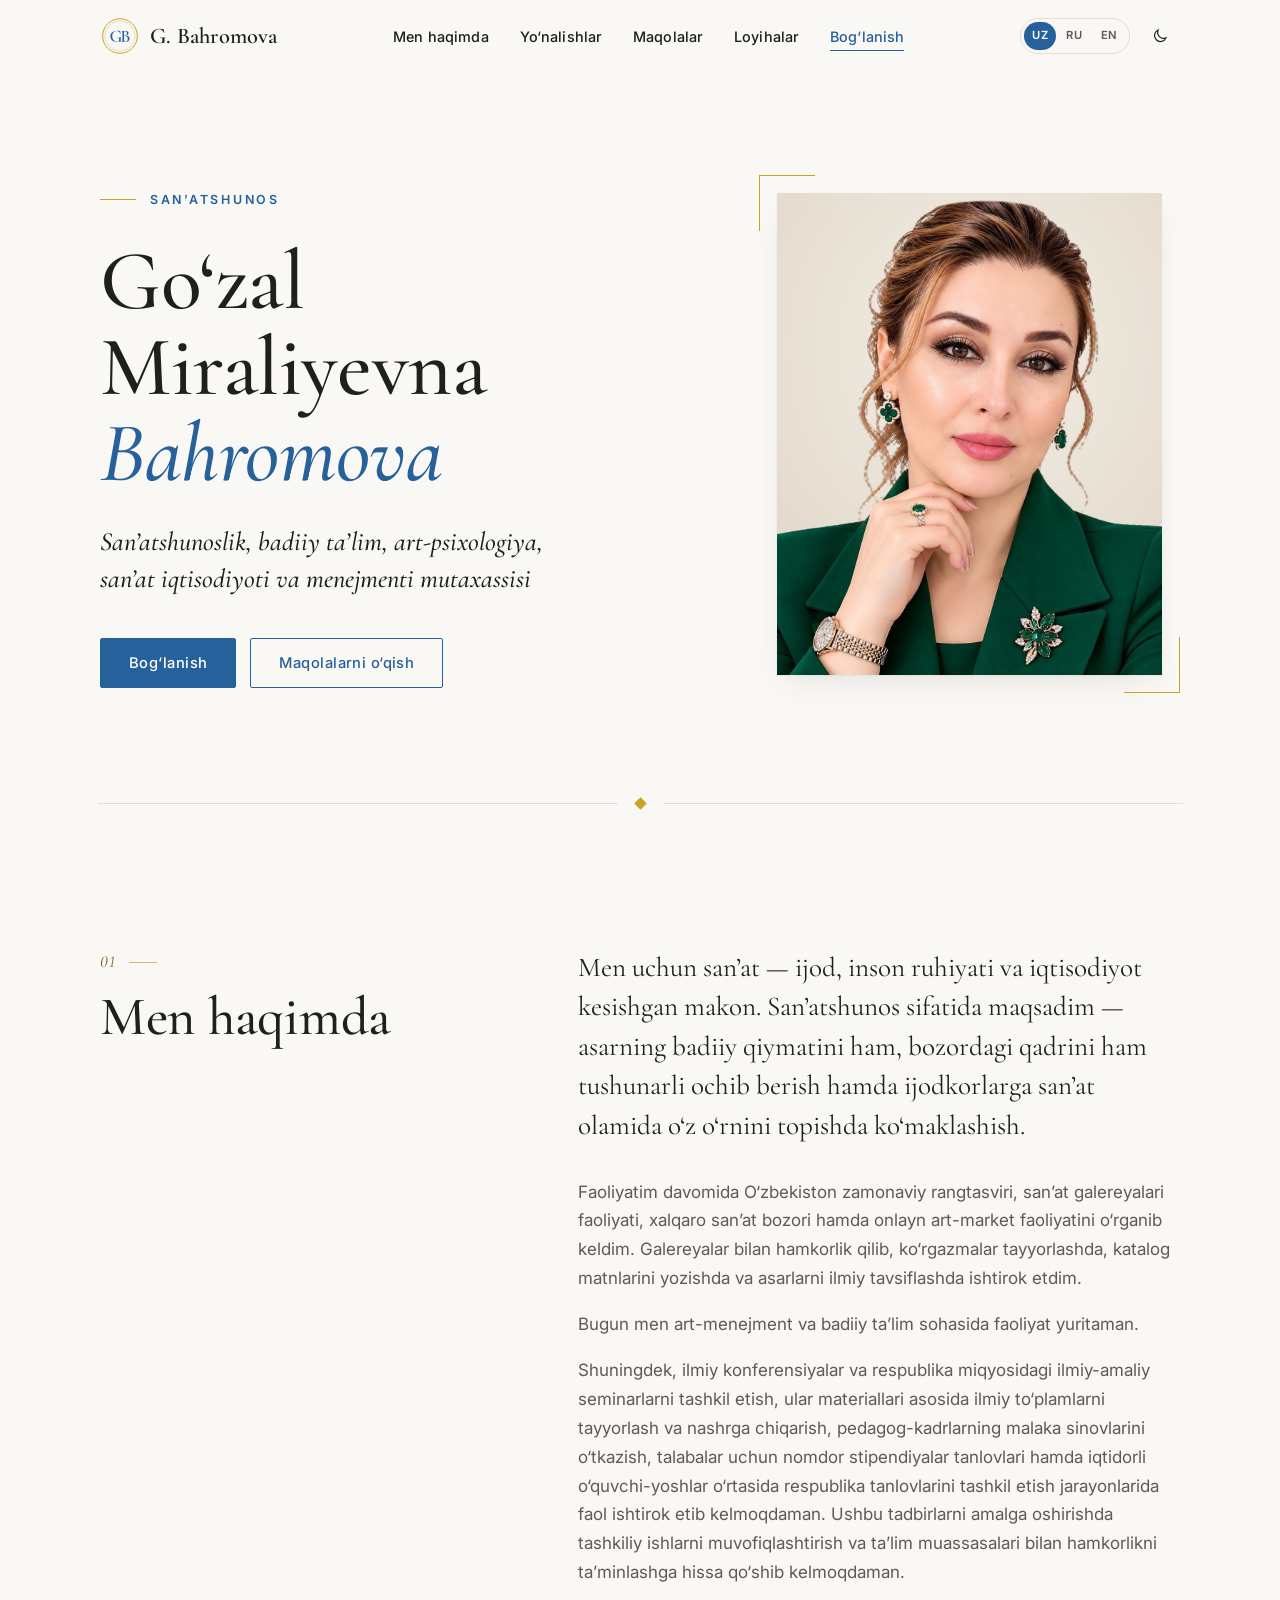
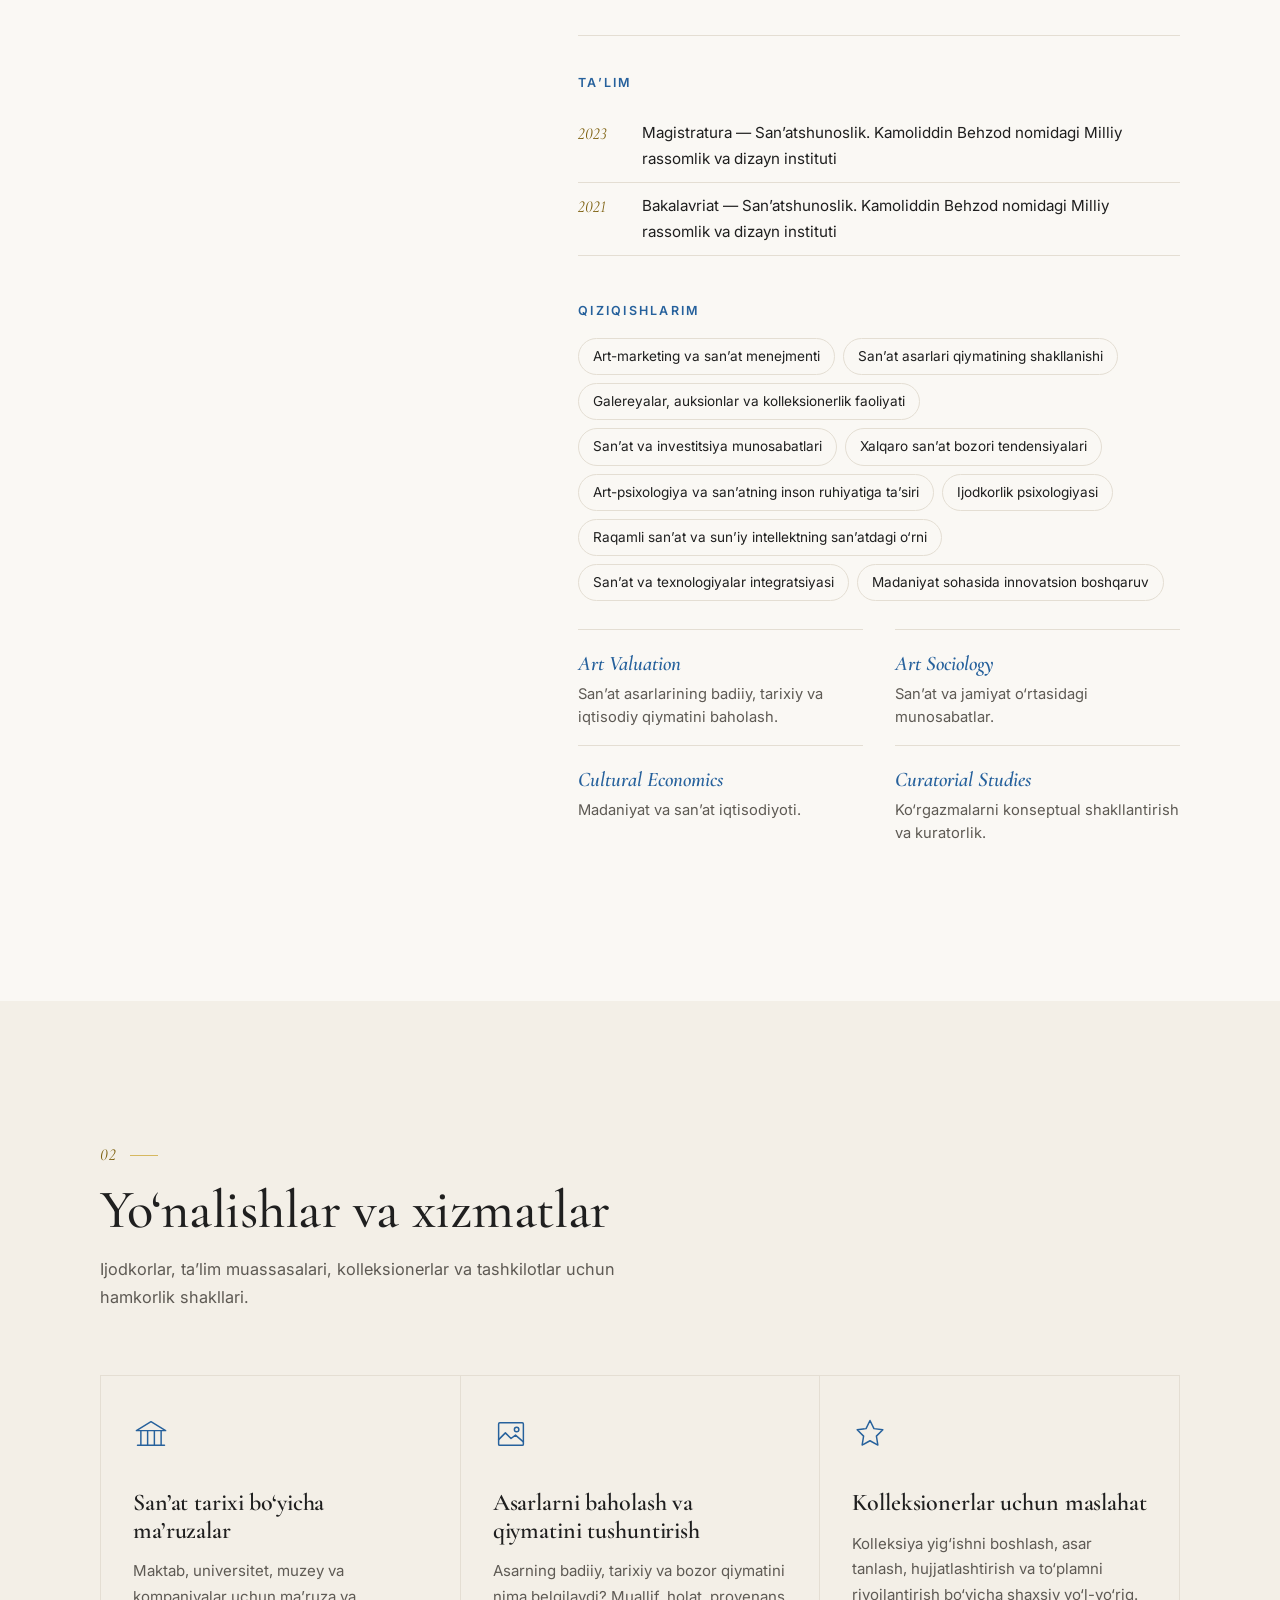
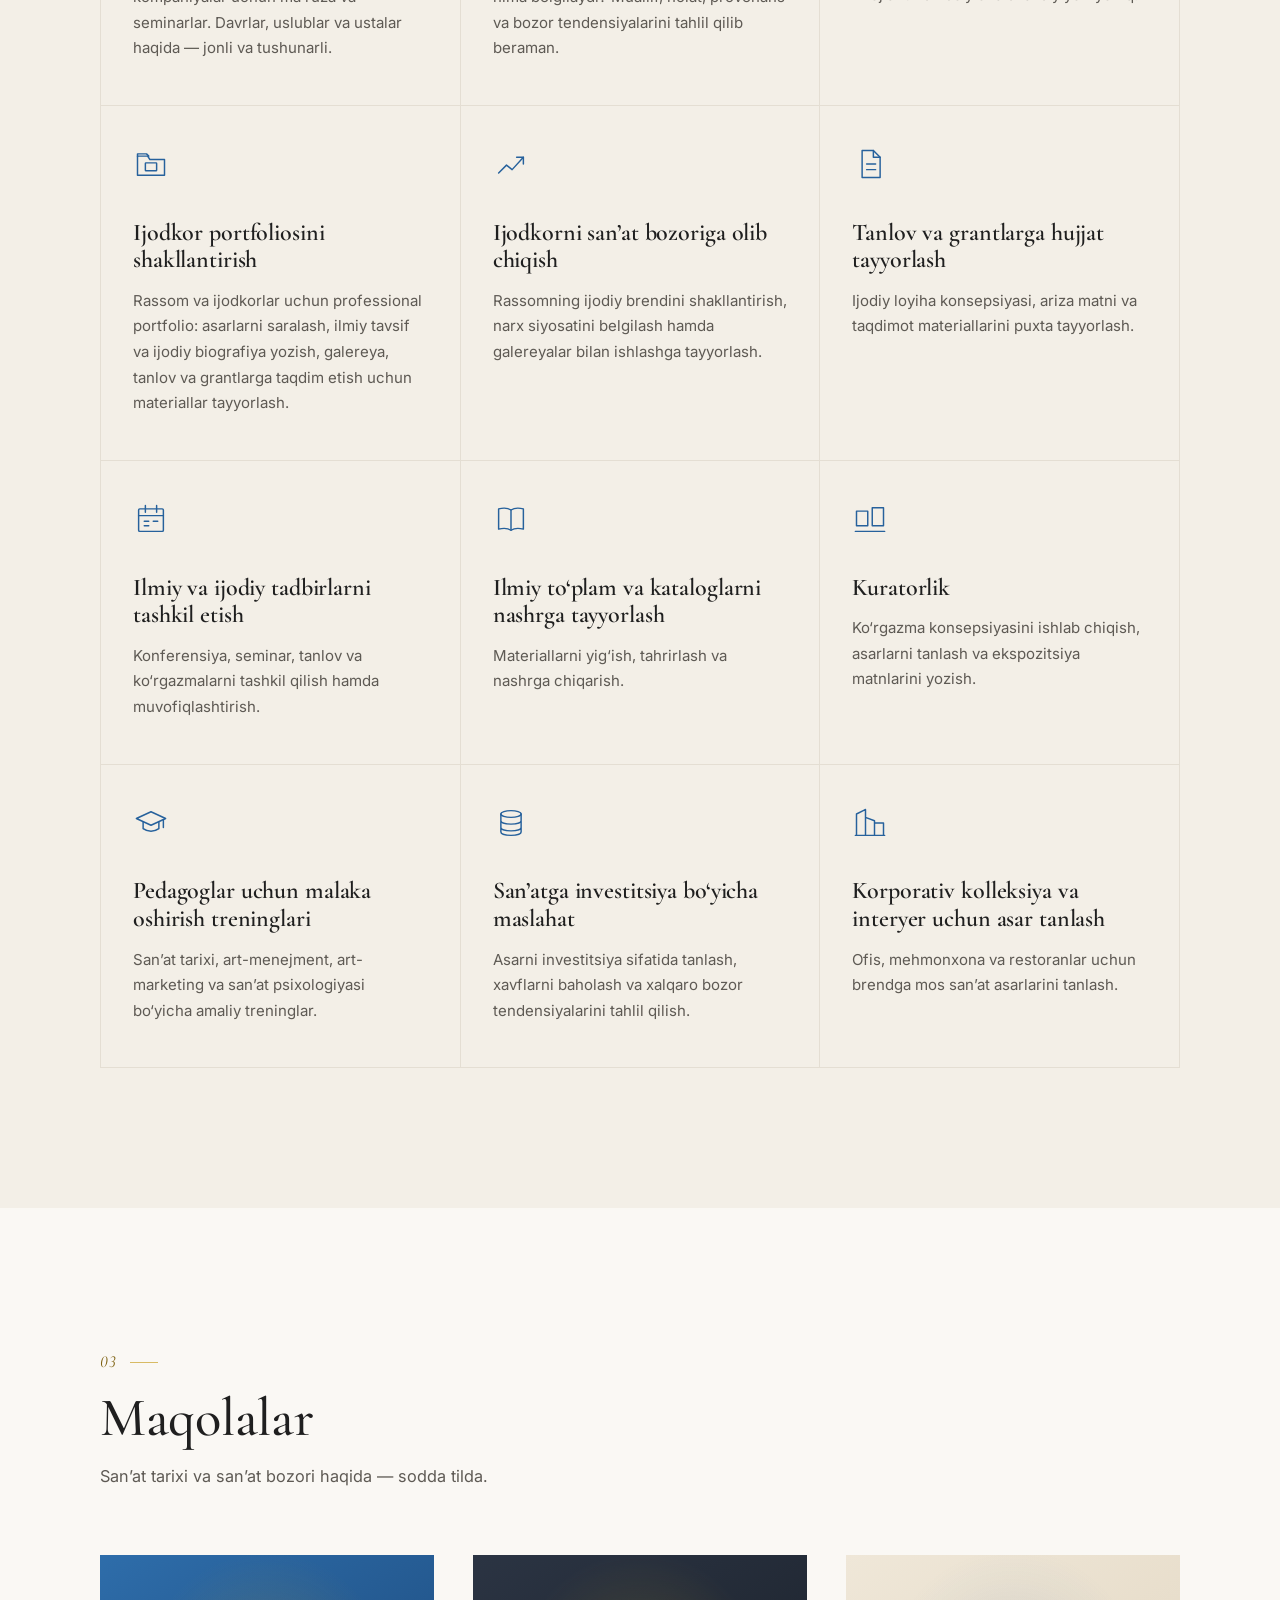
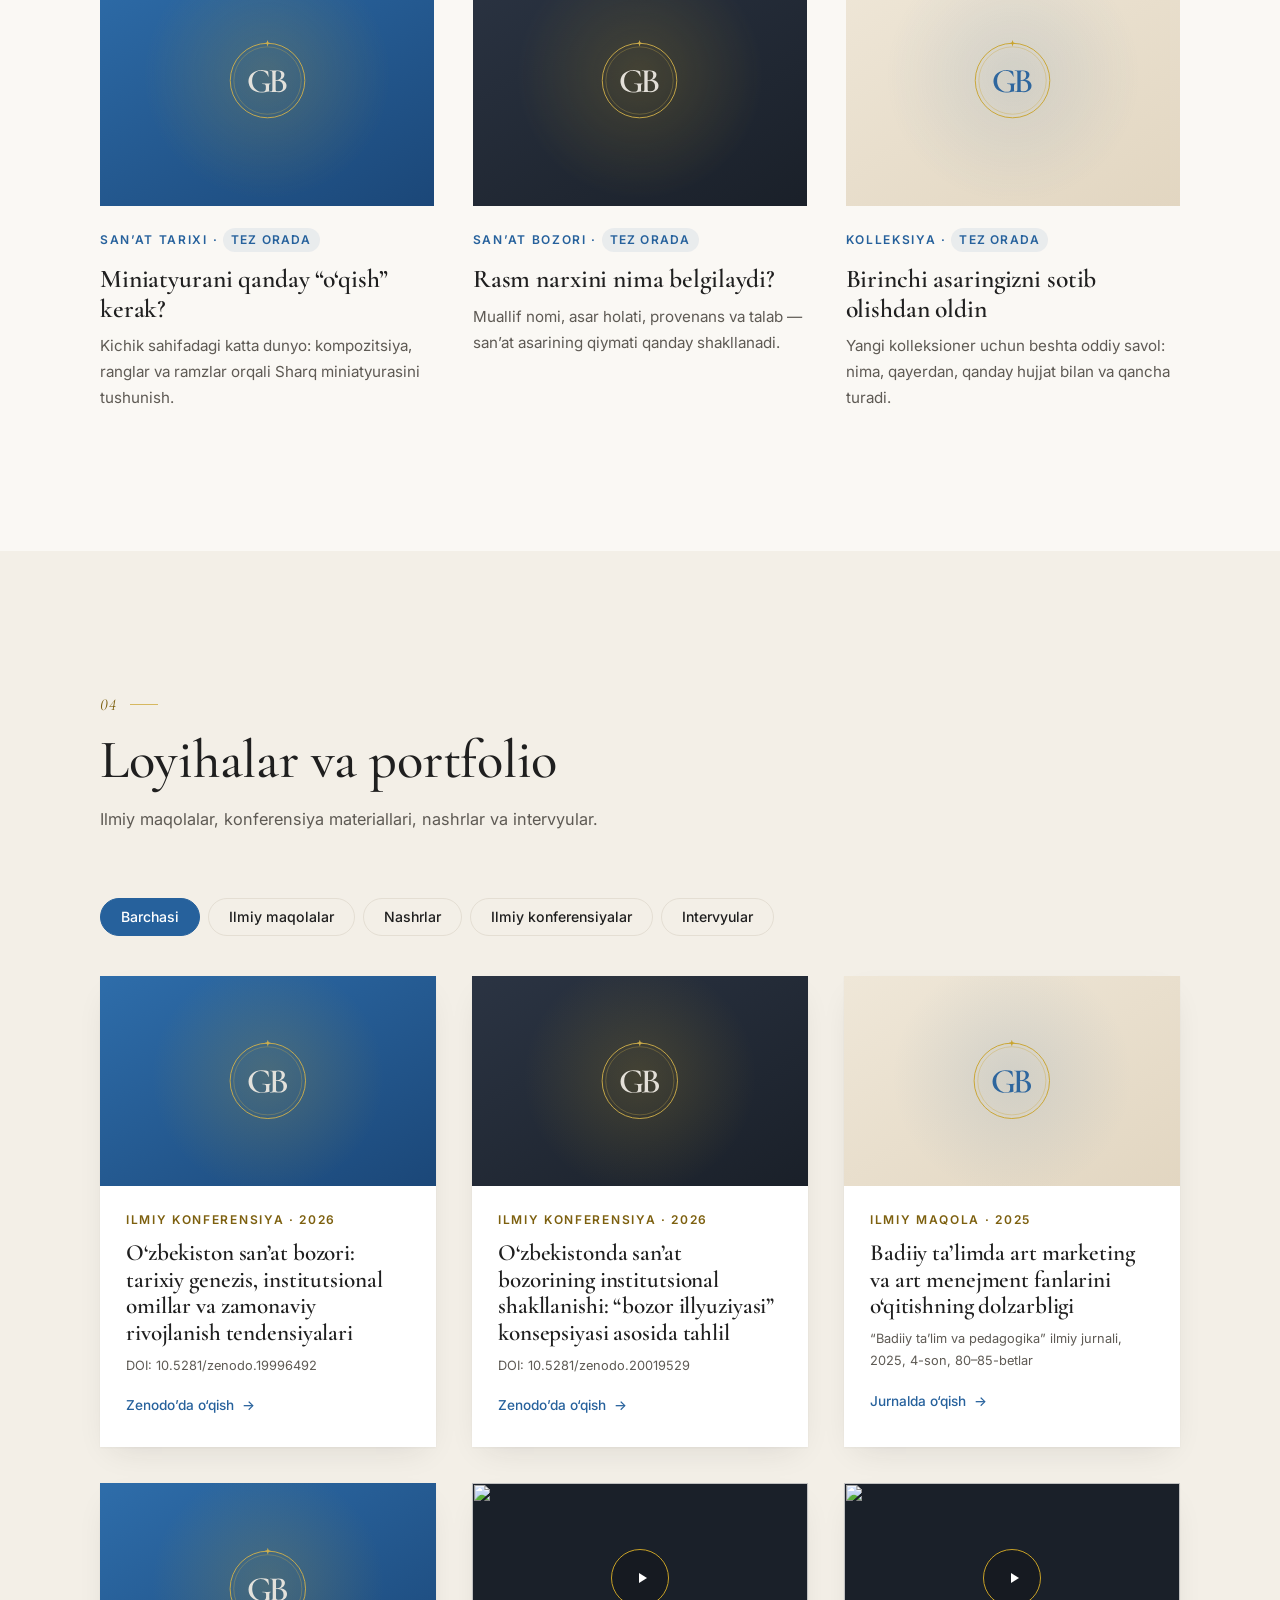
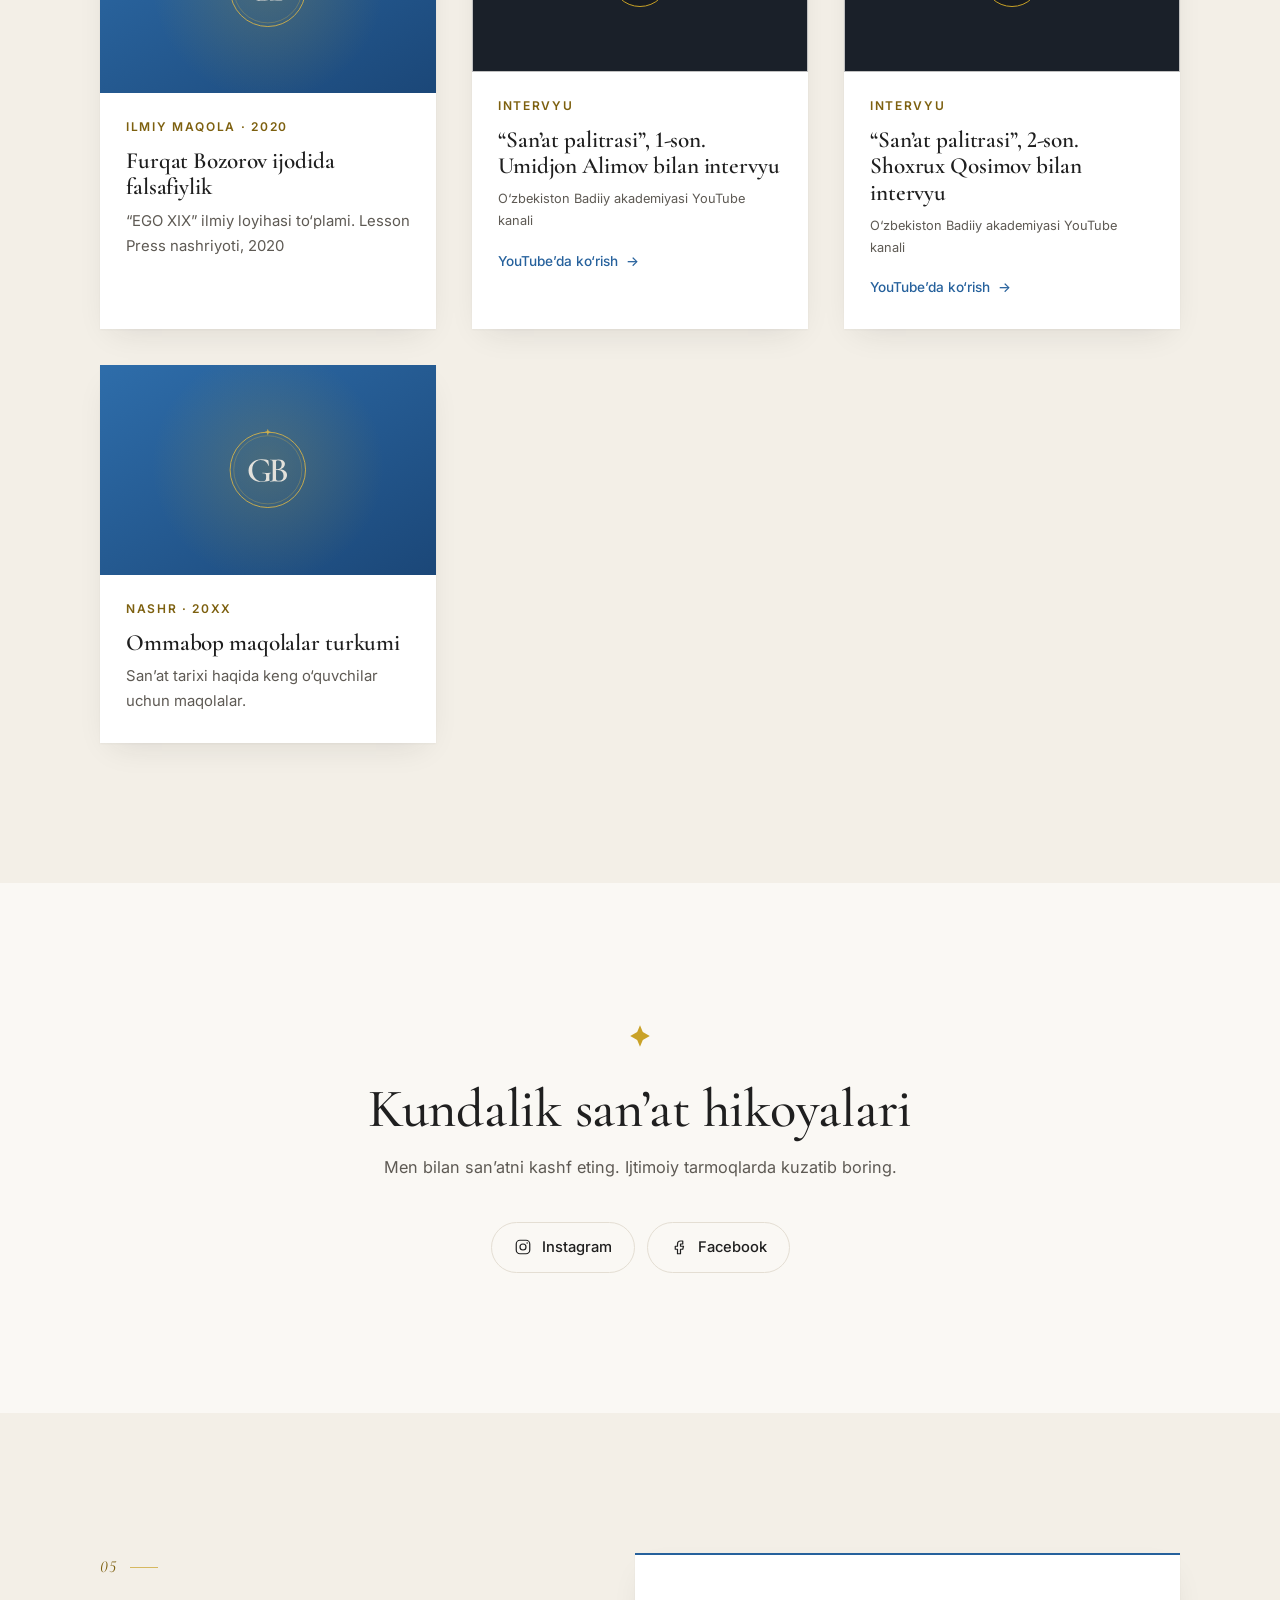
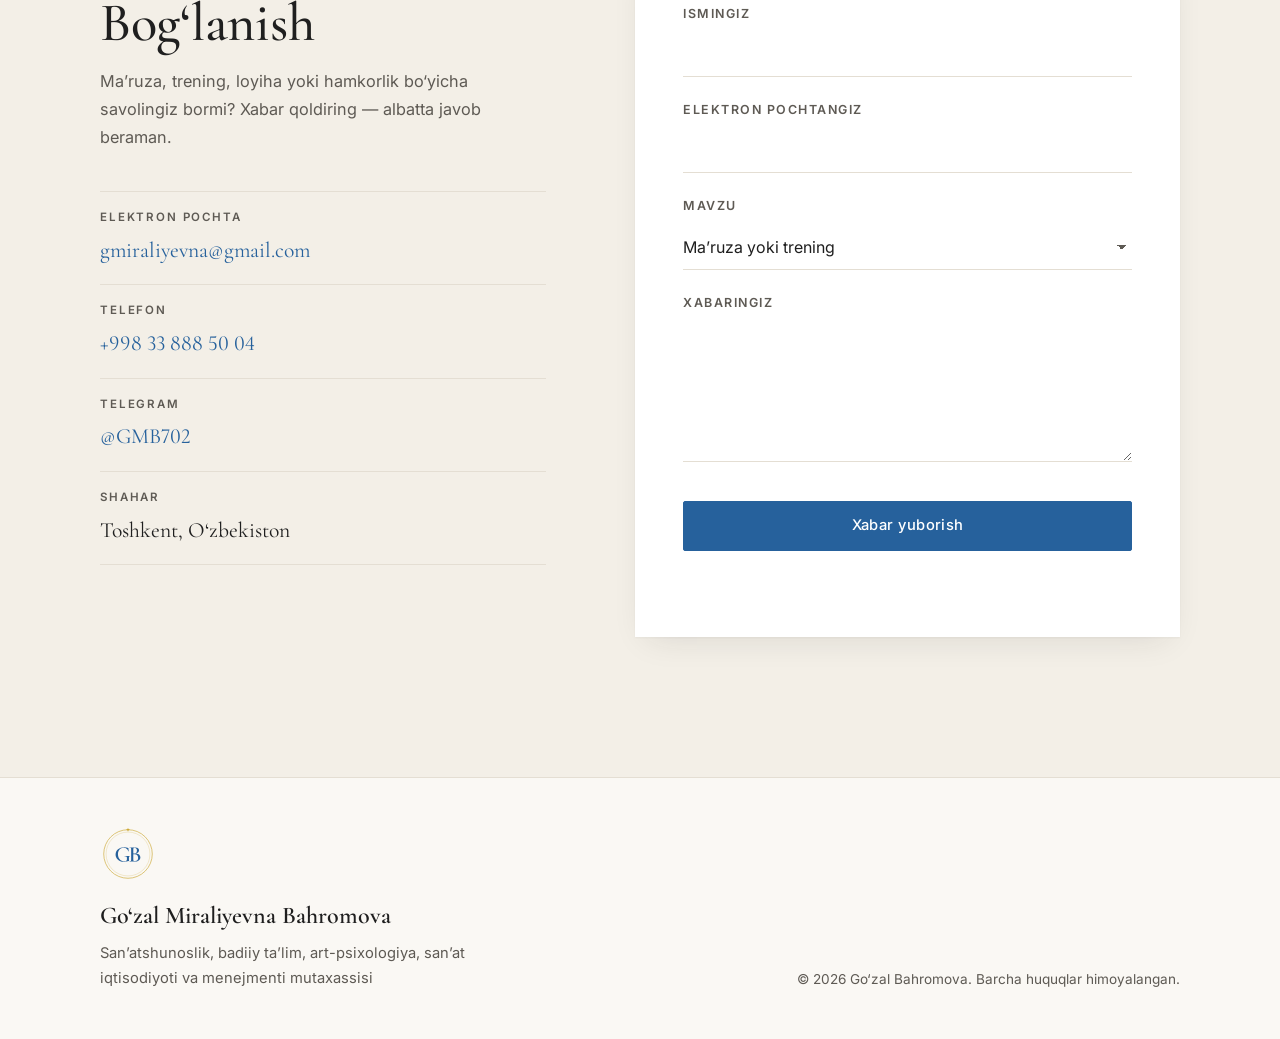
==== index.html @ 25e6b1c4 "Portret: soch tepasi tiklandi, yuqorida bo'sh joy qoldirildi Co-Authored-By: Claude Opus 5.5 <norepl" ====
<!doctype html>
<html lang="uz">
<head>
  <meta charset="utf-8">
  <meta name="viewport" content="width=device-width, initial-scale=1">
  <title>Go‘zal Bahromova — San’atshunos</title>
  <meta name="description" content="Go‘zal Miraliyevna Bahromova — san’atshunoslik, badiiy ta’lim, art-psixologiya, san’at iqtisodiyoti va menejmenti mutaxassisi. Ma’ruzalar, asarlarni baholash, art-menejment va portfolio xizmatlari.">
  <meta name="author" content="Go‘zal Miraliyevna Bahromova">
  <meta name="keywords" content="san’atshunos, san’at tarixi, san’at bozori, asarlarni baholash, kolleksioner, Sharq miniatyurasi, O‘zbekiston san’ati">
  <meta name="theme-color" content="#FAF8F4" media="(prefers-color-scheme: light)">
  <meta name="theme-color" content="#14171C" media="(prefers-color-scheme: dark)">
  <link rel="canonical" href="https://gmiraliyevna-oss.github.io/guzal-bahromova/">

  <!-- Open Graph / ijtimoiy tarmoqlarda ulashish -->
  <meta property="og:type" content="website">
  <meta property="og:title" content="Go‘zal Bahromova — San’atshunos">
  <meta property="og:description" content="San’atshunoslik, badiiy ta’lim, art-psixologiya, san’at iqtisodiyoti va menejmenti mutaxassisi.">
  <meta property="og:locale" content="uz_UZ">
  <meta property="og:locale:alternate" content="ru_RU">
  <meta property="og:locale:alternate" content="en_US">
  <meta property="og:image" content="https://gmiraliyevna-oss.github.io/guzal-bahromova/images/og-cover.jpg">
  <meta name="twitter:card" content="summary_large_image">

  <link rel="icon" href="logo/favicon.svg" type="image/svg+xml">
  <link rel="icon" href="logo/favicon-32.png" sizes="32x32" type="image/png">
  <link rel="apple-touch-icon" href="logo/apple-touch-icon.png">

  <link rel="preconnect" href="https://fonts.googleapis.com">
  <link rel="preconnect" href="https://fonts.gstatic.com" crossorigin>
  <link href="https://fonts.googleapis.com/css2?family=Cormorant+Garamond:ital,wght@0,500;0,600;0,700;1,500&family=Inter:wght@400;500;600&display=swap" rel="stylesheet">
  <link rel="stylesheet" href="styles.css?v=13">

  <!-- Avval saqlangan mavzuni darhol qo‘llash (miltillashning oldini oladi) -->
  <script>
    try { var t = localStorage.getItem('theme'); if (t) document.documentElement.dataset.theme = t; } catch (e) {}
  </script>

  <script type="application/ld+json">
  {
    "@context": "https://schema.org",
    "@type": "Person",
    "name": "Go‘zal Miraliyevna Bahromova",
    "jobTitle": "San’atshunos",
    "description": "San’atshunoslik, badiiy ta’lim, art-psixologiya, san’at iqtisodiyoti va menejmenti mutaxassisi",
    "url": "https://gmiraliyevna-oss.github.io/guzal-bahromova/",
    "knowsAbout": ["San’at tarixi", "San’at bozori", "Sharq miniatyurasi", "San’at asarlarini baholash"],
    "email": "mailto:gmiraliyevna@gmail.com",
    "sameAs": ["https://www.instagram.com/guzal_miraliyevna/", "https://t.me/GMB702", "https://www.facebook.com/share/14vd1mKhbEq/"]
  }
  </script>
</head>
<body>
  <a class="skip-link" href="#main" data-i18n="skip">Asosiy mazmunga o‘tish</a>

  <!-- ============ HEADER ============ -->
  <header class="site-header" id="top">
    <div class="container header-inner">
      <a href="#top" class="brand" aria-label="Bosh sahifa">
        <span class="brand-mark" aria-hidden="true">
          <svg class="logo-mark" viewBox="0 0 240 240" aria-hidden="true" focusable="false"><circle cx="120" cy="120" r="104" fill="none" class="lm-ring" stroke-width="6"/><circle cx="120" cy="120" r="91" fill="none" class="lm-ring" stroke-width="2"/><path d="M100.562359375 155.748Q91.52476953125 155.748 84.42027587890625 153.11939746093748Q77.3157822265625 150.490794921875 72.39528857421875 145.85758984375Q67.474794921875 141.224384765625 64.9033974609375 135.14948095703124Q62.33200000000001 129.0745771484375 62.33200000000001 122.181974609375Q62.33200000000001 114.53276953125001 65.33369873046875 108.33567333984377Q68.3353974609375 102.1385771484375 73.77589111328126 97.6717822265625Q79.21638476562501 93.2049873046875 86.50027587890625 90.78049365234375Q93.7841669921875 88.35600000000001 102.3485517578125 88.35600000000001Q107.493974609375 88.35600000000001 112.42876953125 89.19841015625Q117.36356445312501 90.0408203125 120.5121669921875 91.59303808593751Q121.5417568359375 92.0090380859375 121.68345556640625 92.28333935546875Q121.825154296875 92.557640625 121.929154296875 93.956435546875L123.2525517578125 107.6401669921875Q123.2525517578125 107.9521669921875 122.7325517578125 108.0561669921875Q122.2125517578125 108.1601669921875 122.00455175781251 107.77276953124999Q121.1621416015625 105.167513671875 119.37074414062499 102.14630859375Q117.5793466796875 99.125103515625 114.76745556640626 96.47962255859375Q111.95556445312499 93.8341416015625 108.0711796875 92.10126318359374Q104.186794921875 90.36838476562501 99.0830126953125 90.36838476562501Q91.91216699218751 90.36838476562501 86.06603271484376 93.97068603515626Q80.2198984375 97.5729873046875 76.78137939453126 104.25758984375Q73.3428603515625 110.9421923828125 73.3428603515625 120.22679492187501Q73.3428603515625 127.31435937500001 75.4176552734375 133.43605810546876Q77.4924501953125 139.5577568359375 81.421052734375 144.21046826171874Q85.3496552734375 148.8631796875 90.8356806640625 151.46449365234375Q96.3217060546875 154.0658076171875 103.219564453125 154.0658076171875Q107.514794921875 154.0658076171875 110.09271142578125 153.0153974609375Q112.6706279296875 151.9649873046875 113.83413427734375 149.232384765625Q114.997640625 146.4997822265625 114.997640625 141.4246025390625Q114.997640625 136.4326025390625 114.39703808593751 134.0926025390625Q113.796435546875 131.7526025390625 111.51232666015625 131.0246025390625Q109.2282177734375 130.2966025390625 104.1113974609375 130.2966025390625Q103.4873974609375 130.2966025390625 103.4873974609375 129.4646025390625Q103.4873974609375 128.6326025390625 104.00739746093751 128.6326025390625Q111.05857714843751 129.0486025390625 116.73956445312501 129.1006025390625Q122.4205517578125 129.1526025390625 128.6969365234375 128.8406025390625Q129.1415390625 128.8406025390625 129.17923779296873 129.5686025390625Q129.21693652343748 130.2966025390625 128.6969365234375 130.2966025390625Q126.7001162109375 130.1926025390625 125.76800732421876 130.9726025390625Q124.8358984375 131.7526025390625 124.5992958984375 134.3526025390625Q124.362693359375 136.9526025390625 124.362693359375 142.4646025390625Q124.362693359375 145.8966025390625 124.570693359375 147.5606025390625Q124.778693359375 149.2246025390625 124.93469335937499 150.0046025390625Q125.090693359375 150.7846025390625 125.090693359375 151.6166025390625Q125.090693359375 152.2406025390625 124.882693359375 152.4486025390625Q124.674693359375 152.6566025390625 123.946693359375 152.8646025390625Q118.3697060546875 154.084 112.2493212890625 154.916Q106.1289365234375 155.748 100.562359375 155.748ZM153.8311796875 119.4025771484375 154.97517968749997 117.78800000000001Q161.80794921875 117.78800000000001 166.84543017578125 120.07600000000001Q171.8829111328125 122.364 174.66619970703124 126.35369873046875Q177.44948828124998 130.3433974609375 177.44948828124998 135.56158984375Q177.44948828124998 141.026794921875 174.4725009765625 145.4233974609375Q171.495513671875 149.82 166.2929365234375 152.368Q161.090359375 154.916 154.56958984374998 154.916Q151.589974609375 154.916 147.31687841796872 154.60399999999998Q143.04378222656248 154.292 139.4791796875 154.292Q135.84958984374998 154.292 132.54109619140624 154.39600000000002Q129.2326025390625 154.5 126.58580761718748 154.5Q126.30241015624999 154.5 126.30241015624999 153.876Q126.30241015624999 153.252 126.58580761718748 153.252Q129.7838330078125 153.252 131.5102431640625 152.732Q133.23665332031248 152.212 133.92695458984372 150.652Q134.61725585937498 149.092 134.61725585937498 146.076V97.924Q134.61725585937498 94.908 133.97895458984374 93.4Q133.3406533203125 91.892 131.62854443359373 91.32Q129.916435546875 90.748 126.71841015624999 90.748Q126.48180761718748 90.748 126.48180761718748 90.124Q126.48180761718748 89.5 126.71841015624999 89.5Q129.33660253906248 89.5 132.59309619140623 89.656Q135.84958984374998 89.812 139.4791796875 89.812Q142.4093720703125 89.812 145.73348095703125 89.5Q149.05758984374998 89.188 152.099564453125 89.188Q158.3109619140625 89.188 162.530744140625 90.81041015625001Q166.7505263671875 92.43282031250001 168.94230859375 95.43972412109376Q171.13409082031248 98.44662792968751 171.13409082031248 102.71841015625Q171.13409082031248 108.49561523437501 166.65819970703123 113.04169873046875Q162.18230859374998 117.5877822265625 153.8311796875 119.4025771484375ZM150.310744140625 91.2185771484375Q148.19173144531248 91.2185771484375 146.89562255859374 91.77107080078125Q145.599513671875 92.323564453125 145.07430859375 93.77046826171875Q144.54910351562498 95.2173720703125 144.54910351562498 98.132V118.51599999999999L140.90132128906248 117.75939746093749Q144.30471874999998 117.892 146.48871874999998 117.944Q148.67271875 117.99600000000001 148.9093212890625 117.99600000000001Q155.354794921875 117.99600000000001 158.36301269531248 113.81260253906251Q161.37123046874999 109.62920507812501 161.37123046874999 103.597205078125Q161.37123046874999 99.759615234375 160.1466279296875 96.96980761718751Q158.92202539062498 94.18 156.4858076171875 92.69928857421876Q154.04958984375 91.2185771484375 150.310744140625 91.2185771484375ZM152.88739746093748 152.5734228515625Q160.26361523437498 152.5734228515625 163.61632666015623 148.7670126953125Q166.96903808593748 144.9606025390625 166.96903808593748 138.0861923828125Q166.96903808593748 130.36158984375 162.97671142578122 125.48268603515626Q158.98438476562498 120.6037822265625 150.81517968749998 120.5751796875Q149.260333984375 120.5465771484375 146.6785263671875 120.61287841796876Q144.09671874999998 120.67917968750001 141.28871875 121.1705771484375L144.54910351562498 119.9511796875V146.076Q144.54910351562498 148.2990126953125 145.11721240234374 149.7602177734375Q145.6853212890625 151.2214228515625 147.4741416015625 151.8974228515625Q149.2629619140625 152.5734228515625 152.88739746093748 152.5734228515625Z" class="lm-letters"/></svg>
        </span>
        <span class="brand-name">G. Bahromova</span>
      </a>

      <nav class="nav" id="nav" aria-label="Asosiy menyu">
        <ul>
          <li><a href="#about" data-i18n="nav.about">Men haqimda</a></li>
          <li><a href="#services" data-i18n="nav.services">Yo‘nalishlar</a></li>
          <li><a href="#articles" data-i18n="nav.articles">Maqolalar</a></li>
          <li><a href="#projects" data-i18n="nav.projects">Loyihalar</a></li>
          <li><a href="#contact" data-i18n="nav.contact">Bog‘lanish</a></li>
        </ul>
      </nav>

      <div class="header-tools">
        <div class="lang-switch" id="langSwitch" role="group" aria-label="Sayt tili">
          <button type="button" data-lang="uz" class="is-active" aria-pressed="true" lang="uz" title="O‘zbekcha">UZ</button>
          <button type="button" data-lang="ru" aria-pressed="false" lang="ru" title="Русский">RU</button>
          <button type="button" data-lang="en" aria-pressed="false" lang="en" title="English">EN</button>
        </div>
        <button class="tool-btn" id="themeToggle" type="button" aria-label="Qorong‘u rejim">
          <svg class="i-moon" viewBox="0 0 24 24" aria-hidden="true"><path d="M20 14.5A8 8 0 0 1 9.5 4a8 8 0 1 0 10.5 10.5z"/></svg>
          <svg class="i-sun" viewBox="0 0 24 24" aria-hidden="true"><circle cx="12" cy="12" r="4"/><path d="M12 2v2M12 20v2M4.9 4.9l1.4 1.4M17.7 17.7l1.4 1.4M2 12h2M20 12h2M4.9 19.1l1.4-1.4M17.7 6.3l1.4-1.4"/></svg>
        </button>
        <button class="tool-btn menu-btn" id="menuToggle" type="button" aria-label="Menyu" aria-expanded="false" aria-controls="nav">
          <span></span><span></span>
        </button>
      </div>
    </div>
  </header>

  <main id="main">

    <!-- ============ 1. HERO ============ -->
    <section class="hero">
      <div class="container hero-grid">
        <div class="hero-text reveal">
          <p class="eyebrow" data-i18n="hero.eyebrow">San’atshunos</p>
          <h1 class="hero-title">Go‘zal Miraliyevna<br><em>Bahromova</em></h1>
          <p class="hero-lead" data-i18n="hero.lead">San’atshunoslik, badiiy ta’lim, <span class="nowrap">art-psixologiya</span>, san’at iqtisodiyoti va menejmenti mutaxassisi</p>
          <div class="hero-actions">
            <a href="#contact" class="btn btn-primary" data-i18n="hero.cta1">Bog‘lanish</a>
            <a href="#articles" class="btn btn-ghost" data-i18n="hero.cta2">Maqolalarni o‘qish</a>
          </div>
        </div>

        <figure class="hero-figure reveal">
          <!-- Portretni almashtirish uchun images/portrait.jpg faylini yangisiga almashtiring (4:5 nisbat) -->
          <img src="images/portrait.jpg?v=5" alt="Go‘zal Miraliyevna Bahromova portreti" width="1078" height="1348" fetchpriority="high">
          <span class="frame-corner tl" aria-hidden="true"></span>
          <span class="frame-corner br" aria-hidden="true"></span>
        </figure>
      </div>
      <div class="ornament-line" aria-hidden="true"><span></span></div>
    </section>

    <!-- ============ 2. MEN HAQIMDA ============ -->
    <section class="section" id="about" aria-labelledby="about-title">
      <div class="container about-grid">
        <div class="section-head reveal">
          <p class="section-num">01</p>
          <h2 id="about-title" data-i18n="about.title">Men haqimda</h2>
        </div>

        <div class="about-body reveal">
          <p class="lead" data-i18n="about.p1">Men uchun san’at — ijod, inson ruhiyati va iqtisodiyot kesishgan makon. San’atshunos sifatida maqsadim — asarning badiiy qiymatini ham, bozordagi qadrini ham tushunarli ochib berish hamda ijodkorlarga san’at olamida o‘z o‘rnini topishda ko‘maklashish.</p>
          <p data-i18n="about.p2">Faoliyatim davomida O‘zbekiston zamonaviy rangtasviri, san’at galereyalari faoliyati, xalqaro san’at bozori hamda onlayn art-market faoliyatini o‘rganib keldim. Galereyalar bilan hamkorlik qilib, ko‘rgazmalar tayyorlashda, katalog matnlarini yozishda va asarlarni ilmiy tavsiflashda ishtirok etdim.</p>
          <p data-i18n="about.p3">Bugun men art-menejment va badiiy ta’lim sohasida faoliyat yuritaman.</p>
          <p data-i18n="about.p4">Shuningdek, ilmiy konferensiyalar va respublika miqyosidagi ilmiy-amaliy seminarlarni tashkil etish, ular materiallari asosida ilmiy to‘plamlarni tayyorlash va nashrga chiqarish, pedagog-kadrlarning malaka sinovlarini o‘tkazish, talabalar uchun nomdor stipendiyalar tanlovlari hamda iqtidorli o‘quvchi-yoshlar o‘rtasida respublika tanlovlarini tashkil etish jarayonlarida faol ishtirok etib kelmoqdaman. Ushbu tadbirlarni amalga oshirishda tashkiliy ishlarni muvofiqlashtirish va ta’lim muassasalari bilan hamkorlikni ta’minlashga hissa qo‘shib kelmoqdaman.</p>

          <div class="about-cols">
            <div>
              <h3 data-i18n="about.eduTitle">Ta’lim</h3>
              <ul class="plain-list">
                <li><span class="yr">2023</span> <span data-i18n="about.edu1">Magistratura — San’atshunoslik. Kamoliddin Behzod nomidagi Milliy rassomlik va dizayn instituti</span></li>
                <li><span class="yr">2021</span> <span data-i18n="about.edu2">Bakalavriat — San’atshunoslik. Kamoliddin Behzod nomidagi Milliy rassomlik va dizayn instituti</span></li>
              </ul>
            </div>
            <div>
              <h3 data-i18n="about.intTitle">Qiziqishlarim</h3>
              <ul class="tags">
                <li data-i18n="about.int1">Art-marketing va san’at menejmenti</li>
                <li data-i18n="about.int2">San’at asarlari qiymatining shakllanishi</li>
                <li data-i18n="about.int3">Galereyalar, auksionlar va kolleksionerlik faoliyati</li>
                <li data-i18n="about.int4">San’at va investitsiya munosabatlari</li>
                <li data-i18n="about.int5">Xalqaro san’at bozori tendensiyalari</li>
                <li data-i18n="about.int6">Art-psixologiya va san’atning inson ruhiyatiga ta’siri</li>
                <li data-i18n="about.int7">Ijodkorlik psixologiyasi</li>
                <li data-i18n="about.int8">Raqamli san’at va sun’iy intellektning san’atdagi o‘rni</li>
                <li data-i18n="about.int9">San’at va texnologiyalar integratsiyasi</li>
                <li data-i18n="about.int10">Madaniyat sohasida innovatsion boshqaruv</li>
              </ul>

              <dl class="fields">
                <div><dt>Art Valuation</dt><dd data-i18n="about.f1">San’at asarlarining badiiy, tarixiy va iqtisodiy qiymatini baholash.</dd></div>
                <div><dt>Art Sociology</dt><dd data-i18n="about.f2">San’at va jamiyat o‘rtasidagi munosabatlar.</dd></div>
                <div><dt>Cultural Economics</dt><dd data-i18n="about.f3">Madaniyat va san’at iqtisodiyoti.</dd></div>
                <div><dt>Curatorial Studies</dt><dd data-i18n="about.f4">Ko‘rgazmalarni konseptual shakllantirish va kuratorlik.</dd></div>
              </dl>
            </div>
          </div>
        </div>
      </div>
    </section>

    <!-- ============ 3. YO‘NALISHLAR ============ -->
    <section class="section section-tint" id="services" aria-labelledby="services-title">
      <div class="container">
        <div class="section-head reveal">
          <p class="section-num">02</p>
          <h2 id="services-title" data-i18n="services.title">Yo‘nalishlar va xizmatlar</h2>
          <p class="section-sub" data-i18n="services.sub">Ijodkorlar, ta’lim muassasalari, kolleksionerlar va tashkilotlar uchun hamkorlik shakllari.</p>
        </div>

        <div class="services-grid">
          <article class="service reveal">
            <span class="service-icon" aria-hidden="true">
              <svg viewBox="0 0 32 32"><path d="M4 26h24M7 26V13M13 26V13M19 26V13M25 26V13M3 13h26L16 5z"/></svg>
            </span>
            <h3 data-i18n="s1.title">San’at tarixi bo‘yicha ma’ruzalar</h3>
            <p data-i18n="s1.text">Maktab, universitet, muzey va kompaniyalar uchun ma’ruza va seminarlar. Davrlar, uslublar va ustalar haqida — jonli va tushunarli.</p>
          </article>

          <article class="service reveal">
            <span class="service-icon" aria-hidden="true">
              <svg viewBox="0 0 32 32"><rect x="5" y="6" width="22" height="20" rx="1"/><path d="M5 21l6-6 5 5 4-3 7 6"/><circle cx="21" cy="12" r="2"/></svg>
            </span>
            <h3 data-i18n="s2.title">Asarlarni baholash va qiymatini tushuntirish</h3>
            <p data-i18n="s2.text">Asarning badiiy, tarixiy va bozor qiymatini nima belgilaydi? Muallif, holat, provenans va bozor tendensiyalarini tahlil qilib beraman.</p>
          </article>

          <article class="service reveal">
            <span class="service-icon" aria-hidden="true">
              <svg viewBox="0 0 32 32"><path d="M16 4l3.5 7.2 7.9 1.1-5.7 5.6 1.3 7.9L16 22l-7 3.8 1.3-7.9-5.7-5.6 7.9-1.1z"/></svg>
            </span>
            <h3 data-i18n="s4.title">Kolleksionerlar uchun maslahat</h3>
            <p data-i18n="s4.text">Kolleksiya yig‘ishni boshlash, asar tanlash, hujjatlashtirish va to‘plamni rivojlantirish bo‘yicha shaxsiy yo‘l-yo‘riq.</p>
          </article>

          <article class="service reveal">
            <span class="service-icon" aria-hidden="true">
              <svg viewBox="0 0 32 32"><path d="M4 9h9l2 3h13v14H4z"/><path d="M4 9V7h8l2 2"/><rect x="11" y="15" width="10" height="7" rx=".5"/></svg>
            </span>
            <h3 data-i18n="s5.title">Ijodkor portfoliosini shakllantirish</h3>
            <p data-i18n="s5.text">Rassom va ijodkorlar uchun professional portfolio: asarlarni saralash, ilmiy tavsif va ijodiy biografiya yozish, galereya, tanlov va grantlarga taqdim etish uchun materiallar tayyorlash.</p>
          </article>

          <article class="service reveal">
            <span class="service-icon" aria-hidden="true">
              <svg viewBox="0 0 32 32"><path d="M5 24l7-7 5 4 10-11"/><path d="M21 10h6v6"/></svg>
            </span>
            <h3 data-i18n="s6.title">Ijodkorni san’at bozoriga olib chiqish</h3>
            <p data-i18n="s6.text">Rassomning ijodiy brendini shakllantirish, narx siyosatini belgilash hamda galereyalar bilan ishlashga tayyorlash.</p>
          </article>

          <article class="service reveal">
            <span class="service-icon" aria-hidden="true">
              <svg viewBox="0 0 32 32"><path d="M9 4h10l6 6v18H9z"/><path d="M19 4v6h6M13 16h8M13 21h8"/></svg>
            </span>
            <h3 data-i18n="s7.title">Tanlov va grantlarga hujjat tayyorlash</h3>
            <p data-i18n="s7.text">Ijodiy loyiha konsepsiyasi, ariza matni va taqdimot materiallarini puxta tayyorlash.</p>
          </article>

          <article class="service reveal">
            <span class="service-icon" aria-hidden="true">
              <svg viewBox="0 0 32 32"><rect x="5" y="7" width="22" height="20" rx="1"/><path d="M5 13h22M11 4v6M21 4v6M10 18h4M18 18h4M10 22h4"/></svg>
            </span>
            <h3 data-i18n="s8.title">Ilmiy va ijodiy tadbirlarni tashkil etish</h3>
            <p data-i18n="s8.text">Konferensiya, seminar, tanlov va ko‘rgazmalarni tashkil qilish hamda muvofiqlashtirish.</p>
          </article>

          <article class="service reveal">
            <span class="service-icon" aria-hidden="true">
              <svg viewBox="0 0 32 32"><path d="M16 8c-3-2-7-2-11-1v18c4-1 8-1 11 1 3-2 7-2 11-1V7c-4-1-8-1-11 1z"/><path d="M16 8v18"/></svg>
            </span>
            <h3 data-i18n="s9.title">Ilmiy to‘plam va kataloglarni nashrga tayyorlash</h3>
            <p data-i18n="s9.text">Materiallarni yig‘ish, tahrirlash va nashrga chiqarish.</p>
          </article>

          <article class="service reveal">
            <span class="service-icon" aria-hidden="true">
              <svg viewBox="0 0 32 32"><rect x="4" y="9" width="10" height="13"/><rect x="18" y="6" width="10" height="16"/><path d="M3 27h26"/></svg>
            </span>
            <h3 data-i18n="s10.title">Kuratorlik</h3>
            <p data-i18n="s10.text">Ko‘rgazma konsepsiyasini ishlab chiqish, asarlarni tanlash va ekspozitsiya matnlarini yozish.</p>
          </article>

          <article class="service reveal">
            <span class="service-icon" aria-hidden="true">
              <svg viewBox="0 0 32 32"><path d="M3 12l13-6 13 6-13 6z"/><path d="M9 15v6c4 3 10 3 14 0v-6M27 13v7"/></svg>
            </span>
            <h3 data-i18n="s11.title">Pedagoglar uchun malaka oshirish treninglari</h3>
            <p data-i18n="s11.text">San’at tarixi, art-menejment, art-marketing va san’at psixologiyasi bo‘yicha amaliy treninglar.</p>
          </article>

          <article class="service reveal">
            <span class="service-icon" aria-hidden="true">
              <svg viewBox="0 0 32 32"><ellipse cx="16" cy="8" rx="9" ry="3"/><path d="M7 8v6c0 1.7 4 3 9 3s9-1.3 9-3V8M7 14v6c0 1.7 4 3 9 3s9-1.3 9-3v-6M7 20v4c0 1.7 4 3 9 3s9-1.3 9-3v-4"/></svg>
            </span>
            <h3 data-i18n="s14.title">San’atga investitsiya bo‘yicha maslahat</h3>
            <p data-i18n="s14.text">Asarni investitsiya sifatida tanlash, xavflarni baholash va xalqaro bozor tendensiyalarini tahlil qilish.</p>
          </article>

          <article class="service reveal">
            <span class="service-icon" aria-hidden="true">
              <svg viewBox="0 0 32 32"><path d="M4 27V8l8-4v23M12 27V11l8 3v13M20 27V16h8v11M3 27h26"/></svg>
            </span>
            <h3 data-i18n="s15.title">Korporativ kolleksiya va interyer uchun asar tanlash</h3>
            <p data-i18n="s15.text">Ofis, mehmonxona va restoranlar uchun brendga mos san’at asarlarini tanlash.</p>
          </article>
        </div>
      </div>
    </section>

    <!-- ============ 4. MAQOLALAR ============ -->
    <section class="section" id="articles" aria-labelledby="articles-title">
      <div class="container">
        <div class="section-head section-head-row reveal">
          <div>
            <p class="section-num">03</p>
            <h2 id="articles-title" data-i18n="articles.title">Maqolalar</h2>
            <p class="section-sub" data-i18n="articles.sub">San’at tarixi va san’at bozori haqida — sodda tilda.</p>
          </div>
        </div>

        <div class="articles-grid">
          <article class="card reveal">
            <div class="card-link">
              <!-- Maqola tayyor bo‘lgach: div o‘rniga <a href="maqola-manzili" class="card-link"> va bezak o‘rniga <img src="images/article-1.jpg" alt="..." loading="lazy"> qo‘ying -->
              <div class="cover cover-card" aria-hidden="true"></div>
              <div class="card-body">
                <p class="card-meta"><span data-i18n="cat.history">San’at tarixi</span> · <span class="soon" data-i18n="soon">Tez orada</span></p>
                <h3 data-i18n="a1.title">Miniatyurani qanday “o‘qish” kerak?</h3>
                <p data-i18n="a1.text">Kichik sahifadagi katta dunyo: kompozitsiya, ranglar va ramzlar orqali Sharq miniatyurasini tushunish.</p>
              </div>
            </div>
          </article>

          <article class="card reveal">
            <div class="card-link">
              <div class="cover cover-card" aria-hidden="true"></div>
              <div class="card-body">
                <p class="card-meta"><span data-i18n="cat.market">San’at bozori</span> · <span class="soon" data-i18n="soon">Tez orada</span></p>
                <h3 data-i18n="a2.title">Rasm narxini nima belgilaydi?</h3>
                <p data-i18n="a2.text">Muallif nomi, asar holati, provenans va talab — san’at asarining qiymati qanday shakllanadi.</p>
              </div>
            </div>
          </article>

          <article class="card reveal">
            <div class="card-link">
              <div class="cover cover-card" aria-hidden="true"></div>
              <div class="card-body">
                <p class="card-meta"><span data-i18n="cat.collect">Kolleksiya</span> · <span class="soon" data-i18n="soon">Tez orada</span></p>
                <h3 data-i18n="a4.title">Birinchi asaringizni sotib olishdan oldin</h3>
                <p data-i18n="a4.text">Yangi kolleksioner uchun beshta oddiy savol: nima, qayerdan, qanday hujjat bilan va qancha turadi.</p>
              </div>
            </div>
          </article>
        </div>
      </div>
    </section>

    <!-- ============ 5. LOYIHALAR ============ -->
    <section class="section section-tint" id="projects" aria-labelledby="projects-title">
      <div class="container">
        <div class="section-head reveal">
          <p class="section-num">04</p>
          <h2 id="projects-title" data-i18n="projects.title">Loyihalar va portfolio</h2>
          <p class="section-sub" data-i18n="projects.sub">Ilmiy maqolalar, konferensiya materiallari, nashrlar va intervyular.</p>
        </div>

        <div class="tabs reveal" role="tablist" aria-label="Loyiha turlari">
          <button class="tab is-active" role="tab" aria-selected="true" data-filter="all" data-i18n="tab.all">Barchasi</button>
          <button class="tab" role="tab" aria-selected="false" data-filter="paper" data-i18n="tab.paper">Ilmiy maqolalar</button>
          <button class="tab" role="tab" aria-selected="false" data-filter="publication" data-i18n="tab.publication">Nashrlar</button>
          <button class="tab" role="tab" aria-selected="false" data-filter="conference" data-i18n="tab.conference">Ilmiy konferensiyalar</button>
          <button class="tab" role="tab" aria-selected="false" data-filter="interview" data-i18n="tab.interview">Intervyular</button>
        </div>

        <div class="projects-grid">
          <article class="project reveal" data-type="conference">
            <div class="cover cover-wide" aria-hidden="true"></div>
            <div class="project-body">
              <p class="project-meta"><span data-i18n="tab.conferenceOne">Ilmiy konferensiya</span> · 2026</p>
              <h3><a class="project-link" href="https://zenodo.org/records/19996492" target="_blank" rel="noopener">O‘zbekiston san’at bozori: tarixiy genezis, institutsional omillar va zamonaviy rivojlanish tendensiyalari</a></h3>
              <p class="project-doi">DOI: 10.5281/zenodo.19996492</p>
              <a class="link-arrow" href="https://zenodo.org/records/19996492" target="_blank" rel="noopener" data-i18n="read.zenodo">Zenodo’da o‘qish</a>
            </div>
          </article>

          <article class="project reveal" data-type="conference">
            <div class="cover cover-wide" aria-hidden="true"></div>
            <div class="project-body">
              <p class="project-meta"><span data-i18n="tab.conferenceOne">Ilmiy konferensiya</span> · 2026</p>
              <h3><a class="project-link" href="https://zenodo.org/records/20019529" target="_blank" rel="noopener">O‘zbekistonda san’at bozorining institutsional shakllanishi: “bozor illyuziyasi” konsepsiyasi asosida tahlil</a></h3>
              <p class="project-doi">DOI: 10.5281/zenodo.20019529</p>
              <a class="link-arrow" href="https://zenodo.org/records/20019529" target="_blank" rel="noopener" data-i18n="read.zenodo">Zenodo’da o‘qish</a>
            </div>
          </article>

          <!-- Har bir ilmiy maqola uchun shu blokni nusxalang: sarlavha, jurnal/to‘plam nomi va yilni yozing -->
          <article class="project reveal" data-type="paper">
            <div class="cover cover-wide" aria-hidden="true"></div>
            <div class="project-body">
              <p class="project-meta"><span data-i18n="tab.paperOne">Ilmiy maqola</span> · 2025</p>
              <h3><a class="project-link" href="https://uzbamalaka.uz/#/journal?id=9" target="_blank" rel="noopener">Badiiy ta’limda art marketing va art menejment fanlarini o‘qitishning dolzarbligi</a></h3>
              <p class="project-doi"><span data-i18n="j.bp">“Badiiy ta’lim va pedagogika” ilmiy jurnali, 2025, 4-son, 80–85-betlar</span></p>
              <a class="link-arrow" href="https://uzbamalaka.uz/#/journal?id=9" target="_blank" rel="noopener" data-i18n="read.journal">Jurnalda o‘qish</a>
            </div>
          </article>

          <article class="project reveal" data-type="paper">
            <div class="cover cover-wide" aria-hidden="true"></div>
            <div class="project-body">
              <p class="project-meta"><span data-i18n="tab.paperOne">Ilmiy maqola</span> · 2020</p>
              <h3>Furqat Bozorov ijodida falsafiylik</h3>
              <p class="project-doi"><span data-i18n="j.ego">“EGO XIX” ilmiy loyihasi to‘plami. Lesson Press nashriyoti, 2020</span></p>
            </div>
          </article>
          <article class="project reveal" data-type="interview">
            <a class="video-thumb" href="https://www.youtube.com/watch?v=yPK8RZ-f85k" target="_blank" rel="noopener" aria-label="YouTube">
              <img src="https://i.ytimg.com/vi/yPK8RZ-f85k/maxresdefault.jpg" alt="" loading="lazy" width="1280" height="720">
              <span class="play" aria-hidden="true"><svg viewBox="0 0 24 24"><path d="M9 7l8 5-8 5z"/></svg></span>
            </a>
            <div class="project-body">
              <p class="project-meta"><span data-i18n="tab.interviewOne">Intervyu</span></p>
              <h3><a class="project-link" href="https://www.youtube.com/watch?v=yPK8RZ-f85k" target="_blank" rel="noopener" data-i18n="iv1.title">“San’at palitrasi”, 1-son. Umidjon Alimov bilan intervyu</a></h3>
              <p class="project-doi"><span data-i18n="iv.channel">O‘zbekiston Badiiy akademiyasi YouTube kanali</span></p>
              <a class="link-arrow" href="https://www.youtube.com/watch?v=yPK8RZ-f85k" target="_blank" rel="noopener" data-i18n="watch.youtube">YouTube’da ko‘rish</a>
            </div>
          </article>

          <article class="project reveal" data-type="interview">
            <a class="video-thumb" href="https://www.youtube.com/watch?v=eO9YFixd2bo" target="_blank" rel="noopener" aria-label="YouTube">
              <img src="https://i.ytimg.com/vi/eO9YFixd2bo/maxresdefault.jpg" alt="" loading="lazy" width="1280" height="720">
              <span class="play" aria-hidden="true"><svg viewBox="0 0 24 24"><path d="M9 7l8 5-8 5z"/></svg></span>
            </a>
            <div class="project-body">
              <p class="project-meta"><span data-i18n="tab.interviewOne">Intervyu</span></p>
              <h3><a class="project-link" href="https://www.youtube.com/watch?v=eO9YFixd2bo" target="_blank" rel="noopener" data-i18n="iv2.title">“San’at palitrasi”, 2-son. Shoxrux Qosimov bilan intervyu</a></h3>
              <p class="project-doi"><span data-i18n="iv.channel">O‘zbekiston Badiiy akademiyasi YouTube kanali</span></p>
              <a class="link-arrow" href="https://www.youtube.com/watch?v=eO9YFixd2bo" target="_blank" rel="noopener" data-i18n="watch.youtube">YouTube’da ko‘rish</a>
            </div>
          </article>

          <article class="project reveal" data-type="publication">
            <div class="cover cover-wide" aria-hidden="true"></div>
            <div class="project-body">
              <p class="project-meta"><span data-i18n="tab.publicationOne">Nashr</span> · 20XX</p>
              <h3 data-i18n="p5.title">Ommabop maqolalar turkumi</h3>
              <p data-i18n="p5.text">San’at tarixi haqida keng o‘quvchilar uchun maqolalar.</p>
            </div>
          </article>
        </div>
      </div>
    </section>

    <!-- ============ 6. IJTIMOIY TARMOQLAR ============ -->
    <section class="section social-section" id="social" aria-labelledby="social-title">
      <div class="container social-inner reveal">
        <span class="star" aria-hidden="true">
          <svg viewBox="0 0 24 24"><path d="M12 2l2.6 6.4L21 12l-6.4 3.6L12 22l-2.6-6.4L3 12l6.4-3.6z"/></svg>
        </span>
        <h2 id="social-title" data-i18n="social.title">Kundalik san’at hikoyalari</h2>
        <p class="section-sub" data-i18n="social.sub">Men bilan san’atni kashf eting. Ijtimoiy tarmoqlarda kuzatib boring.</p>

        <!-- Havolalarni o‘z sahifalaringiz manzili bilan almashtiring -->
        <ul class="social-list">
          <li><a href="https://www.instagram.com/guzal_miraliyevna/" target="_blank" rel="noopener" aria-label="Instagram">
            <svg viewBox="0 0 24 24"><rect x="3" y="3" width="18" height="18" rx="5"/><circle cx="12" cy="12" r="4"/><circle cx="17.5" cy="6.5" r="1" class="fill"/></svg>
            <span>Instagram</span></a></li>
          <li><a href="https://www.facebook.com/share/14vd1mKhbEq/" target="_blank" rel="noopener" aria-label="Facebook">
            <svg viewBox="0 0 24 24"><path d="M14 8h3V4h-3a4 4 0 0 0-4 4v3H7v4h3v6h4v-6h3l1-4h-4V8z"/></svg>
            <span>Facebook</span></a></li>
          <!-- YouTube keyinroq qo‘shiladi: manzilni yozib, izoh belgilarini (<!-  - va -  ->) olib tashlang
          <li><a href="https://youtube.com/" target="_blank" rel="noopener" aria-label="YouTube">
            <svg viewBox="0 0 24 24"><rect x="2" y="5" width="20" height="14" rx="4"/><path d="M10 9l5 3-5 3z" class="fill"/></svg>
            <span>YouTube</span></a></li>
          -->
        </ul>
      </div>
    </section>

    <!-- ============ 7. BOG‘LANISH ============ -->
    <section class="section section-tint" id="contact" aria-labelledby="contact-title">
      <div class="container contact-grid">
        <div class="contact-info reveal">
          <p class="section-num">05</p>
          <h2 id="contact-title" data-i18n="contact.title">Bog‘lanish</h2>
          <p class="section-sub" data-i18n="contact.sub">Ma’ruza, trening, loyiha yoki hamkorlik bo‘yicha savolingiz bormi? Xabar qoldiring — albatta javob beraman.</p>

          <!-- Kontakt ma’lumotlarini o‘zingiznikiga almashtiring -->
          <dl class="contact-list">
            <div><dt data-i18n="contact.email">Elektron pochta</dt><dd><a href="mailto:gmiraliyevna@gmail.com">gmiraliyevna@gmail.com</a></dd></div>
            <div><dt data-i18n="contact.phone">Telefon</dt><dd><a href="tel:+998338885004">+998 33 888 50 04</a></dd></div>
            <div><dt>Telegram</dt><dd><a href="https://t.me/GMB702" target="_blank" rel="noopener">@GMB702</a></dd></div>
            <div><dt data-i18n="contact.city">Shahar</dt><dd data-i18n="contact.cityVal">Toshkent, O‘zbekiston</dd></div>
          </dl>
        </div>

        <form class="contact-form reveal" id="contactForm" novalidate>
          <div class="field">
            <label for="name" data-i18n="form.name">Ismingiz</label>
            <input id="name" name="name" type="text" autocomplete="name" required>
          </div>
          <div class="field">
            <label for="email" data-i18n="form.email">Elektron pochtangiz</label>
            <input id="email" name="email" type="email" autocomplete="email" required>
          </div>
          <div class="field">
            <label for="topic" data-i18n="form.topic">Mavzu</label>
            <select id="topic" name="topic">
              <option data-i18n="form.t1">Ma’ruza yoki trening</option>
              <option data-i18n="form.t2">Asarni baholash</option>
              <option data-i18n="form.t3">Kolleksiya va investitsiya bo‘yicha maslahat</option>
              <option data-i18n="form.t4">Portfolio va san’at bozoriga chiqish</option>
              <option data-i18n="form.t6">Tadbir yoki nashr loyihasi</option>
              <option data-i18n="form.t5">Boshqa</option>
            </select>
          </div>
          <div class="field">
            <label for="message" data-i18n="form.message">Xabaringiz</label>
            <textarea id="message" name="message" rows="5" required></textarea>
          </div>
          <button type="submit" class="btn btn-primary" data-i18n="form.send">Xabar yuborish</button>
          <p class="form-status" id="formStatus" role="status" aria-live="polite"></p>
        </form>
      </div>
    </section>
  </main>

  <!-- ============ 8. FOOTER ============ -->
  <footer class="site-footer">
    <div class="container footer-inner">
      <div>
        <img class="footer-logo" src="logo/A-monogram.svg" alt="" width="56" height="56" loading="lazy">
        <p class="footer-name">Go‘zal Miraliyevna Bahromova</p>
        <p class="footer-tag" data-i18n="hero.lead">San’atshunoslik, badiiy ta’lim, <span class="nowrap">art-psixologiya</span>, san’at iqtisodiyoti va menejmenti mutaxassisi</p>
      </div>
      <p class="footer-copy">© <span id="year">2026</span> Go‘zal Bahromova. <span data-i18n="footer.rights">Barcha huquqlar himoyalangan.</span></p>
    </div>
  </footer>

  <script src="script.js?v=18" defer></script>
</body>
</html>
---- styles.css ----
/* ==========================================================
   Go‘zal Bahromova — shaxsiy sayt
   Ranglar: lojuvard #26619C · qog‘oz #FAF8F4 · ko‘mir #1F1F1F · oltin #C9A227
   ========================================================== */

:root {
  --bg: #FAF8F4;
  --bg-tint: #F3EFE7;
  --surface: #FFFFFF;
  --text: #1F1F1F;
  --muted: #5E5A54;
  --line: #E4DED3;
  --accent: #26619C;          /* lojuvard */
  --accent-hover: #1C4C7C;
  --accent-text: #26619C;     /* matndagi havolalar uchun */
  --accent-soft: rgba(38, 97, 156, .08);
  --on-accent: #FFFFFF;
  --gold: #C9A227;
  --gold-text: #7D600F;
  --ph-a: #ECE6DA;
  --ph-b: #E3DCCD;
  --shadow: 0 1px 2px rgba(31,31,31,.04), 0 12px 32px -12px rgba(31,31,31,.12);

  --serif: "Cormorant Garamond", "Playfair Display", Georgia, "Times New Roman", serif;
  --sans: "Inter", system-ui, -apple-system, "Segoe UI", Roboto, Arial, sans-serif;

  --container: 1160px;
  --gutter: clamp(16px, 4vw, 40px);
  --section-y: clamp(72px, 11vw, 140px);
  --radius: 2px;
  --ease: cubic-bezier(.2, .7, .2, 1);

  color-scheme: light;
}

/* Qorong‘u rejim: tizim sozlamasi bo‘yicha (agar foydalanuvchi yorug‘ni tanlamagan bo‘lsa) */
@media (prefers-color-scheme: dark) {
  :root:not([data-theme="light"]) {
    --bg: #14171C;
    --bg-tint: #1A1E25;
    --surface: #1E232B;
    --text: #ECE8E1;
    --muted: #A7A29A;
    --line: #2C323C;
    --accent: #3C7DC0;
    --accent-hover: #4D8CCC;
    --accent-text: #7FAEE0;   /* qorong‘u fonda o‘qilishi uchun yorqinroq lojuvard */
    --accent-soft: rgba(127, 174, 224, .10);
    --gold: #D4B24A;
    --gold-text: #D4B24A;
    --ph-a: #222831;
    --ph-b: #1B2028;
    --shadow: 0 1px 2px rgba(0,0,0,.3), 0 16px 40px -16px rgba(0,0,0,.6);
    color-scheme: dark;
  }
}
:root[data-theme="dark"] {
  --bg: #14171C;
  --bg-tint: #1A1E25;
  --surface: #1E232B;
  --text: #ECE8E1;
  --muted: #A7A29A;
  --line: #2C323C;
  --accent: #3C7DC0;
  --accent-hover: #4D8CCC;
  --accent-text: #7FAEE0;
  --accent-soft: rgba(127, 174, 224, .10);
  --gold: #D4B24A;
  --gold-text: #D4B24A;
  --ph-a: #222831;
  --ph-b: #1B2028;
  --shadow: 0 1px 2px rgba(0,0,0,.3), 0 16px 40px -16px rgba(0,0,0,.6);
  color-scheme: dark;
}

/* ---------- Asos ---------- */
*, *::before, *::after { box-sizing: border-box; }
html { scroll-behavior: smooth; scroll-padding-top: 84px; -webkit-text-size-adjust: 100%; }
body {
  margin: 0;
  background: var(--bg);
  color: var(--text);
  font-family: var(--sans);
  font-size: 17px;
  line-height: 1.7;
  -webkit-font-smoothing: antialiased;
  text-rendering: optimizeLegibility;
  transition: background-color .3s ease, color .3s ease;
}
img { max-width: 100%; height: auto; display: block; }
a { color: var(--accent-text); text-decoration: none; transition: color .2s ease; }
a:hover { color: var(--accent-hover); }
h1, h2, h3 { font-family: var(--serif); font-weight: 600; line-height: 1.15; margin: 0; letter-spacing: -.005em; }
p { margin: 0 0 1em; }
ul { margin: 0; padding: 0; list-style: none; }
::selection { background: var(--accent); color: var(--on-accent); }
:focus-visible { outline: 2px solid var(--accent-text); outline-offset: 3px; }

.container { width: 100%; max-width: var(--container); margin: 0 auto; padding: 0 var(--gutter); }

.skip-link {
  position: absolute; left: 16px; top: -60px; z-index: 100;
  background: var(--accent); color: var(--on-accent); padding: 10px 16px;
}
.skip-link:focus { top: 12px; color: var(--on-accent); }

/* ---------- Header ---------- */
.site-header {
  position: sticky; top: 0; z-index: 50;
  background: color-mix(in srgb, var(--bg) 88%, transparent);
  backdrop-filter: saturate(1.4) blur(10px);
  -webkit-backdrop-filter: saturate(1.4) blur(10px);
  border-bottom: 1px solid transparent;
  transition: border-color .3s ease, background-color .3s ease;
}
.site-header.is-scrolled { border-bottom-color: var(--line); }
.header-inner { display: flex; align-items: center; justify-content: space-between; height: 72px; gap: 24px; }

.brand { display: inline-flex; align-items: center; gap: 10px; color: var(--text); }
.brand:hover { color: var(--text); }
.brand-mark .logo-mark { width: 40px; height: 40px; display: block; transition: transform .6s var(--ease); }
.logo-mark .lm-ring { stroke: var(--gold); }
.logo-mark .lm-letters { fill: var(--accent-text); }
.brand:hover .brand-mark .logo-mark { transform: rotate(-8deg); }
.brand-name { font-family: var(--serif); font-size: 1.4rem; font-weight: 600; letter-spacing: .01em; }

.nav ul { display: flex; gap: clamp(18px, 2.4vw, 36px); }
.nav a {
  position: relative; color: var(--text); font-size: .9rem; font-weight: 500; letter-spacing: .01em; padding: 6px 0;
}
.nav a::after {
  content: ""; position: absolute; left: 0; right: 0; bottom: 0; height: 1px;
  background: var(--accent-text); transform: scaleX(0); transform-origin: left; transition: transform .35s var(--ease);
}
.nav a:hover, .nav a.is-active { color: var(--accent-text); }
.nav a:hover::after, .nav a.is-active::after { transform: scaleX(1); }

.header-tools { display: flex; align-items: center; gap: 6px; }
.tool-btn {
  display: inline-grid; place-items: center; width: 40px; height: 40px; padding: 0;
  border: 1px solid transparent; border-radius: 50%; background: transparent; color: var(--text);
  cursor: pointer; font: 600 .75rem/1 var(--sans); letter-spacing: .06em;
  transition: border-color .2s ease, color .2s ease, background-color .2s ease;
}
.tool-btn:hover { border-color: var(--line); color: var(--accent-text); }
.tool-btn svg { width: 18px; height: 18px; fill: none; stroke: currentColor; stroke-width: 1.6; stroke-linecap: round; }
.i-sun { display: none; }
:root[data-theme="dark"] .i-sun { display: block; }
:root[data-theme="dark"] .i-moon { display: none; }
@media (prefers-color-scheme: dark) {
  :root:not([data-theme="light"]) .i-sun { display: block; }
  :root:not([data-theme="light"]) .i-moon { display: none; }
}

.menu-btn { display: none; position: relative; }
.menu-btn span {
  position: absolute; left: 11px; right: 11px; height: 1.5px; background: currentColor;
  transition: transform .3s var(--ease), top .3s var(--ease);
}
.menu-btn span:first-child { top: 16px; }
.menu-btn span:last-child { top: 23px; }
.menu-btn[aria-expanded="true"] span:first-child { top: 19.5px; transform: rotate(45deg); }
.menu-btn[aria-expanded="true"] span:last-child { top: 19.5px; transform: rotate(-45deg); }

/* ---------- Tugmalar ---------- */
.btn {
  display: inline-flex; align-items: center; justify-content: center; gap: 10px;
  min-height: 50px; padding: 0 28px; border-radius: var(--radius);
  font: 500 .92rem/1 var(--sans); letter-spacing: .03em; cursor: pointer;
  border: 1px solid var(--accent); transition: all .25s var(--ease);
}
.btn-primary { background: var(--accent); color: var(--on-accent); }
.btn-primary:hover { background: var(--accent-hover); border-color: var(--accent-hover); color: var(--on-accent); transform: translateY(-1px); }
.btn-ghost { background: transparent; color: var(--accent-text); border-color: var(--accent-text); }
.btn-ghost:hover { background: var(--accent-soft); color: var(--accent-text); }

.link-arrow { display: inline-flex; align-items: center; gap: 8px; font-weight: 500; font-size: .92rem; white-space: nowrap; }
.link-arrow::after { content: "→"; transition: transform .25s var(--ease); }
.link-arrow:hover::after { transform: translateX(4px); }

/* ---------- Rasm o‘rinlari (placeholder) ---------- */
.ph {
  position: relative; display: grid; place-items: center; width: 100%; overflow: hidden;
  background:
    repeating-linear-gradient(135deg, transparent 0 14px, color-mix(in srgb, var(--ph-b) 60%, transparent) 14px 15px),
    linear-gradient(160deg, var(--ph-a), var(--ph-b));
  color: var(--muted);
}
.ph span {
  font-size: .72rem; letter-spacing: .14em; text-transform: uppercase; font-weight: 500;
  padding: 6px 12px; background: color-mix(in srgb, var(--bg) 80%, transparent); border-radius: 20px;
}
.ph-portrait { aspect-ratio: 4 / 5; }
.ph-card { aspect-ratio: 4 / 3; }
.ph-wide { aspect-ratio: 16 / 10; }
/* Haqiqiy rasm qo‘yilganda ham shu nisbatlar saqlanadi */
.hero-figure img, .hero-figure video {
  display: block; aspect-ratio: 4 / 5; object-fit: cover; object-position: 50% 22%;
  width: 100%; height: auto; background: var(--ph-a);
}
.card img { aspect-ratio: 4 / 3; object-fit: cover; width: 100%; }
.project img { aspect-ratio: 16 / 10; object-fit: cover; width: 100%; }

/* ---------- Hero ---------- */
.hero { position: relative; padding: clamp(48px, 8vw, 110px) 0 clamp(64px, 9vw, 120px); }
.hero-grid { display: grid; grid-template-columns: 1.15fr .85fr; gap: clamp(40px, 7vw, 100px); align-items: center; }
.eyebrow {
  display: inline-flex; align-items: center; gap: 14px; margin-bottom: 28px;
  font-size: .78rem; font-weight: 600; letter-spacing: .22em; text-transform: uppercase; color: var(--accent-text);
}
.eyebrow::before { content: ""; width: 36px; height: 1px; background: var(--gold); }
.hero-title { font-size: clamp(2.8rem, 6.6vw, 5.4rem); font-weight: 500; line-height: 1.02; margin-bottom: 28px; }
.hero-title em { font-style: italic; color: var(--accent-text); }
.hero-lead { font-family: var(--serif); font-weight: 500; font-size: clamp(1.35rem, 2.2vw, 1.65rem); line-height: 1.4; font-style: italic; max-width: 38ch; margin-bottom: 40px; }
.hero-intro { color: var(--muted); max-width: 52ch; margin-bottom: 40px; }
.hero-actions { display: flex; flex-wrap: wrap; gap: 14px; }

.hero-figure { position: relative; margin: 0; padding: 18px; }
.hero-figure .ph, .hero-figure img, .hero-figure video { box-shadow: var(--shadow); }
.frame-corner { position: absolute; width: 56px; height: 56px; border: 1px solid var(--gold); pointer-events: none; }
.frame-corner.tl { top: 0; left: 0; border-right: 0; border-bottom: 0; }
.frame-corner.br { bottom: 0; right: 0; border-left: 0; border-top: 0; }

.ornament-line {
  position: absolute; left: 0; right: 0; bottom: 0; display: flex; align-items: center; justify-content: center;
}
.ornament-line::before, .ornament-line::after { content: ""; height: 1px; flex: 1; max-width: 520px; background: var(--line); }
.ornament-line span {
  width: 9px; height: 9px; margin: 0 18px; background: var(--gold); transform: rotate(45deg);
}

/* ---------- Bo‘limlar ---------- */
.section { padding: var(--section-y) 0; }
.section-tint { background: var(--bg-tint); }
.section-head { margin-bottom: clamp(40px, 6vw, 64px); max-width: 640px; }
.section-head-row { display: flex; justify-content: space-between; align-items: flex-end; gap: 24px; max-width: none; }
.section-num {
  font-family: var(--serif); font-style: italic; font-size: 1.05rem; color: var(--gold-text);
  margin-bottom: 10px; display: flex; align-items: center; gap: 12px;
  font-variant-numeric: lining-nums; letter-spacing: .08em;
}
.plain-list .yr, .project-meta, .footer-copy { font-variant-numeric: lining-nums; }
.section-num::after { content: ""; width: 28px; height: 1px; background: var(--gold); opacity: .7; }
.section h2 { font-size: clamp(2.2rem, 4.4vw, 3.4rem); font-weight: 500; margin-bottom: 14px; }
.section-sub { color: var(--muted); font-size: 1.02rem; max-width: 56ch; margin: 0; }

/* ---------- Men haqimda ---------- */
.about-grid { display: grid; grid-template-columns: .8fr 1.2fr; gap: clamp(32px, 6vw, 96px); align-items: start; }
.about-grid .section-head { position: sticky; top: 110px; }
.about-body .lead { font-family: var(--serif); font-size: clamp(1.35rem, 2.3vw, 1.7rem); line-height: 1.45; color: var(--text); margin-bottom: 1.2em; }
.about-body > p { color: var(--muted); }
.about-cols { display: grid; grid-template-columns: 1fr; gap: 48px; margin-top: 48px; padding-top: 40px; border-top: 1px solid var(--line); }
.about-cols h3 { font-family: var(--sans); font-size: .78rem; font-weight: 600; letter-spacing: .18em; text-transform: uppercase; color: var(--accent-text); margin-bottom: 20px; }
.plain-list li { display: grid; grid-template-columns: 52px 1fr; gap: 12px; padding: 10px 0; border-bottom: 1px solid var(--line); font-size: .95rem; }
.plain-list .yr { font-family: var(--serif); font-style: italic; color: var(--gold-text); font-size: 1.05rem; }
.tags { display: flex; flex-wrap: wrap; gap: 8px; }
.tags li {
  font-size: .85rem; padding: 6px 14px; border: 1px solid var(--line); border-radius: 30px; color: var(--text);
  transition: border-color .2s ease, color .2s ease;
}
.tags li:hover { border-color: var(--accent-text); color: var(--accent-text); }

/* ---------- Xizmatlar ---------- */
.services-grid { display: grid; grid-template-columns: repeat(3, 1fr); border-top: 1px solid var(--line); border-left: 1px solid var(--line); }
.service {
  position: relative; padding: 40px 32px 44px; border-right: 1px solid var(--line); border-bottom: 1px solid var(--line);
  background: transparent; transition: background-color .35s var(--ease);
}
.service::before {
  content: ""; position: absolute; left: -1px; top: -1px; width: calc(100% + 2px); height: 2px;
  background: var(--accent); transform: scaleX(0); transform-origin: left; transition: transform .45s var(--ease);
}
.service:hover { background: var(--surface); }
.service:hover::before { transform: scaleX(1); }
.service-icon { display: block; margin-bottom: 28px; }
.service-icon svg { width: 36px; height: 36px; fill: none; stroke: var(--accent-text); stroke-width: 1.3; stroke-linejoin: round; stroke-linecap: round; }
.service h3 { font-size: 1.5rem; margin-bottom: 14px; }
.service p { color: var(--muted); font-size: .94rem; margin: 0; }

/* ---------- Maqolalar ---------- */
.articles-grid { display: grid; grid-template-columns: repeat(3, 1fr); gap: clamp(24px, 3vw, 40px); }
.card-link { display: block; color: inherit; height: 100%; }
.card-link:hover { color: inherit; }
.card .ph, .card .cover, .card img { transition: transform .7s var(--ease); }
.card-link > :first-child { overflow: hidden; }
.card-link:hover .ph, .card-link:hover .cover, .card-link:hover img { transform: scale(1.03); }
.card-body { padding: 22px 0 0; }
.card-meta { font-size: .75rem; font-weight: 600; letter-spacing: .14em; text-transform: uppercase; color: var(--accent-text); margin-bottom: 12px; }
.card h3 { font-size: 1.6rem; margin-bottom: 10px; transition: color .25s ease; }
.card-link:hover h3 { color: var(--accent-text); }
.card p:last-child { color: var(--muted); font-size: .95rem; margin: 0; }

/* ---------- Loyihalar ---------- */
.tabs { display: flex; flex-wrap: wrap; gap: 8px; margin-bottom: 40px; }
.tab {
  font: 500 .88rem/1 var(--sans); padding: 11px 20px; border-radius: 30px; cursor: pointer;
  background: transparent; color: var(--text); border: 1px solid var(--line); transition: all .25s ease;
}
.tab:hover { border-color: var(--accent-text); color: var(--accent-text); }
.tab.is-active { background: var(--accent); border-color: var(--accent); color: var(--on-accent); }
.projects-grid { display: grid; grid-template-columns: repeat(3, 1fr); gap: clamp(24px, 3vw, 36px); }
.project { background: var(--surface); box-shadow: var(--shadow); transition: transform .4s var(--ease), opacity .4s ease; }
.project:hover { transform: translateY(-4px); }
.project.is-hidden { display: none; }
.project-body { padding: 24px 26px 28px; }
.project-meta { font-size: .75rem; font-weight: 600; letter-spacing: .14em; text-transform: uppercase; color: var(--gold-text); margin-bottom: 10px; }
.project h3 { font-size: 1.45rem; margin-bottom: 8px; }
.project p:last-child { color: var(--muted); font-size: .93rem; margin: 0; }

/* ---------- Ijtimoiy tarmoqlar ---------- */
.social-inner { text-align: center; display: flex; flex-direction: column; align-items: center; }
.social-inner .section-sub { margin: 0 auto 40px; }
.star svg { width: 26px; height: 26px; fill: var(--gold); margin-bottom: 20px; }
.social-list { display: flex; flex-wrap: wrap; justify-content: center; gap: 12px; }
.social-list a {
  display: inline-flex; align-items: center; gap: 10px; padding: 12px 22px; border: 1px solid var(--line);
  border-radius: 40px; color: var(--text); font-size: .92rem; font-weight: 500; transition: all .25s var(--ease);
}
.social-list a:hover { border-color: var(--accent); background: var(--accent); color: var(--on-accent); transform: translateY(-2px); }
.social-list svg { width: 18px; height: 18px; fill: none; stroke: currentColor; stroke-width: 1.6; stroke-linecap: round; stroke-linejoin: round; }
.social-list svg .fill { fill: currentColor; stroke: none; }

/* ---------- Bog‘lanish ---------- */
.contact-grid { display: grid; grid-template-columns: .9fr 1.1fr; gap: clamp(40px, 7vw, 100px); align-items: start; }
.contact-info .section-sub { margin-bottom: 40px; }
.contact-list { margin: 0; }
.contact-list > div { padding: 16px 0; border-top: 1px solid var(--line); }
.contact-list > div:last-child { border-bottom: 1px solid var(--line); }
.contact-list dt { font-size: .72rem; font-weight: 600; letter-spacing: .16em; text-transform: uppercase; color: var(--muted); margin-bottom: 4px; }
.contact-list dd { margin: 0; font-family: var(--serif); font-size: 1.35rem; }

.contact-form { background: var(--surface); padding: clamp(28px, 4vw, 48px); box-shadow: var(--shadow); border-top: 2px solid var(--accent); }
.field { margin-bottom: 22px; }
.field label { display: block; font-size: .78rem; font-weight: 600; letter-spacing: .12em; text-transform: uppercase; color: var(--muted); margin-bottom: 8px; }
.field input, .field textarea, .field select {
  width: 100%; font: 400 1rem/1.5 var(--sans); color: var(--text);
  background: transparent; border: 0; border-bottom: 1px solid var(--line); border-radius: 0;
  padding: 10px 0; transition: border-color .25s ease;
  -webkit-appearance: none; appearance: none;
}
.field select {
  background-image: linear-gradient(45deg, transparent 50%, var(--muted) 50%), linear-gradient(135deg, var(--muted) 50%, transparent 50%);
  background-position: calc(100% - 10px) 52%, calc(100% - 5px) 52%; background-size: 5px 5px; background-repeat: no-repeat;
  cursor: pointer;
}
.field select option { background: var(--surface); color: var(--text); }
.field textarea { resize: vertical; min-height: 120px; }
.field input:focus, .field textarea:focus, .field select:focus { outline: none; border-bottom-color: var(--accent-text); }
.field.has-error input, .field.has-error textarea { border-bottom-color: #B3412F; }
.contact-form .btn { width: 100%; margin-top: 8px; }
.form-status { margin: 16px 0 0; font-size: .92rem; min-height: 1.5em; color: var(--accent-text); }
.form-status.is-error { color: #B3412F; }

/* ---------- Footer ---------- */
.site-footer { border-top: 1px solid var(--line); padding: 48px 0; }
.footer-inner { display: flex; justify-content: space-between; align-items: flex-end; gap: 24px; flex-wrap: wrap; }
.footer-name { font-family: var(--serif); font-size: 1.5rem; font-weight: 600; margin-bottom: 4px; }
.footer-tag { color: var(--muted); font-size: .92rem; margin: 0; max-width: 46ch; }
.footer-copy { color: var(--muted); font-size: .85rem; margin: 0; }

/* ---------- Paydo bo‘lish animatsiyasi ---------- */
.js .reveal { opacity: 0; transform: translateY(18px); transition: opacity .9s var(--ease), transform .9s var(--ease); }
.js .reveal.is-visible { opacity: 1; transform: none; }
@media (prefers-reduced-motion: reduce) {
  html { scroll-behavior: auto; }
  .js .reveal { opacity: 1; transform: none; transition: none; }
  * { transition-duration: .01ms !important; }
}

/* ==========================================================
   Moslashuvchanlik (planshet va telefon)
   ========================================================== */
@media (max-width: 1024px) {
  .services-grid { grid-template-columns: repeat(2, 1fr); }
  .articles-grid, .projects-grid { grid-template-columns: repeat(2, 1fr); }
}

@media (max-width: 860px) {
  .menu-btn { display: inline-grid; }
  .nav {
    position: fixed; inset: 72px 0 auto 0; background: var(--bg); border-bottom: 1px solid var(--line);
    max-height: 0; overflow: hidden; transition: max-height .4s var(--ease);
  }
  .nav.is-open { max-height: 420px; }
  .nav ul { flex-direction: column; gap: 0; padding: 8px var(--gutter) 20px; }
  .nav li { border-bottom: 1px solid var(--line); }
  .nav li:last-child { border-bottom: 0; }
  .nav a { display: block; padding: 16px 0; font-family: var(--serif); font-size: 1.4rem; font-weight: 500; }
  .nav a::after { display: none; }

  .hero-grid { grid-template-columns: 1fr; }
  .hero-figure { max-width: 340px; width: 100%; }
  .about-grid, .contact-grid { grid-template-columns: 1fr; }
  .about-grid .section-head { position: static; margin-bottom: 8px; }
}

@media (max-width: 600px) {
  body { font-size: 16px; }
  .services-grid, .articles-grid, .projects-grid, .about-cols { grid-template-columns: 1fr; }
  .about-cols { gap: 32px; }
  .section-head-row { flex-direction: column; align-items: flex-start; }
  .hero-actions .btn { flex: 1 1 100%; }
  .service { padding: 32px 24px 36px; }
  .brand-name { font-size: 1.25rem; }
  .footer-inner { flex-direction: column; align-items: flex-start; }
}

.nowrap { white-space: nowrap; }

/* Qiziqishlar: asosiy ilmiy yo‘nalishlar */
.fields { display: grid; grid-template-columns: repeat(2, 1fr); gap: 0 32px; margin: 28px 0 0; }
.fields > div { padding: 16px 0; border-top: 1px solid var(--line); }
.fields dt { font-family: var(--serif); font-size: 1.3rem; font-weight: 600; font-style: italic; color: var(--accent-text); margin-bottom: 2px; }
.fields dd { margin: 0; color: var(--muted); font-size: .92rem; line-height: 1.55; }
@media (max-width: 600px) { .fields { grid-template-columns: 1fr; } }

/* ---------- Tipografika: serif shriftda raqamlar bir tekis turishi uchun ---------- */
h1, h2, h3, .contact-list dd, .footer-name, .fields dt, .section-num, .plain-list .yr { font-variant-numeric: lining-nums; }

/* ---------- Bezakli muqovalar (rasm qo‘yilguncha) ----------
   Lojuvard fonda oltin sakkiz qirrali yulduzlar — Sharq naqshiga ishora */
.cover {
  position: relative; width: 100%; overflow: hidden;
  background:
    radial-gradient(circle at 50% 48%, rgba(201,162,39,.22), transparent 58%),
    linear-gradient(150deg, #2E6DAA 0%, #1B4778 100%);
}
.cover::before {
  content: ""; position: absolute; inset: 0; opacity: .16;
  background-image: url("data:image/svg+xml,%3Csvg xmlns='http://www.w3.org/2000/svg' width='64' height='64' viewBox='0 0 64 64'%3E%3Cg fill='none' stroke='%23E2C766' stroke-width='1'%3E%3Crect x='22' y='22' width='20' height='20'/%3E%3Crect x='22' y='22' width='20' height='20' transform='rotate(45 32 32)'/%3E%3C/g%3E%3C/svg%3E");
}
.cover::after {
  content: ""; position: absolute; left: 50%; top: 50%; width: 46px; height: 46px; transform: translate(-50%, -50%);
  background: url("data:image/svg+xml,%3Csvg xmlns='http://www.w3.org/2000/svg' viewBox='0 0 24 24'%3E%3Cpath d='M12 2l2.6 6.4L21 12l-6.4 3.6L12 22l-2.6-6.4L3 12l6.4-3.6z' fill='%23D9B940'/%3E%3C/svg%3E") center / contain no-repeat;
}
.cover-card { aspect-ratio: 4 / 3; }
.cover-wide { aspect-ratio: 16 / 10; }
/* Ranglarni almashtirib, bir xillikdan qochamiz: lojuvard, siyoh, qog‘oz */
.articles-grid .card:nth-child(3n+2) .cover, .projects-grid .project:nth-child(3n+2) .cover {
  background: radial-gradient(circle at 50% 48%, rgba(201,162,39,.2), transparent 58%), linear-gradient(150deg, #2B3443 0%, #1A2029 100%);
}
.articles-grid .card:nth-child(3n+3) .cover, .projects-grid .project:nth-child(3n+3) .cover {
  background: radial-gradient(circle at 50% 48%, rgba(38,97,156,.12), transparent 60%), linear-gradient(150deg, #EFE7D8 0%, #E2D6C1 100%);
}
.articles-grid .card:nth-child(3n+3) .cover::before, .projects-grid .project:nth-child(3n+3) .cover::before {
  opacity: .22;
  background-image: url("data:image/svg+xml,%3Csvg xmlns='http://www.w3.org/2000/svg' width='64' height='64' viewBox='0 0 64 64'%3E%3Cg fill='none' stroke='%2326619C' stroke-width='1'%3E%3Crect x='22' y='22' width='20' height='20'/%3E%3Crect x='22' y='22' width='20' height='20' transform='rotate(45 32 32)'/%3E%3C/g%3E%3C/svg%3E");
}
.card-meta .soon {
  display: inline-block; padding: 2px 8px; border-radius: 20px; letter-spacing: .1em;
  background: var(--accent-soft); color: var(--accent-text);
}

/* Haqiqiy nashrlar: sarlavha havola, DOI va "o‘qish" havolasi */
.project-link { color: inherit; }
.project-link:hover { color: var(--accent-text); }
.project-doi { font-size: .8rem; color: var(--muted); margin: 0 0 14px !important; font-variant-numeric: lining-nums; overflow-wrap: anywhere; }
.project-body .link-arrow { font-size: .85rem; }

/* Footer logotipi (qorong‘u rejimda och variant) */
.footer-logo { display: block; width: 56px; height: 56px; margin-bottom: 14px; }
:root[data-theme="dark"] .footer-logo { content: url("logo/A-monogram-dark.svg"); }
@media (prefers-color-scheme: dark) { :root:not([data-theme="light"]) .footer-logo { content: url("logo/A-monogram-dark.svg"); } }

/* Muqovalarda logotip: girih naqshi o‘rniga markazda GB monogrammasi */
.cover::before { display: none; }
.cover::after {
  width: clamp(72px, 26%, 104px); height: auto; aspect-ratio: 1;
  background: url("logo/A-monogram-dark.svg") center / contain no-repeat;
  opacity: .95; transition: transform .7s var(--ease);
}
.articles-grid .card:nth-child(3n+3) .cover::after,
.projects-grid .project:nth-child(3n+3) .cover::after { background-image: url("logo/A-monogram.svg"); }
.project:hover .cover::after { transform: translate(-50%, -50%) scale(1.04); }

/* Til tanlash: UZ / RU / EN */
.lang-switch { display: inline-flex; align-items: center; gap: 2px; padding: 3px; border: 1px solid var(--line); border-radius: 40px; margin-right: 4px; }
.lang-switch button {
  min-width: 32px; height: 28px; padding: 0 8px; border: 0; border-radius: 30px; cursor: pointer;
  background: transparent; color: var(--muted); font: 600 .7rem/1 var(--sans); letter-spacing: .06em;
  transition: background-color .2s ease, color .2s ease;
}
.lang-switch button:hover { color: var(--accent-text); }
.lang-switch button.is-active { background: var(--accent); color: var(--on-accent); }
@media (max-width: 400px) {
  .brand-name { display: none; }
  .lang-switch button { min-width: 28px; padding: 0 6px; }
}

/* Intervyu kartochkalari: YouTube muqovasi va "play" belgisi */
.video-thumb { position: relative; display: block; aspect-ratio: 16 / 9; overflow: hidden; background: #1A2029; }
.video-thumb img { width: 100%; height: 100%; object-fit: cover; transition: transform .7s var(--ease); }
.video-thumb .play {
  position: absolute; left: 50%; top: 50%; width: 58px; height: 58px; transform: translate(-50%, -50%);
  display: grid; place-items: center; border-radius: 50%;
  background: rgba(20, 23, 28, .55); border: 1.5px solid var(--gold);
  backdrop-filter: blur(4px); -webkit-backdrop-filter: blur(4px);
  transition: background-color .25s ease, transform .25s var(--ease);
}
.video-thumb .play svg { width: 24px; height: 24px; fill: #fff; margin-left: 3px; }
.video-thumb:hover img { transform: scale(1.04); }
.video-thumb:hover .play { background: var(--accent); transform: translate(-50%, -50%) scale(1.06); }
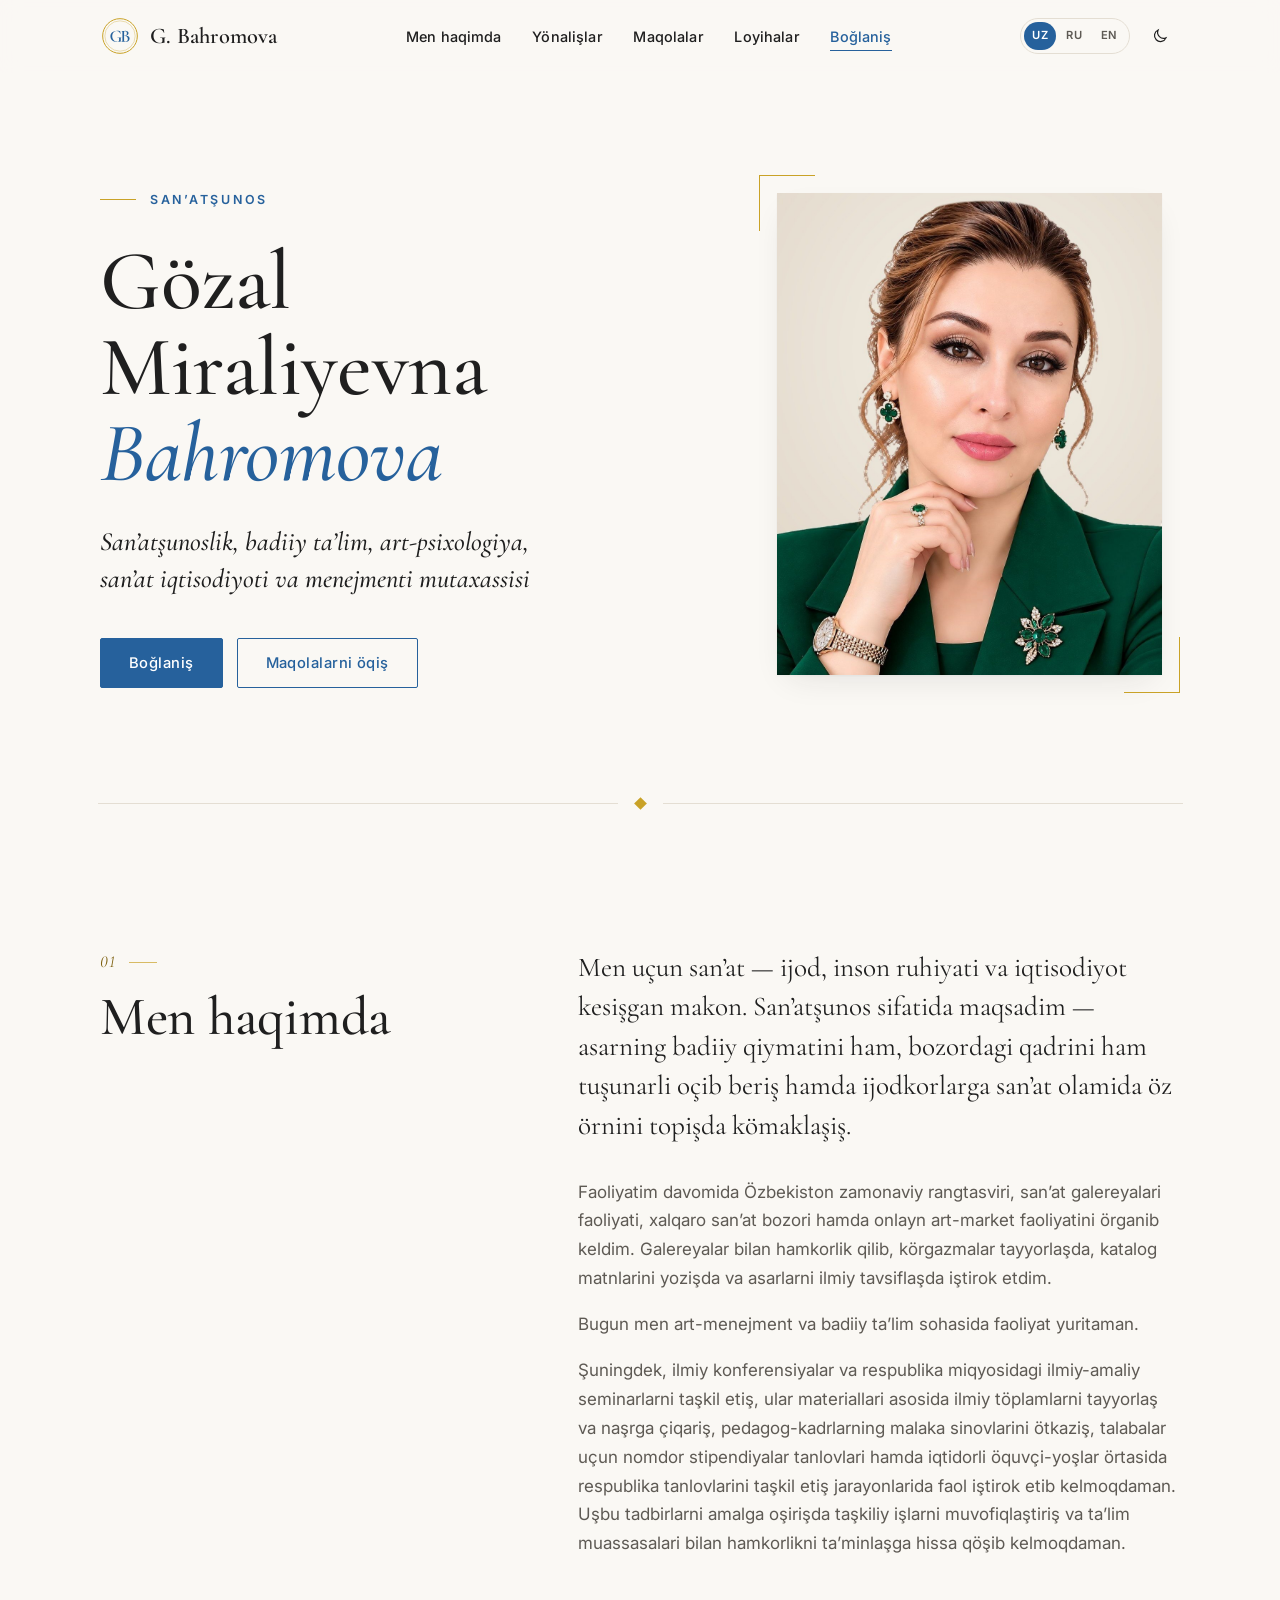
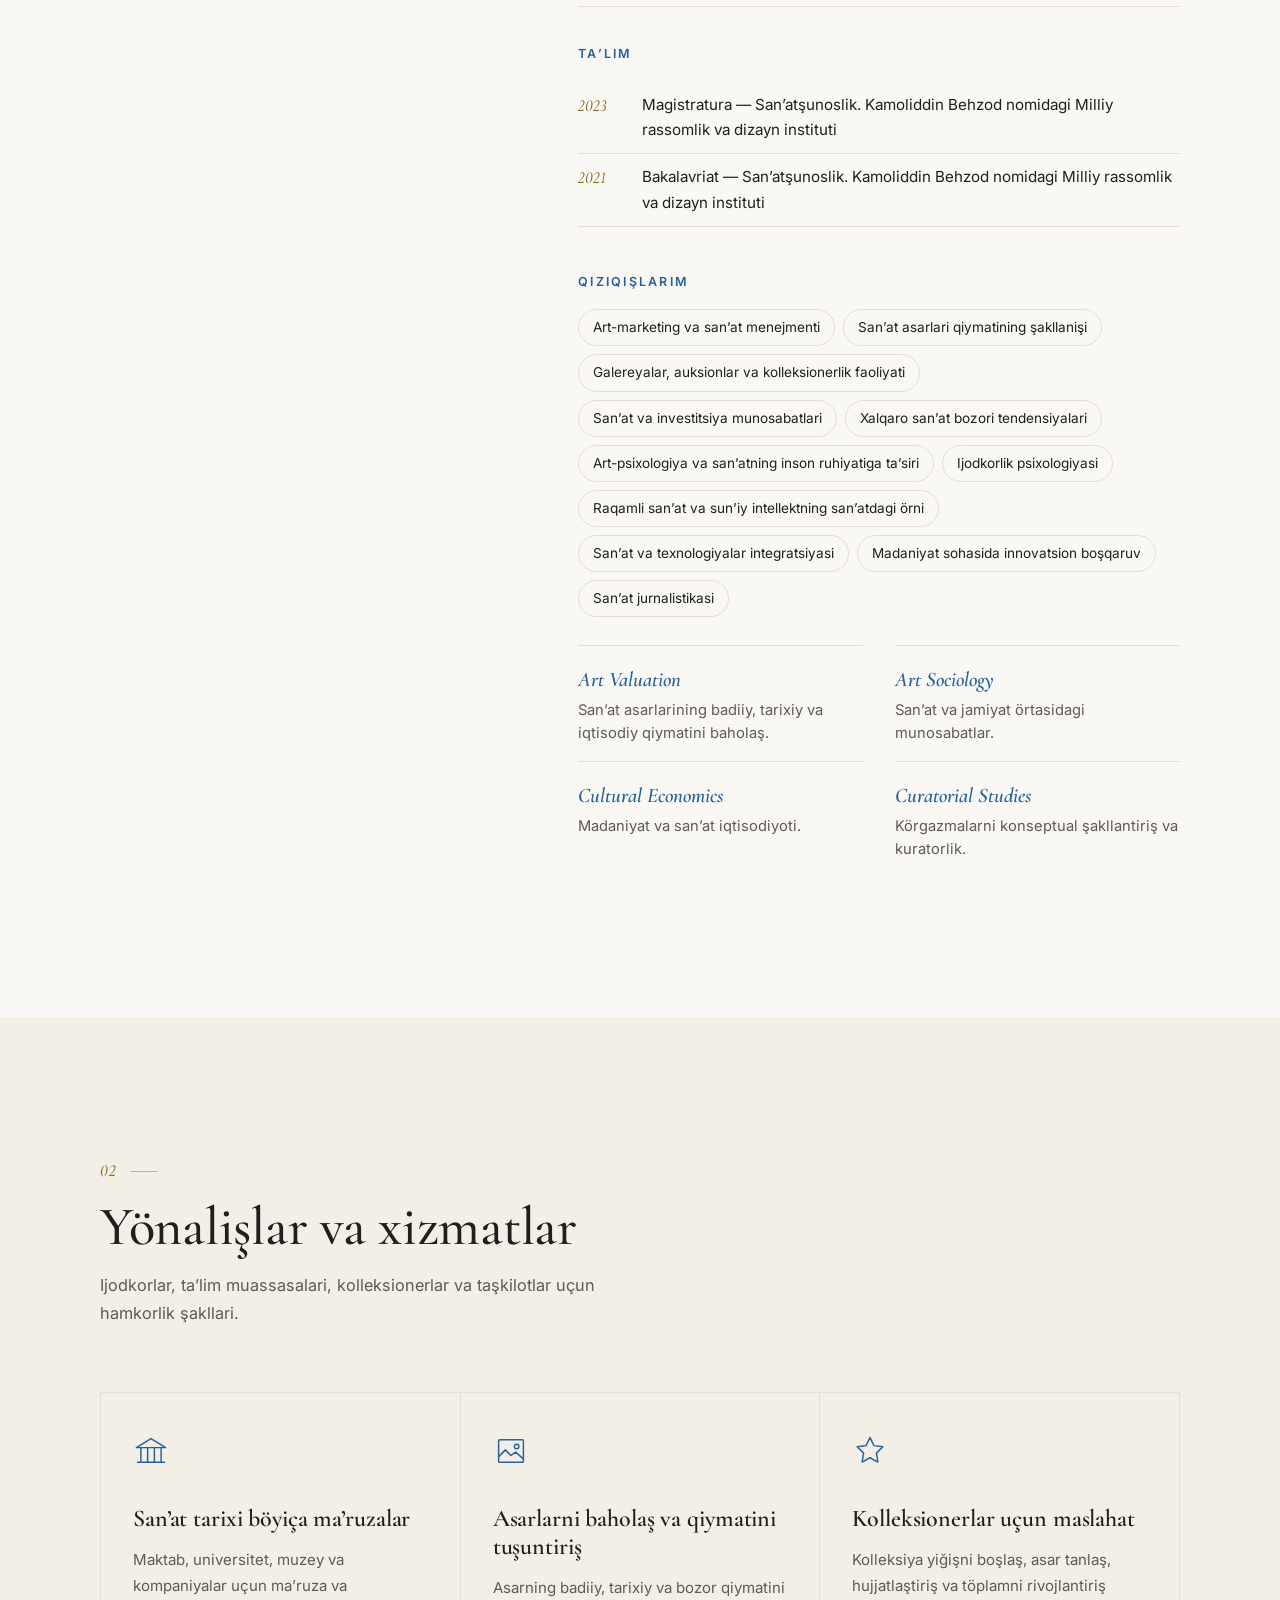
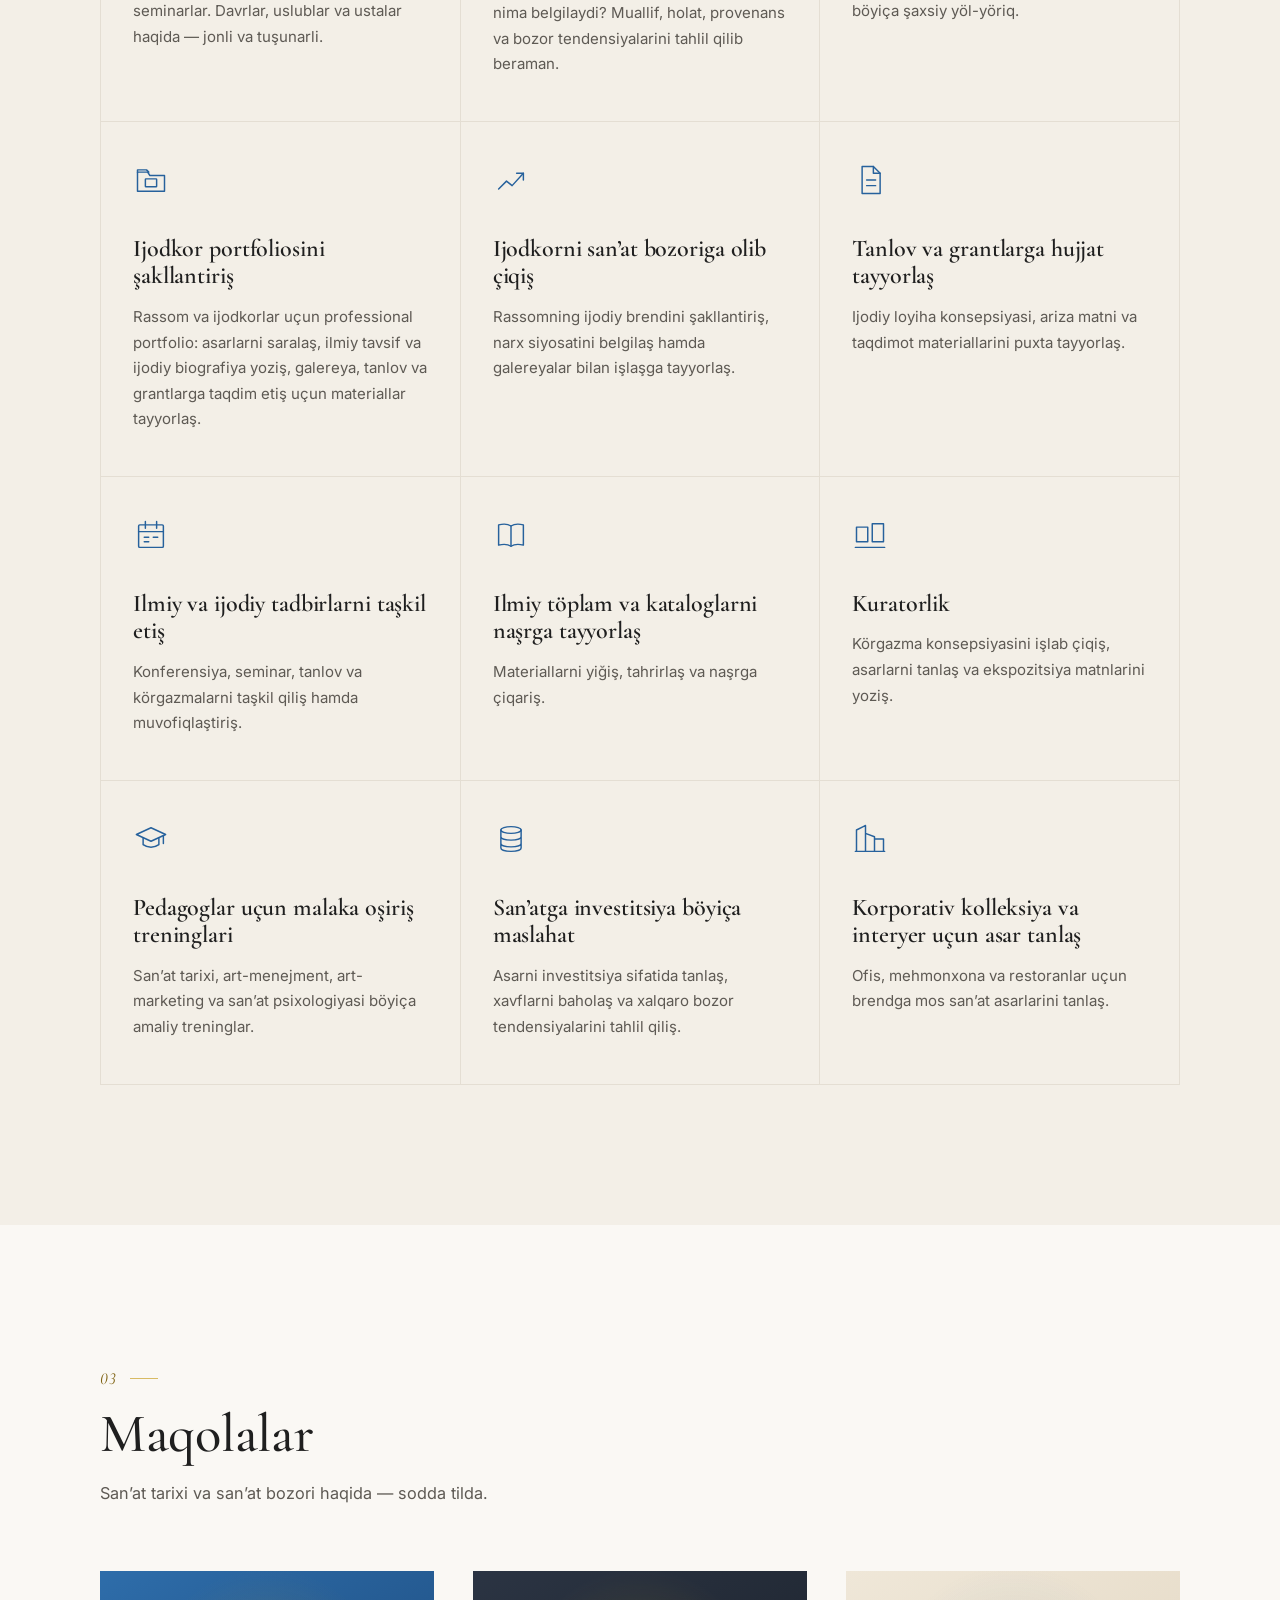
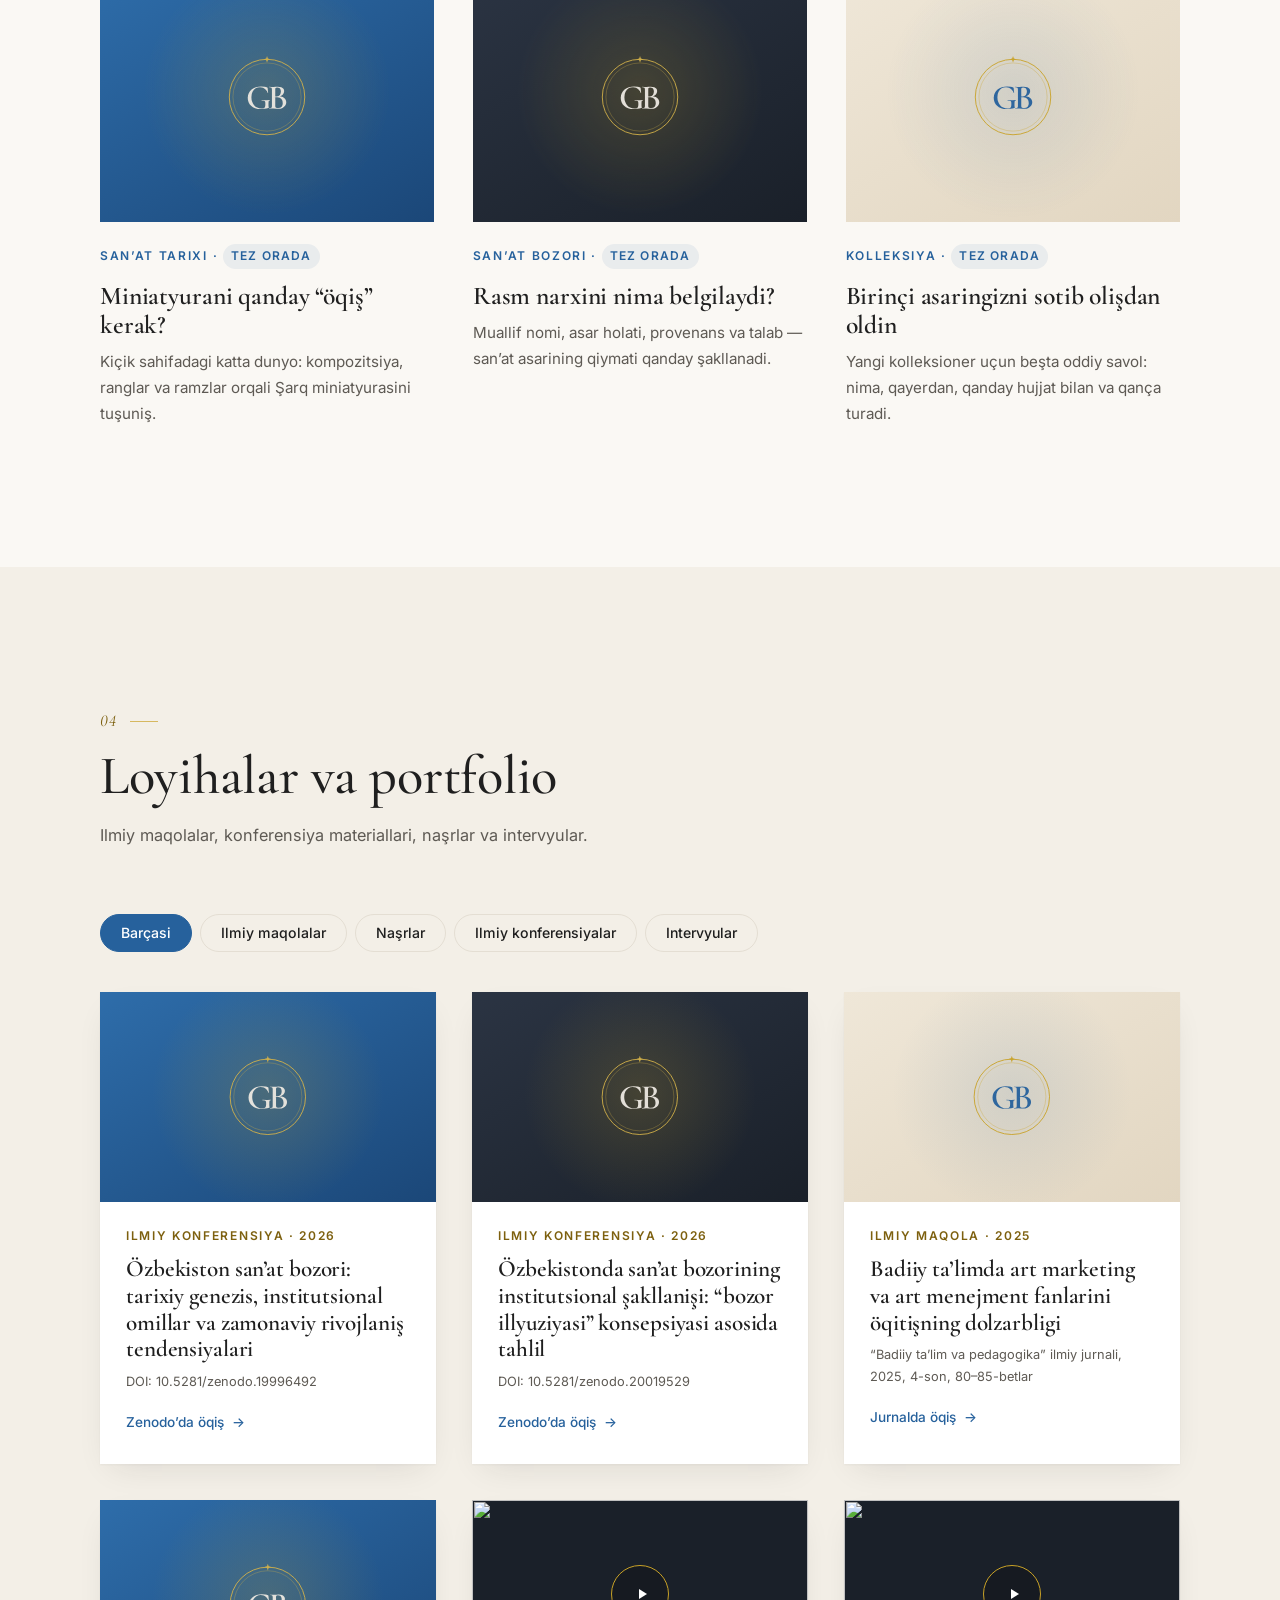
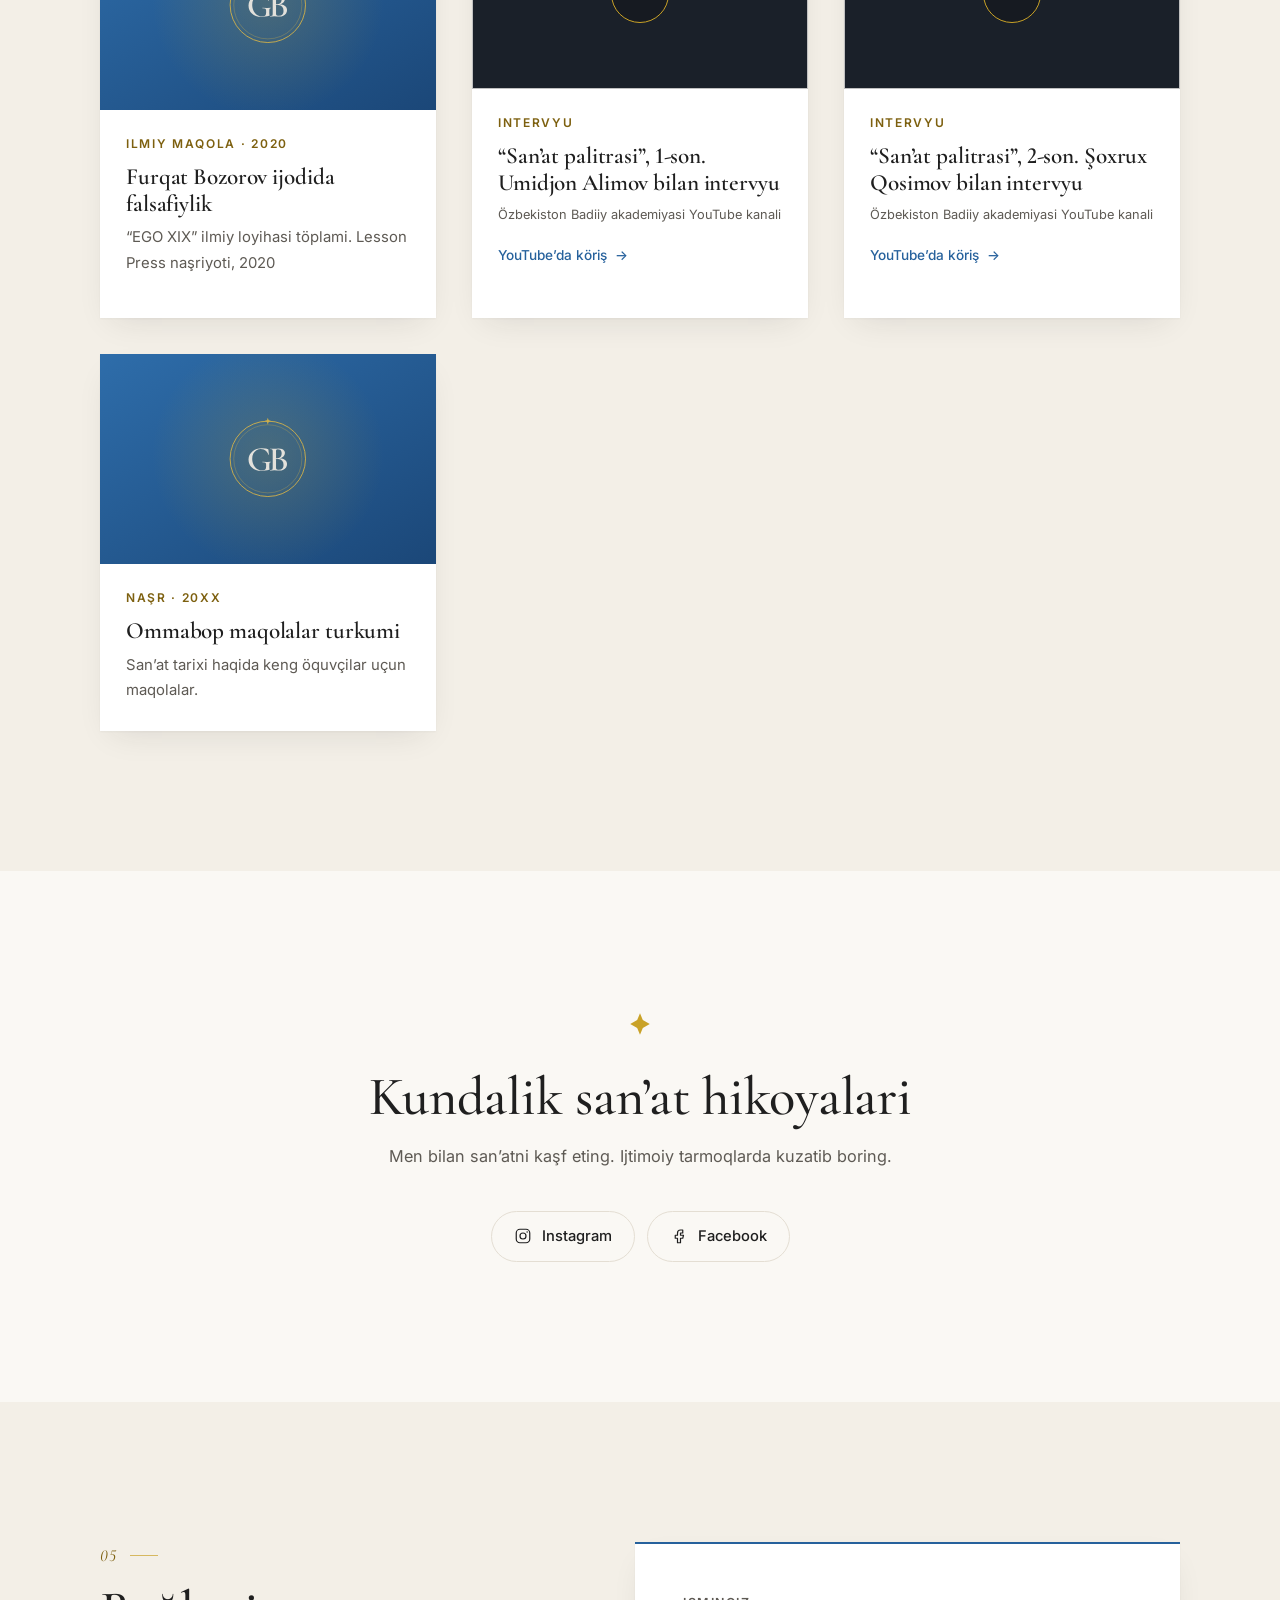
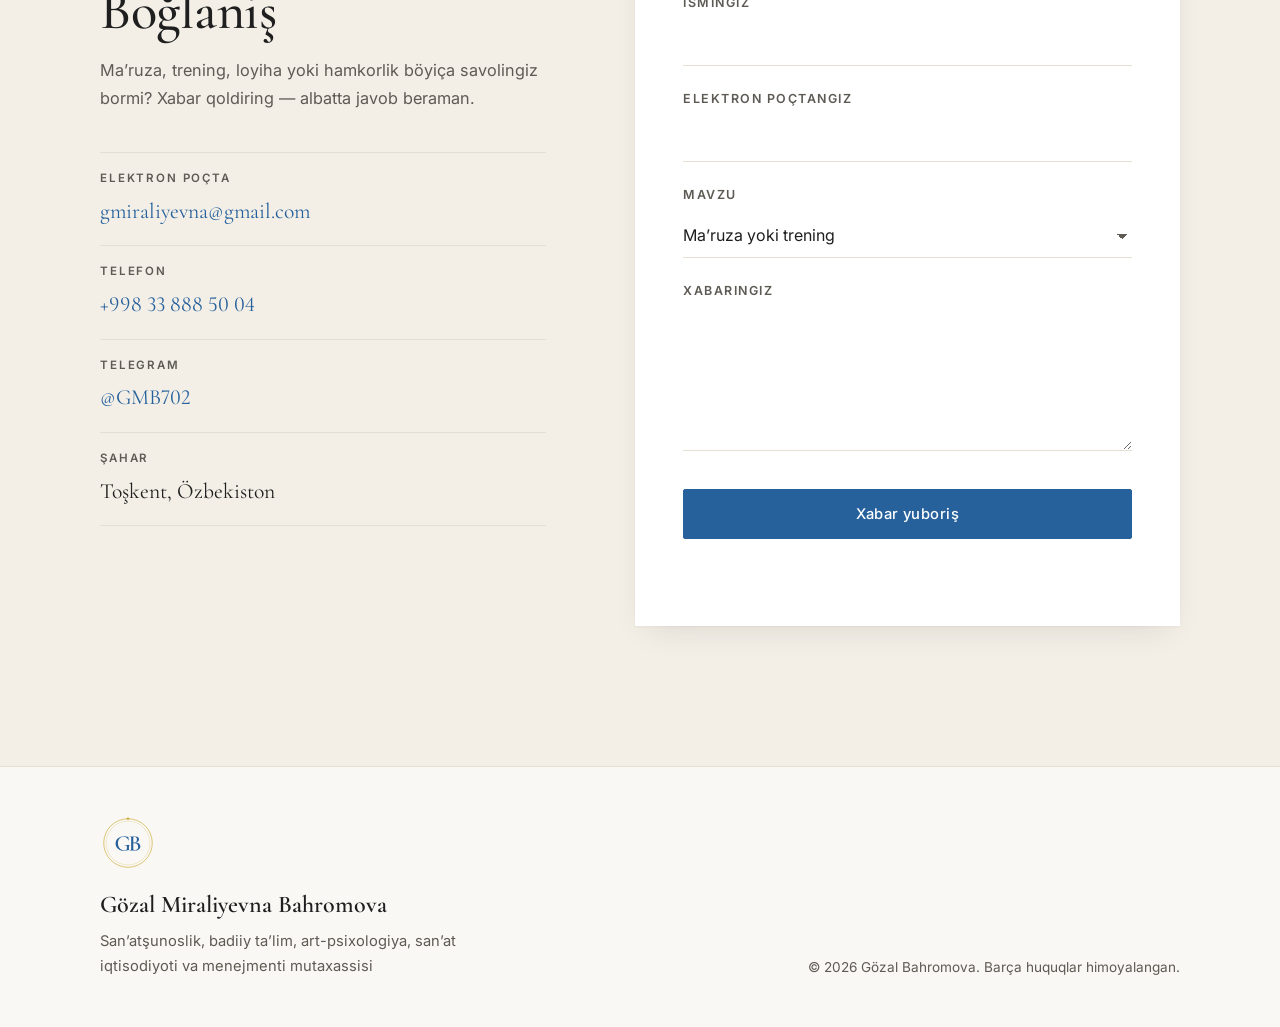
==== commit 5f3e92c5: "Yangi o'zbek alifbosiga o'tish va "San'at jurnalistikasi" qiziqishi - O'zbekcha matnlar yangi lotin " ====
--- a/index.html
+++ b/index.html
@@ -3,18 +3,18 @@
 <head>
   <meta charset="utf-8">
   <meta name="viewport" content="width=device-width, initial-scale=1">
-  <title>Go‘zal Bahromova — San’atshunos</title>
-  <meta name="description" content="Go‘zal Miraliyevna Bahromova — san’atshunoslik, badiiy ta’lim, art-psixologiya, san’at iqtisodiyoti va menejmenti mutaxassisi. Ma’ruzalar, asarlarni baholash, art-menejment va portfolio xizmatlari.">
-  <meta name="author" content="Go‘zal Miraliyevna Bahromova">
-  <meta name="keywords" content="san’atshunos, san’at tarixi, san’at bozori, asarlarni baholash, kolleksioner, Sharq miniatyurasi, O‘zbekiston san’ati">
+  <title>Gözal Bahromova — Sanʼatşunos</title>
+  <meta name="description" content="Gözal Miraliyevna Bahromova — sanʼatşunoslik, badiiy taʼlim, art-psixologiya, sanʼat iqtisodiyoti va menejmenti mutaxassisi. Maʼruzalar, asarlarni baholaş, art-menejment va portfolio xizmatlari.">
+  <meta name="author" content="Gözal Miraliyevna Bahromova">
+  <meta name="keywords" content="sanʼatşunos, sanʼat tarixi, sanʼat bozori, asarlarni baholaş, kolleksioner, Şarq miniatyurasi, Özbekiston sanʼati">
   <meta name="theme-color" content="#FAF8F4" media="(prefers-color-scheme: light)">
   <meta name="theme-color" content="#14171C" media="(prefers-color-scheme: dark)">
   <link rel="canonical" href="https://gmiraliyevna-oss.github.io/guzal-bahromova/">
 
   <!-- Open Graph / ijtimoiy tarmoqlarda ulashish -->
   <meta property="og:type" content="website">
-  <meta property="og:title" content="Go‘zal Bahromova — San’atshunos">
-  <meta property="og:description" content="San’atshunoslik, badiiy ta’lim, art-psixologiya, san’at iqtisodiyoti va menejmenti mutaxassisi.">
+  <meta property="og:title" content="Gözal Bahromova — Sanʼatşunos">
+  <meta property="og:description" content="Sanʼatşunoslik, badiiy taʼlim, art-psixologiya, sanʼat iqtisodiyoti va menejmenti mutaxassisi.">
   <meta property="og:locale" content="uz_UZ">
   <meta property="og:locale:alternate" content="ru_RU">
   <meta property="og:locale:alternate" content="en_US">
@@ -39,23 +39,23 @@
   {
     "@context": "https://schema.org",
     "@type": "Person",
-    "name": "Go‘zal Miraliyevna Bahromova",
-    "jobTitle": "San’atshunos",
-    "description": "San’atshunoslik, badiiy ta’lim, art-psixologiya, san’at iqtisodiyoti va menejmenti mutaxassisi",
+    "name": "Gözal Miraliyevna Bahromova",
+    "jobTitle": "Sanʼatşunos",
+    "description": "Sanʼatşunoslik, badiiy taʼlim, art-psixologiya, sanʼat iqtisodiyoti va menejmenti mutaxassisi",
     "url": "https://gmiraliyevna-oss.github.io/guzal-bahromova/",
-    "knowsAbout": ["San’at tarixi", "San’at bozori", "Sharq miniatyurasi", "San’at asarlarini baholash"],
+    "knowsAbout": ["Sanʼat tarixi", "Sanʼat bozori", "Şarq miniatyurasi", "Sanʼat asarlarini baholaş"],
     "email": "mailto:gmiraliyevna@gmail.com",
     "sameAs": ["https://www.instagram.com/guzal_miraliyevna/", "https://t.me/GMB702", "https://www.facebook.com/share/14vd1mKhbEq/"]
   }
   </script>
 </head>
 <body>
-  <a class="skip-link" href="#main" data-i18n="skip">Asosiy mazmunga o‘tish</a>
+  <a class="skip-link" href="#main" data-i18n="skip">Asosiy mazmunga ötiş</a>
 
   <!-- ============ HEADER ============ -->
   <header class="site-header" id="top">
     <div class="container header-inner">
-      <a href="#top" class="brand" aria-label="Bosh sahifa">
+      <a href="#top" class="brand" aria-label="Boş sahifa">
         <span class="brand-mark" aria-hidden="true">
           <svg class="logo-mark" viewBox="0 0 240 240" aria-hidden="true" focusable="false"><circle cx="120" cy="120" r="104" fill="none" class="lm-ring" stroke-width="6"/><circle cx="120" cy="120" r="91" fill="none" class="lm-ring" stroke-width="2"/><path d="M100.562359375 155.748Q91.52476953125 155.748 84.42027587890625 153.11939746093748Q77.3157822265625 150.490794921875 72.39528857421875 145.85758984375Q67.474794921875 141.224384765625 64.9033974609375 135.14948095703124Q62.33200000000001 129.0745771484375 62.33200000000001 122.181974609375Q62.33200000000001 114.53276953125001 65.33369873046875 108.33567333984377Q68.3353974609375 102.1385771484375 73.77589111328126 97.6717822265625Q79.21638476562501 93.2049873046875 86.50027587890625 90.78049365234375Q93.7841669921875 88.35600000000001 102.3485517578125 88.35600000000001Q107.493974609375 88.35600000000001 112.42876953125 89.19841015625Q117.36356445312501 90.0408203125 120.5121669921875 91.59303808593751Q121.5417568359375 92.0090380859375 121.68345556640625 92.28333935546875Q121.825154296875 92.557640625 121.929154296875 93.956435546875L123.2525517578125 107.6401669921875Q123.2525517578125 107.9521669921875 122.7325517578125 108.0561669921875Q122.2125517578125 108.1601669921875 122.00455175781251 107.77276953124999Q121.1621416015625 105.167513671875 119.37074414062499 102.14630859375Q117.5793466796875 99.125103515625 114.76745556640626 96.47962255859375Q111.95556445312499 93.8341416015625 108.0711796875 92.10126318359374Q104.186794921875 90.36838476562501 99.0830126953125 90.36838476562501Q91.91216699218751 90.36838476562501 86.06603271484376 93.97068603515626Q80.2198984375 97.5729873046875 76.78137939453126 104.25758984375Q73.3428603515625 110.9421923828125 73.3428603515625 120.22679492187501Q73.3428603515625 127.31435937500001 75.4176552734375 133.43605810546876Q77.4924501953125 139.5577568359375 81.421052734375 144.21046826171874Q85.3496552734375 148.8631796875 90.8356806640625 151.46449365234375Q96.3217060546875 154.0658076171875 103.219564453125 154.0658076171875Q107.514794921875 154.0658076171875 110.09271142578125 153.0153974609375Q112.6706279296875 151.9649873046875 113.83413427734375 149.232384765625Q114.997640625 146.4997822265625 114.997640625 141.4246025390625Q114.997640625 136.4326025390625 114.39703808593751 134.0926025390625Q113.796435546875 131.7526025390625 111.51232666015625 131.0246025390625Q109.2282177734375 130.2966025390625 104.1113974609375 130.2966025390625Q103.4873974609375 130.2966025390625 103.4873974609375 129.4646025390625Q103.4873974609375 128.6326025390625 104.00739746093751 128.6326025390625Q111.05857714843751 129.0486025390625 116.73956445312501 129.1006025390625Q122.4205517578125 129.1526025390625 128.6969365234375 128.8406025390625Q129.1415390625 128.8406025390625 129.17923779296873 129.5686025390625Q129.21693652343748 130.2966025390625 128.6969365234375 130.2966025390625Q126.7001162109375 130.1926025390625 125.76800732421876 130.9726025390625Q124.8358984375 131.7526025390625 124.5992958984375 134.3526025390625Q124.362693359375 136.9526025390625 124.362693359375 142.4646025390625Q124.362693359375 145.8966025390625 124.570693359375 147.5606025390625Q124.778693359375 149.2246025390625 124.93469335937499 150.0046025390625Q125.090693359375 150.7846025390625 125.090693359375 151.6166025390625Q125.090693359375 152.2406025390625 124.882693359375 152.4486025390625Q124.674693359375 152.6566025390625 123.946693359375 152.8646025390625Q118.3697060546875 154.084 112.2493212890625 154.916Q106.1289365234375 155.748 100.562359375 155.748ZM153.8311796875 119.4025771484375 154.97517968749997 117.78800000000001Q161.80794921875 117.78800000000001 166.84543017578125 120.07600000000001Q171.8829111328125 122.364 174.66619970703124 126.35369873046875Q177.44948828124998 130.3433974609375 177.44948828124998 135.56158984375Q177.44948828124998 141.026794921875 174.4725009765625 145.4233974609375Q171.495513671875 149.82 166.2929365234375 152.368Q161.090359375 154.916 154.56958984374998 154.916Q151.589974609375 154.916 147.31687841796872 154.60399999999998Q143.04378222656248 154.292 139.4791796875 154.292Q135.84958984374998 154.292 132.54109619140624 154.39600000000002Q129.2326025390625 154.5 126.58580761718748 154.5Q126.30241015624999 154.5 126.30241015624999 153.876Q126.30241015624999 153.252 126.58580761718748 153.252Q129.7838330078125 153.252 131.5102431640625 152.732Q133.23665332031248 152.212 133.92695458984372 150.652Q134.61725585937498 149.092 134.61725585937498 146.076V97.924Q134.61725585937498 94.908 133.97895458984374 93.4Q133.3406533203125 91.892 131.62854443359373 91.32Q129.916435546875 90.748 126.71841015624999 90.748Q126.48180761718748 90.748 126.48180761718748 90.124Q126.48180761718748 89.5 126.71841015624999 89.5Q129.33660253906248 89.5 132.59309619140623 89.656Q135.84958984374998 89.812 139.4791796875 89.812Q142.4093720703125 89.812 145.73348095703125 89.5Q149.05758984374998 89.188 152.099564453125 89.188Q158.3109619140625 89.188 162.530744140625 90.81041015625001Q166.7505263671875 92.43282031250001 168.94230859375 95.43972412109376Q171.13409082031248 98.44662792968751 171.13409082031248 102.71841015625Q171.13409082031248 108.49561523437501 166.65819970703123 113.04169873046875Q162.18230859374998 117.5877822265625 153.8311796875 119.4025771484375ZM150.310744140625 91.2185771484375Q148.19173144531248 91.2185771484375 146.89562255859374 91.77107080078125Q145.599513671875 92.323564453125 145.07430859375 93.77046826171875Q144.54910351562498 95.2173720703125 144.54910351562498 98.132V118.51599999999999L140.90132128906248 117.75939746093749Q144.30471874999998 117.892 146.48871874999998 117.944Q148.67271875 117.99600000000001 148.9093212890625 117.99600000000001Q155.354794921875 117.99600000000001 158.36301269531248 113.81260253906251Q161.37123046874999 109.62920507812501 161.37123046874999 103.597205078125Q161.37123046874999 99.759615234375 160.1466279296875 96.96980761718751Q158.92202539062498 94.18 156.4858076171875 92.69928857421876Q154.04958984375 91.2185771484375 150.310744140625 91.2185771484375ZM152.88739746093748 152.5734228515625Q160.26361523437498 152.5734228515625 163.61632666015623 148.7670126953125Q166.96903808593748 144.9606025390625 166.96903808593748 138.0861923828125Q166.96903808593748 130.36158984375 162.97671142578122 125.48268603515626Q158.98438476562498 120.6037822265625 150.81517968749998 120.5751796875Q149.260333984375 120.5465771484375 146.6785263671875 120.61287841796876Q144.09671874999998 120.67917968750001 141.28871875 121.1705771484375L144.54910351562498 119.9511796875V146.076Q144.54910351562498 148.2990126953125 145.11721240234374 149.7602177734375Q145.6853212890625 151.2214228515625 147.4741416015625 151.8974228515625Q149.2629619140625 152.5734228515625 152.88739746093748 152.5734228515625Z" class="lm-letters"/></svg>
         </span>
@@ -65,20 +65,20 @@
       <nav class="nav" id="nav" aria-label="Asosiy menyu">
         <ul>
           <li><a href="#about" data-i18n="nav.about">Men haqimda</a></li>
-          <li><a href="#services" data-i18n="nav.services">Yo‘nalishlar</a></li>
+          <li><a href="#services" data-i18n="nav.services">Yönalişlar</a></li>
           <li><a href="#articles" data-i18n="nav.articles">Maqolalar</a></li>
           <li><a href="#projects" data-i18n="nav.projects">Loyihalar</a></li>
-          <li><a href="#contact" data-i18n="nav.contact">Bog‘lanish</a></li>
+          <li><a href="#contact" data-i18n="nav.contact">Boğlaniş</a></li>
         </ul>
       </nav>
 
       <div class="header-tools">
         <div class="lang-switch" id="langSwitch" role="group" aria-label="Sayt tili">
-          <button type="button" data-lang="uz" class="is-active" aria-pressed="true" lang="uz" title="O‘zbekcha">UZ</button>
+          <button type="button" data-lang="uz" class="is-active" aria-pressed="true" lang="uz" title="Özbekça">UZ</button>
           <button type="button" data-lang="ru" aria-pressed="false" lang="ru" title="Русский">RU</button>
           <button type="button" data-lang="en" aria-pressed="false" lang="en" title="English">EN</button>
         </div>
-        <button class="tool-btn" id="themeToggle" type="button" aria-label="Qorong‘u rejim">
+        <button class="tool-btn" id="themeToggle" type="button" aria-label="Qoronğu rejim">
           <svg class="i-moon" viewBox="0 0 24 24" aria-hidden="true"><path d="M20 14.5A8 8 0 0 1 9.5 4a8 8 0 1 0 10.5 10.5z"/></svg>
           <svg class="i-sun" viewBox="0 0 24 24" aria-hidden="true"><circle cx="12" cy="12" r="4"/><path d="M12 2v2M12 20v2M4.9 4.9l1.4 1.4M17.7 17.7l1.4 1.4M2 12h2M20 12h2M4.9 19.1l1.4-1.4M17.7 6.3l1.4-1.4"/></svg>
         </button>
@@ -95,18 +95,18 @@
     <section class="hero">
       <div class="container hero-grid">
         <div class="hero-text reveal">
-          <p class="eyebrow" data-i18n="hero.eyebrow">San’atshunos</p>
-          <h1 class="hero-title">Go‘zal Miraliyevna<br><em>Bahromova</em></h1>
-          <p class="hero-lead" data-i18n="hero.lead">San’atshunoslik, badiiy ta’lim, <span class="nowrap">art-psixologiya</span>, san’at iqtisodiyoti va menejmenti mutaxassisi</p>
+          <p class="eyebrow" data-i18n="hero.eyebrow">Sanʼatşunos</p>
+          <h1 class="hero-title">Gözal Miraliyevna<br><em>Bahromova</em></h1>
+          <p class="hero-lead" data-i18n="hero.lead">Sanʼatşunoslik, badiiy taʼlim, <span class="nowrap">art-psixologiya</span>, sanʼat iqtisodiyoti va menejmenti mutaxassisi</p>
           <div class="hero-actions">
-            <a href="#contact" class="btn btn-primary" data-i18n="hero.cta1">Bog‘lanish</a>
-            <a href="#articles" class="btn btn-ghost" data-i18n="hero.cta2">Maqolalarni o‘qish</a>
+            <a href="#contact" class="btn btn-primary" data-i18n="hero.cta1">Boğlaniş</a>
+            <a href="#articles" class="btn btn-ghost" data-i18n="hero.cta2">Maqolalarni öqiş</a>
           </div>
         </div>
 
         <figure class="hero-figure reveal">
           <!-- Portretni almashtirish uchun images/portrait.jpg faylini yangisiga almashtiring (4:5 nisbat) -->
-          <img src="images/portrait.jpg?v=5" alt="Go‘zal Miraliyevna Bahromova portreti" width="1078" height="1348" fetchpriority="high">
+          <img src="images/portrait.jpg?v=5" alt="Gözal Miraliyevna Bahromova portreti" width="1078" height="1348" fetchpriority="high">
           <span class="frame-corner tl" aria-hidden="true"></span>
           <span class="frame-corner br" aria-hidden="true"></span>
         </figure>
@@ -123,39 +123,40 @@
         </div>
 
         <div class="about-body reveal">
-          <p class="lead" data-i18n="about.p1">Men uchun san’at — ijod, inson ruhiyati va iqtisodiyot kesishgan makon. San’atshunos sifatida maqsadim — asarning badiiy qiymatini ham, bozordagi qadrini ham tushunarli ochib berish hamda ijodkorlarga san’at olamida o‘z o‘rnini topishda ko‘maklashish.</p>
-          <p data-i18n="about.p2">Faoliyatim davomida O‘zbekiston zamonaviy rangtasviri, san’at galereyalari faoliyati, xalqaro san’at bozori hamda onlayn art-market faoliyatini o‘rganib keldim. Galereyalar bilan hamkorlik qilib, ko‘rgazmalar tayyorlashda, katalog matnlarini yozishda va asarlarni ilmiy tavsiflashda ishtirok etdim.</p>
-          <p data-i18n="about.p3">Bugun men art-menejment va badiiy ta’lim sohasida faoliyat yuritaman.</p>
-          <p data-i18n="about.p4">Shuningdek, ilmiy konferensiyalar va respublika miqyosidagi ilmiy-amaliy seminarlarni tashkil etish, ular materiallari asosida ilmiy to‘plamlarni tayyorlash va nashrga chiqarish, pedagog-kadrlarning malaka sinovlarini o‘tkazish, talabalar uchun nomdor stipendiyalar tanlovlari hamda iqtidorli o‘quvchi-yoshlar o‘rtasida respublika tanlovlarini tashkil etish jarayonlarida faol ishtirok etib kelmoqdaman. Ushbu tadbirlarni amalga oshirishda tashkiliy ishlarni muvofiqlashtirish va ta’lim muassasalari bilan hamkorlikni ta’minlashga hissa qo‘shib kelmoqdaman.</p>
+          <p class="lead" data-i18n="about.p1">Men uçun sanʼat — ijod, inson ruhiyati va iqtisodiyot kesişgan makon. Sanʼatşunos sifatida maqsadim — asarning badiiy qiymatini ham, bozordagi qadrini ham tuşunarli oçib beriş hamda ijodkorlarga sanʼat olamida öz örnini topişda kömaklaşiş.</p>
+          <p data-i18n="about.p2">Faoliyatim davomida Özbekiston zamonaviy rangtasviri, sanʼat galereyalari faoliyati, xalqaro sanʼat bozori hamda onlayn art-market faoliyatini örganib keldim. Galereyalar bilan hamkorlik qilib, körgazmalar tayyorlaşda, katalog matnlarini yozişda va asarlarni ilmiy tavsiflaşda iştirok etdim.</p>
+          <p data-i18n="about.p3">Bugun men art-menejment va badiiy taʼlim sohasida faoliyat yuritaman.</p>
+          <p data-i18n="about.p4">Şuningdek, ilmiy konferensiyalar va respublika miqyosidagi ilmiy-amaliy seminarlarni taşkil etiş, ular materiallari asosida ilmiy töplamlarni tayyorlaş va naşrga çiqariş, pedagog-kadrlarning malaka sinovlarini ötkaziş, talabalar uçun nomdor stipendiyalar tanlovlari hamda iqtidorli öquvçi-yoşlar örtasida respublika tanlovlarini taşkil etiş jarayonlarida faol iştirok etib kelmoqdaman. Uşbu tadbirlarni amalga oşirişda taşkiliy işlarni muvofiqlaştiriş va taʼlim muassasalari bilan hamkorlikni taʼminlaşga hissa qöşib kelmoqdaman.</p>
 
           <div class="about-cols">
             <div>
-              <h3 data-i18n="about.eduTitle">Ta’lim</h3>
+              <h3 data-i18n="about.eduTitle">Taʼlim</h3>
               <ul class="plain-list">
-                <li><span class="yr">2023</span> <span data-i18n="about.edu1">Magistratura — San’atshunoslik. Kamoliddin Behzod nomidagi Milliy rassomlik va dizayn instituti</span></li>
-                <li><span class="yr">2021</span> <span data-i18n="about.edu2">Bakalavriat — San’atshunoslik. Kamoliddin Behzod nomidagi Milliy rassomlik va dizayn instituti</span></li>
+                <li><span class="yr">2023</span> <span data-i18n="about.edu1">Magistratura — Sanʼatşunoslik. Kamoliddin Behzod nomidagi Milliy rassomlik va dizayn instituti</span></li>
+                <li><span class="yr">2021</span> <span data-i18n="about.edu2">Bakalavriat — Sanʼatşunoslik. Kamoliddin Behzod nomidagi Milliy rassomlik va dizayn instituti</span></li>
               </ul>
             </div>
             <div>
-              <h3 data-i18n="about.intTitle">Qiziqishlarim</h3>
+              <h3 data-i18n="about.intTitle">Qiziqişlarim</h3>
               <ul class="tags">
-                <li data-i18n="about.int1">Art-marketing va san’at menejmenti</li>
-                <li data-i18n="about.int2">San’at asarlari qiymatining shakllanishi</li>
+                <li data-i18n="about.int1">Art-marketing va sanʼat menejmenti</li>
+                <li data-i18n="about.int2">Sanʼat asarlari qiymatining şakllanişi</li>
                 <li data-i18n="about.int3">Galereyalar, auksionlar va kolleksionerlik faoliyati</li>
-                <li data-i18n="about.int4">San’at va investitsiya munosabatlari</li>
-                <li data-i18n="about.int5">Xalqaro san’at bozori tendensiyalari</li>
-                <li data-i18n="about.int6">Art-psixologiya va san’atning inson ruhiyatiga ta’siri</li>
+                <li data-i18n="about.int4">Sanʼat va investitsiya munosabatlari</li>
+                <li data-i18n="about.int5">Xalqaro sanʼat bozori tendensiyalari</li>
+                <li data-i18n="about.int6">Art-psixologiya va sanʼatning inson ruhiyatiga taʼsiri</li>
                 <li data-i18n="about.int7">Ijodkorlik psixologiyasi</li>
-                <li data-i18n="about.int8">Raqamli san’at va sun’iy intellektning san’atdagi o‘rni</li>
-                <li data-i18n="about.int9">San’at va texnologiyalar integratsiyasi</li>
-                <li data-i18n="about.int10">Madaniyat sohasida innovatsion boshqaruv</li>
+                <li data-i18n="about.int8">Raqamli sanʼat va sunʼiy intellektning sanʼatdagi örni</li>
+                <li data-i18n="about.int9">Sanʼat va texnologiyalar integratsiyasi</li>
+                <li data-i18n="about.int10">Madaniyat sohasida innovatsion boşqaruv</li>
+                <li data-i18n="about.int11">Sanʼat jurnalistikasi</li>
               </ul>
 
               <dl class="fields">
-                <div><dt>Art Valuation</dt><dd data-i18n="about.f1">San’at asarlarining badiiy, tarixiy va iqtisodiy qiymatini baholash.</dd></div>
-                <div><dt>Art Sociology</dt><dd data-i18n="about.f2">San’at va jamiyat o‘rtasidagi munosabatlar.</dd></div>
-                <div><dt>Cultural Economics</dt><dd data-i18n="about.f3">Madaniyat va san’at iqtisodiyoti.</dd></div>
-                <div><dt>Curatorial Studies</dt><dd data-i18n="about.f4">Ko‘rgazmalarni konseptual shakllantirish va kuratorlik.</dd></div>
+                <div><dt>Art Valuation</dt><dd data-i18n="about.f1">Sanʼat asarlarining badiiy, tarixiy va iqtisodiy qiymatini baholaş.</dd></div>
+                <div><dt>Art Sociology</dt><dd data-i18n="about.f2">Sanʼat va jamiyat örtasidagi munosabatlar.</dd></div>
+                <div><dt>Cultural Economics</dt><dd data-i18n="about.f3">Madaniyat va sanʼat iqtisodiyoti.</dd></div>
+                <div><dt>Curatorial Studies</dt><dd data-i18n="about.f4">Körgazmalarni konseptual şakllantiriş va kuratorlik.</dd></div>
               </dl>
             </div>
           </div>
@@ -168,8 +169,8 @@
       <div class="container">
         <div class="section-head reveal">
           <p class="section-num">02</p>
-          <h2 id="services-title" data-i18n="services.title">Yo‘nalishlar va xizmatlar</h2>
-          <p class="section-sub" data-i18n="services.sub">Ijodkorlar, ta’lim muassasalari, kolleksionerlar va tashkilotlar uchun hamkorlik shakllari.</p>
+          <h2 id="services-title" data-i18n="services.title">Yönalişlar va xizmatlar</h2>
+          <p class="section-sub" data-i18n="services.sub">Ijodkorlar, taʼlim muassasalari, kolleksionerlar va taşkilotlar uçun hamkorlik şakllari.</p>
         </div>
 
         <div class="services-grid">
@@ -177,15 +178,15 @@
             <span class="service-icon" aria-hidden="true">
               <svg viewBox="0 0 32 32"><path d="M4 26h24M7 26V13M13 26V13M19 26V13M25 26V13M3 13h26L16 5z"/></svg>
             </span>
-            <h3 data-i18n="s1.title">San’at tarixi bo‘yicha ma’ruzalar</h3>
-            <p data-i18n="s1.text">Maktab, universitet, muzey va kompaniyalar uchun ma’ruza va seminarlar. Davrlar, uslublar va ustalar haqida — jonli va tushunarli.</p>
+            <h3 data-i18n="s1.title">Sanʼat tarixi böyiça maʼruzalar</h3>
+            <p data-i18n="s1.text">Maktab, universitet, muzey va kompaniyalar uçun maʼruza va seminarlar. Davrlar, uslublar va ustalar haqida — jonli va tuşunarli.</p>
           </article>
 
           <article class="service reveal">
             <span class="service-icon" aria-hidden="true">
               <svg viewBox="0 0 32 32"><rect x="5" y="6" width="22" height="20" rx="1"/><path d="M5 21l6-6 5 5 4-3 7 6"/><circle cx="21" cy="12" r="2"/></svg>
             </span>
-            <h3 data-i18n="s2.title">Asarlarni baholash va qiymatini tushuntirish</h3>
+            <h3 data-i18n="s2.title">Asarlarni baholaş va qiymatini tuşuntiriş</h3>
             <p data-i18n="s2.text">Asarning badiiy, tarixiy va bozor qiymatini nima belgilaydi? Muallif, holat, provenans va bozor tendensiyalarini tahlil qilib beraman.</p>
           </article>
 
@@ -193,48 +194,48 @@
             <span class="service-icon" aria-hidden="true">
               <svg viewBox="0 0 32 32"><path d="M16 4l3.5 7.2 7.9 1.1-5.7 5.6 1.3 7.9L16 22l-7 3.8 1.3-7.9-5.7-5.6 7.9-1.1z"/></svg>
             </span>
-            <h3 data-i18n="s4.title">Kolleksionerlar uchun maslahat</h3>
-            <p data-i18n="s4.text">Kolleksiya yig‘ishni boshlash, asar tanlash, hujjatlashtirish va to‘plamni rivojlantirish bo‘yicha shaxsiy yo‘l-yo‘riq.</p>
+            <h3 data-i18n="s4.title">Kolleksionerlar uçun maslahat</h3>
+            <p data-i18n="s4.text">Kolleksiya yiğişni boşlaş, asar tanlaş, hujjatlaştiriş va töplamni rivojlantiriş böyiça şaxsiy yöl-yöriq.</p>
           </article>
 
           <article class="service reveal">
             <span class="service-icon" aria-hidden="true">
               <svg viewBox="0 0 32 32"><path d="M4 9h9l2 3h13v14H4z"/><path d="M4 9V7h8l2 2"/><rect x="11" y="15" width="10" height="7" rx=".5"/></svg>
             </span>
-            <h3 data-i18n="s5.title">Ijodkor portfoliosini shakllantirish</h3>
-            <p data-i18n="s5.text">Rassom va ijodkorlar uchun professional portfolio: asarlarni saralash, ilmiy tavsif va ijodiy biografiya yozish, galereya, tanlov va grantlarga taqdim etish uchun materiallar tayyorlash.</p>
+            <h3 data-i18n="s5.title">Ijodkor portfoliosini şakllantiriş</h3>
+            <p data-i18n="s5.text">Rassom va ijodkorlar uçun professional portfolio: asarlarni saralaş, ilmiy tavsif va ijodiy biografiya yoziş, galereya, tanlov va grantlarga taqdim etiş uçun materiallar tayyorlaş.</p>
           </article>
 
           <article class="service reveal">
             <span class="service-icon" aria-hidden="true">
               <svg viewBox="0 0 32 32"><path d="M5 24l7-7 5 4 10-11"/><path d="M21 10h6v6"/></svg>
             </span>
-            <h3 data-i18n="s6.title">Ijodkorni san’at bozoriga olib chiqish</h3>
-            <p data-i18n="s6.text">Rassomning ijodiy brendini shakllantirish, narx siyosatini belgilash hamda galereyalar bilan ishlashga tayyorlash.</p>
+            <h3 data-i18n="s6.title">Ijodkorni sanʼat bozoriga olib çiqiş</h3>
+            <p data-i18n="s6.text">Rassomning ijodiy brendini şakllantiriş, narx siyosatini belgilaş hamda galereyalar bilan işlaşga tayyorlaş.</p>
           </article>
 
           <article class="service reveal">
             <span class="service-icon" aria-hidden="true">
               <svg viewBox="0 0 32 32"><path d="M9 4h10l6 6v18H9z"/><path d="M19 4v6h6M13 16h8M13 21h8"/></svg>
             </span>
-            <h3 data-i18n="s7.title">Tanlov va grantlarga hujjat tayyorlash</h3>
-            <p data-i18n="s7.text">Ijodiy loyiha konsepsiyasi, ariza matni va taqdimot materiallarini puxta tayyorlash.</p>
+            <h3 data-i18n="s7.title">Tanlov va grantlarga hujjat tayyorlaş</h3>
+            <p data-i18n="s7.text">Ijodiy loyiha konsepsiyasi, ariza matni va taqdimot materiallarini puxta tayyorlaş.</p>
           </article>
 
           <article class="service reveal">
             <span class="service-icon" aria-hidden="true">
               <svg viewBox="0 0 32 32"><rect x="5" y="7" width="22" height="20" rx="1"/><path d="M5 13h22M11 4v6M21 4v6M10 18h4M18 18h4M10 22h4"/></svg>
             </span>
-            <h3 data-i18n="s8.title">Ilmiy va ijodiy tadbirlarni tashkil etish</h3>
-            <p data-i18n="s8.text">Konferensiya, seminar, tanlov va ko‘rgazmalarni tashkil qilish hamda muvofiqlashtirish.</p>
+            <h3 data-i18n="s8.title">Ilmiy va ijodiy tadbirlarni taşkil etiş</h3>
+            <p data-i18n="s8.text">Konferensiya, seminar, tanlov va körgazmalarni taşkil qiliş hamda muvofiqlaştiriş.</p>
           </article>
 
           <article class="service reveal">
             <span class="service-icon" aria-hidden="true">
               <svg viewBox="0 0 32 32"><path d="M16 8c-3-2-7-2-11-1v18c4-1 8-1 11 1 3-2 7-2 11-1V7c-4-1-8-1-11 1z"/><path d="M16 8v18"/></svg>
             </span>
-            <h3 data-i18n="s9.title">Ilmiy to‘plam va kataloglarni nashrga tayyorlash</h3>
-            <p data-i18n="s9.text">Materiallarni yig‘ish, tahrirlash va nashrga chiqarish.</p>
+            <h3 data-i18n="s9.title">Ilmiy töplam va kataloglarni naşrga tayyorlaş</h3>
+            <p data-i18n="s9.text">Materiallarni yiğiş, tahrirlaş va naşrga çiqariş.</p>
           </article>
 
           <article class="service reveal">
@@ -242,31 +243,31 @@
               <svg viewBox="0 0 32 32"><rect x="4" y="9" width="10" height="13"/><rect x="18" y="6" width="10" height="16"/><path d="M3 27h26"/></svg>
             </span>
             <h3 data-i18n="s10.title">Kuratorlik</h3>
-            <p data-i18n="s10.text">Ko‘rgazma konsepsiyasini ishlab chiqish, asarlarni tanlash va ekspozitsiya matnlarini yozish.</p>
+            <p data-i18n="s10.text">Körgazma konsepsiyasini işlab çiqiş, asarlarni tanlaş va ekspozitsiya matnlarini yoziş.</p>
           </article>
 
           <article class="service reveal">
             <span class="service-icon" aria-hidden="true">
               <svg viewBox="0 0 32 32"><path d="M3 12l13-6 13 6-13 6z"/><path d="M9 15v6c4 3 10 3 14 0v-6M27 13v7"/></svg>
             </span>
-            <h3 data-i18n="s11.title">Pedagoglar uchun malaka oshirish treninglari</h3>
-            <p data-i18n="s11.text">San’at tarixi, art-menejment, art-marketing va san’at psixologiyasi bo‘yicha amaliy treninglar.</p>
+            <h3 data-i18n="s11.title">Pedagoglar uçun malaka oşiriş treninglari</h3>
+            <p data-i18n="s11.text">Sanʼat tarixi, art-menejment, art-marketing va sanʼat psixologiyasi böyiça amaliy treninglar.</p>
           </article>
 
           <article class="service reveal">
             <span class="service-icon" aria-hidden="true">
               <svg viewBox="0 0 32 32"><ellipse cx="16" cy="8" rx="9" ry="3"/><path d="M7 8v6c0 1.7 4 3 9 3s9-1.3 9-3V8M7 14v6c0 1.7 4 3 9 3s9-1.3 9-3v-6M7 20v4c0 1.7 4 3 9 3s9-1.3 9-3v-4"/></svg>
             </span>
-            <h3 data-i18n="s14.title">San’atga investitsiya bo‘yicha maslahat</h3>
-            <p data-i18n="s14.text">Asarni investitsiya sifatida tanlash, xavflarni baholash va xalqaro bozor tendensiyalarini tahlil qilish.</p>
+            <h3 data-i18n="s14.title">Sanʼatga investitsiya böyiça maslahat</h3>
+            <p data-i18n="s14.text">Asarni investitsiya sifatida tanlaş, xavflarni baholaş va xalqaro bozor tendensiyalarini tahlil qiliş.</p>
           </article>
 
           <article class="service reveal">
             <span class="service-icon" aria-hidden="true">
               <svg viewBox="0 0 32 32"><path d="M4 27V8l8-4v23M12 27V11l8 3v13M20 27V16h8v11M3 27h26"/></svg>
             </span>
-            <h3 data-i18n="s15.title">Korporativ kolleksiya va interyer uchun asar tanlash</h3>
-            <p data-i18n="s15.text">Ofis, mehmonxona va restoranlar uchun brendga mos san’at asarlarini tanlash.</p>
+            <h3 data-i18n="s15.title">Korporativ kolleksiya va interyer uçun asar tanlaş</h3>
+            <p data-i18n="s15.text">Ofis, mehmonxona va restoranlar uçun brendga mos sanʼat asarlarini tanlaş.</p>
           </article>
         </div>
       </div>
@@ -279,7 +280,7 @@
           <div>
             <p class="section-num">03</p>
             <h2 id="articles-title" data-i18n="articles.title">Maqolalar</h2>
-            <p class="section-sub" data-i18n="articles.sub">San’at tarixi va san’at bozori haqida — sodda tilda.</p>
+            <p class="section-sub" data-i18n="articles.sub">Sanʼat tarixi va sanʼat bozori haqida — sodda tilda.</p>
           </div>
         </div>
 
@@ -289,9 +290,9 @@
               <!-- Maqola tayyor bo‘lgach: div o‘rniga <a href="maqola-manzili" class="card-link"> va bezak o‘rniga <img src="images/article-1.jpg" alt="..." loading="lazy"> qo‘ying -->
               <div class="cover cover-card" aria-hidden="true"></div>
               <div class="card-body">
-                <p class="card-meta"><span data-i18n="cat.history">San’at tarixi</span> · <span class="soon" data-i18n="soon">Tez orada</span></p>
-                <h3 data-i18n="a1.title">Miniatyurani qanday “o‘qish” kerak?</h3>
-                <p data-i18n="a1.text">Kichik sahifadagi katta dunyo: kompozitsiya, ranglar va ramzlar orqali Sharq miniatyurasini tushunish.</p>
+                <p class="card-meta"><span data-i18n="cat.history">Sanʼat tarixi</span> · <span class="soon" data-i18n="soon">Tez orada</span></p>
+                <h3 data-i18n="a1.title">Miniatyurani qanday “öqiş” kerak?</h3>
+                <p data-i18n="a1.text">Kiçik sahifadagi katta dunyo: kompozitsiya, ranglar va ramzlar orqali Şarq miniatyurasini tuşuniş.</p>
               </div>
             </div>
           </article>
@@ -300,9 +301,9 @@
             <div class="card-link">
               <div class="cover cover-card" aria-hidden="true"></div>
               <div class="card-body">
-                <p class="card-meta"><span data-i18n="cat.market">San’at bozori</span> · <span class="soon" data-i18n="soon">Tez orada</span></p>
+                <p class="card-meta"><span data-i18n="cat.market">Sanʼat bozori</span> · <span class="soon" data-i18n="soon">Tez orada</span></p>
                 <h3 data-i18n="a2.title">Rasm narxini nima belgilaydi?</h3>
-                <p data-i18n="a2.text">Muallif nomi, asar holati, provenans va talab — san’at asarining qiymati qanday shakllanadi.</p>
+                <p data-i18n="a2.text">Muallif nomi, asar holati, provenans va talab — sanʼat asarining qiymati qanday şakllanadi.</p>
               </div>
             </div>
           </article>
@@ -312,8 +313,8 @@
               <div class="cover cover-card" aria-hidden="true"></div>
               <div class="card-body">
                 <p class="card-meta"><span data-i18n="cat.collect">Kolleksiya</span> · <span class="soon" data-i18n="soon">Tez orada</span></p>
-                <h3 data-i18n="a4.title">Birinchi asaringizni sotib olishdan oldin</h3>
-                <p data-i18n="a4.text">Yangi kolleksioner uchun beshta oddiy savol: nima, qayerdan, qanday hujjat bilan va qancha turadi.</p>
+                <h3 data-i18n="a4.title">Birinçi asaringizni sotib olişdan oldin</h3>
+                <p data-i18n="a4.text">Yangi kolleksioner uçun beşta oddiy savol: nima, qayerdan, qanday hujjat bilan va qança turadi.</p>
               </div>
             </div>
           </article>
@@ -327,13 +328,13 @@
         <div class="section-head reveal">
           <p class="section-num">04</p>
           <h2 id="projects-title" data-i18n="projects.title">Loyihalar va portfolio</h2>
-          <p class="section-sub" data-i18n="projects.sub">Ilmiy maqolalar, konferensiya materiallari, nashrlar va intervyular.</p>
+          <p class="section-sub" data-i18n="projects.sub">Ilmiy maqolalar, konferensiya materiallari, naşrlar va intervyular.</p>
         </div>
 
         <div class="tabs reveal" role="tablist" aria-label="Loyiha turlari">
-          <button class="tab is-active" role="tab" aria-selected="true" data-filter="all" data-i18n="tab.all">Barchasi</button>
+          <button class="tab is-active" role="tab" aria-selected="true" data-filter="all" data-i18n="tab.all">Barçasi</button>
           <button class="tab" role="tab" aria-selected="false" data-filter="paper" data-i18n="tab.paper">Ilmiy maqolalar</button>
-          <button class="tab" role="tab" aria-selected="false" data-filter="publication" data-i18n="tab.publication">Nashrlar</button>
+          <button class="tab" role="tab" aria-selected="false" data-filter="publication" data-i18n="tab.publication">Naşrlar</button>
           <button class="tab" role="tab" aria-selected="false" data-filter="conference" data-i18n="tab.conference">Ilmiy konferensiyalar</button>
           <button class="tab" role="tab" aria-selected="false" data-filter="interview" data-i18n="tab.interview">Intervyular</button>
         </div>
@@ -343,9 +344,9 @@
             <div class="cover cover-wide" aria-hidden="true"></div>
             <div class="project-body">
               <p class="project-meta"><span data-i18n="tab.conferenceOne">Ilmiy konferensiya</span> · 2026</p>
-              <h3><a class="project-link" href="https://zenodo.org/records/19996492" target="_blank" rel="noopener">O‘zbekiston san’at bozori: tarixiy genezis, institutsional omillar va zamonaviy rivojlanish tendensiyalari</a></h3>
+              <h3><a class="project-link" href="https://zenodo.org/records/19996492" target="_blank" rel="noopener">Özbekiston sanʼat bozori: tarixiy genezis, institutsional omillar va zamonaviy rivojlaniş tendensiyalari</a></h3>
               <p class="project-doi">DOI: 10.5281/zenodo.19996492</p>
-              <a class="link-arrow" href="https://zenodo.org/records/19996492" target="_blank" rel="noopener" data-i18n="read.zenodo">Zenodo’da o‘qish</a>
+              <a class="link-arrow" href="https://zenodo.org/records/19996492" target="_blank" rel="noopener" data-i18n="read.zenodo">Zenodoʼda öqiş</a>
             </div>
           </article>
 
@@ -353,9 +354,9 @@
             <div class="cover cover-wide" aria-hidden="true"></div>
             <div class="project-body">
               <p class="project-meta"><span data-i18n="tab.conferenceOne">Ilmiy konferensiya</span> · 2026</p>
-              <h3><a class="project-link" href="https://zenodo.org/records/20019529" target="_blank" rel="noopener">O‘zbekistonda san’at bozorining institutsional shakllanishi: “bozor illyuziyasi” konsepsiyasi asosida tahlil</a></h3>
+              <h3><a class="project-link" href="https://zenodo.org/records/20019529" target="_blank" rel="noopener">Özbekistonda sanʼat bozorining institutsional şakllanişi: “bozor illyuziyasi” konsepsiyasi asosida tahlil</a></h3>
               <p class="project-doi">DOI: 10.5281/zenodo.20019529</p>
-              <a class="link-arrow" href="https://zenodo.org/records/20019529" target="_blank" rel="noopener" data-i18n="read.zenodo">Zenodo’da o‘qish</a>
+              <a class="link-arrow" href="https://zenodo.org/records/20019529" target="_blank" rel="noopener" data-i18n="read.zenodo">Zenodoʼda öqiş</a>
             </div>
           </article>
 
@@ -364,9 +365,9 @@
             <div class="cover cover-wide" aria-hidden="true"></div>
             <div class="project-body">
               <p class="project-meta"><span data-i18n="tab.paperOne">Ilmiy maqola</span> · 2025</p>
-              <h3><a class="project-link" href="https://uzbamalaka.uz/#/journal?id=9" target="_blank" rel="noopener">Badiiy ta’limda art marketing va art menejment fanlarini o‘qitishning dolzarbligi</a></h3>
-              <p class="project-doi"><span data-i18n="j.bp">“Badiiy ta’lim va pedagogika” ilmiy jurnali, 2025, 4-son, 80–85-betlar</span></p>
-              <a class="link-arrow" href="https://uzbamalaka.uz/#/journal?id=9" target="_blank" rel="noopener" data-i18n="read.journal">Jurnalda o‘qish</a>
+              <h3><a class="project-link" href="https://uzbamalaka.uz/#/journal?id=9" target="_blank" rel="noopener">Badiiy taʼlimda art marketing va art menejment fanlarini öqitişning dolzarbligi</a></h3>
+              <p class="project-doi"><span data-i18n="j.bp">“Badiiy taʼlim va pedagogika” ilmiy jurnali, 2025, 4-son, 80–85-betlar</span></p>
+              <a class="link-arrow" href="https://uzbamalaka.uz/#/journal?id=9" target="_blank" rel="noopener" data-i18n="read.journal">Jurnalda öqiş</a>
             </div>
           </article>
 
@@ -375,7 +376,7 @@
             <div class="project-body">
               <p class="project-meta"><span data-i18n="tab.paperOne">Ilmiy maqola</span> · 2020</p>
               <h3>Furqat Bozorov ijodida falsafiylik</h3>
-              <p class="project-doi"><span data-i18n="j.ego">“EGO XIX” ilmiy loyihasi to‘plami. Lesson Press nashriyoti, 2020</span></p>
+              <p class="project-doi"><span data-i18n="j.ego">“EGO XIX” ilmiy loyihasi töplami. Lesson Press naşriyoti, 2020</span></p>
             </div>
           </article>
           <article class="project reveal" data-type="interview">
@@ -385,9 +386,9 @@
             </a>
             <div class="project-body">
               <p class="project-meta"><span data-i18n="tab.interviewOne">Intervyu</span></p>
-              <h3><a class="project-link" href="https://www.youtube.com/watch?v=yPK8RZ-f85k" target="_blank" rel="noopener" data-i18n="iv1.title">“San’at palitrasi”, 1-son. Umidjon Alimov bilan intervyu</a></h3>
-              <p class="project-doi"><span data-i18n="iv.channel">O‘zbekiston Badiiy akademiyasi YouTube kanali</span></p>
-              <a class="link-arrow" href="https://www.youtube.com/watch?v=yPK8RZ-f85k" target="_blank" rel="noopener" data-i18n="watch.youtube">YouTube’da ko‘rish</a>
+              <h3><a class="project-link" href="https://www.youtube.com/watch?v=yPK8RZ-f85k" target="_blank" rel="noopener" data-i18n="iv1.title">“Sanʼat palitrasi”, 1-son. Umidjon Alimov bilan intervyu</a></h3>
+              <p class="project-doi"><span data-i18n="iv.channel">Özbekiston Badiiy akademiyasi YouTube kanali</span></p>
+              <a class="link-arrow" href="https://www.youtube.com/watch?v=yPK8RZ-f85k" target="_blank" rel="noopener" data-i18n="watch.youtube">YouTubeʼda köriş</a>
             </div>
           </article>
 
@@ -398,18 +399,18 @@
             </a>
             <div class="project-body">
               <p class="project-meta"><span data-i18n="tab.interviewOne">Intervyu</span></p>
-              <h3><a class="project-link" href="https://www.youtube.com/watch?v=eO9YFixd2bo" target="_blank" rel="noopener" data-i18n="iv2.title">“San’at palitrasi”, 2-son. Shoxrux Qosimov bilan intervyu</a></h3>
-              <p class="project-doi"><span data-i18n="iv.channel">O‘zbekiston Badiiy akademiyasi YouTube kanali</span></p>
-              <a class="link-arrow" href="https://www.youtube.com/watch?v=eO9YFixd2bo" target="_blank" rel="noopener" data-i18n="watch.youtube">YouTube’da ko‘rish</a>
+              <h3><a class="project-link" href="https://www.youtube.com/watch?v=eO9YFixd2bo" target="_blank" rel="noopener" data-i18n="iv2.title">“Sanʼat palitrasi”, 2-son. Şoxrux Qosimov bilan intervyu</a></h3>
+              <p class="project-doi"><span data-i18n="iv.channel">Özbekiston Badiiy akademiyasi YouTube kanali</span></p>
+              <a class="link-arrow" href="https://www.youtube.com/watch?v=eO9YFixd2bo" target="_blank" rel="noopener" data-i18n="watch.youtube">YouTubeʼda köriş</a>
             </div>
           </article>
 
           <article class="project reveal" data-type="publication">
             <div class="cover cover-wide" aria-hidden="true"></div>
             <div class="project-body">
-              <p class="project-meta"><span data-i18n="tab.publicationOne">Nashr</span> · 20XX</p>
+              <p class="project-meta"><span data-i18n="tab.publicationOne">Naşr</span> · 20XX</p>
               <h3 data-i18n="p5.title">Ommabop maqolalar turkumi</h3>
-              <p data-i18n="p5.text">San’at tarixi haqida keng o‘quvchilar uchun maqolalar.</p>
+              <p data-i18n="p5.text">Sanʼat tarixi haqida keng öquvçilar uçun maqolalar.</p>
             </div>
           </article>
         </div>
@@ -422,8 +423,8 @@
         <span class="star" aria-hidden="true">
           <svg viewBox="0 0 24 24"><path d="M12 2l2.6 6.4L21 12l-6.4 3.6L12 22l-2.6-6.4L3 12l6.4-3.6z"/></svg>
         </span>
-        <h2 id="social-title" data-i18n="social.title">Kundalik san’at hikoyalari</h2>
-        <p class="section-sub" data-i18n="social.sub">Men bilan san’atni kashf eting. Ijtimoiy tarmoqlarda kuzatib boring.</p>
+        <h2 id="social-title" data-i18n="social.title">Kundalik sanʼat hikoyalari</h2>
+        <p class="section-sub" data-i18n="social.sub">Men bilan sanʼatni kaşf eting. Ijtimoiy tarmoqlarda kuzatib boring.</p>
 
         <!-- Havolalarni o‘z sahifalaringiz manzili bilan almashtiring -->
         <ul class="social-list">
@@ -447,15 +448,15 @@
       <div class="container contact-grid">
         <div class="contact-info reveal">
           <p class="section-num">05</p>
-          <h2 id="contact-title" data-i18n="contact.title">Bog‘lanish</h2>
-          <p class="section-sub" data-i18n="contact.sub">Ma’ruza, trening, loyiha yoki hamkorlik bo‘yicha savolingiz bormi? Xabar qoldiring — albatta javob beraman.</p>
+          <h2 id="contact-title" data-i18n="contact.title">Boğlaniş</h2>
+          <p class="section-sub" data-i18n="contact.sub">Maʼruza, trening, loyiha yoki hamkorlik böyiça savolingiz bormi? Xabar qoldiring — albatta javob beraman.</p>
 
           <!-- Kontakt ma’lumotlarini o‘zingiznikiga almashtiring -->
           <dl class="contact-list">
-            <div><dt data-i18n="contact.email">Elektron pochta</dt><dd><a href="mailto:gmiraliyevna@gmail.com">gmiraliyevna@gmail.com</a></dd></div>
+            <div><dt data-i18n="contact.email">Elektron poçta</dt><dd><a href="mailto:gmiraliyevna@gmail.com">gmiraliyevna@gmail.com</a></dd></div>
             <div><dt data-i18n="contact.phone">Telefon</dt><dd><a href="tel:+998338885004">+998 33 888 50 04</a></dd></div>
             <div><dt>Telegram</dt><dd><a href="https://t.me/GMB702" target="_blank" rel="noopener">@GMB702</a></dd></div>
-            <div><dt data-i18n="contact.city">Shahar</dt><dd data-i18n="contact.cityVal">Toshkent, O‘zbekiston</dd></div>
+            <div><dt data-i18n="contact.city">Şahar</dt><dd data-i18n="contact.cityVal">Toşkent, Özbekiston</dd></div>
           </dl>
         </div>
 
@@ -465,25 +466,25 @@
             <input id="name" name="name" type="text" autocomplete="name" required>
           </div>
           <div class="field">
-            <label for="email" data-i18n="form.email">Elektron pochtangiz</label>
+            <label for="email" data-i18n="form.email">Elektron poçtangiz</label>
             <input id="email" name="email" type="email" autocomplete="email" required>
           </div>
           <div class="field">
             <label for="topic" data-i18n="form.topic">Mavzu</label>
             <select id="topic" name="topic">
-              <option data-i18n="form.t1">Ma’ruza yoki trening</option>
-              <option data-i18n="form.t2">Asarni baholash</option>
-              <option data-i18n="form.t3">Kolleksiya va investitsiya bo‘yicha maslahat</option>
-              <option data-i18n="form.t4">Portfolio va san’at bozoriga chiqish</option>
-              <option data-i18n="form.t6">Tadbir yoki nashr loyihasi</option>
-              <option data-i18n="form.t5">Boshqa</option>
+              <option data-i18n="form.t1">Maʼruza yoki trening</option>
+              <option data-i18n="form.t2">Asarni baholaş</option>
+              <option data-i18n="form.t3">Kolleksiya va investitsiya böyiça maslahat</option>
+              <option data-i18n="form.t4">Portfolio va sanʼat bozoriga çiqiş</option>
+              <option data-i18n="form.t6">Tadbir yoki naşr loyihasi</option>
+              <option data-i18n="form.t5">Boşqa</option>
             </select>
           </div>
           <div class="field">
             <label for="message" data-i18n="form.message">Xabaringiz</label>
             <textarea id="message" name="message" rows="5" required></textarea>
           </div>
-          <button type="submit" class="btn btn-primary" data-i18n="form.send">Xabar yuborish</button>
+          <button type="submit" class="btn btn-primary" data-i18n="form.send">Xabar yuboriş</button>
           <p class="form-status" id="formStatus" role="status" aria-live="polite"></p>
         </form>
       </div>
@@ -495,13 +496,13 @@
     <div class="container footer-inner">
       <div>
         <img class="footer-logo" src="logo/A-monogram.svg" alt="" width="56" height="56" loading="lazy">
-        <p class="footer-name">Go‘zal Miraliyevna Bahromova</p>
-        <p class="footer-tag" data-i18n="hero.lead">San’atshunoslik, badiiy ta’lim, <span class="nowrap">art-psixologiya</span>, san’at iqtisodiyoti va menejmenti mutaxassisi</p>
-      </div>
-      <p class="footer-copy">© <span id="year">2026</span> Go‘zal Bahromova. <span data-i18n="footer.rights">Barcha huquqlar himoyalangan.</span></p>
+        <p class="footer-name">Gözal Miraliyevna Bahromova</p>
+        <p class="footer-tag" data-i18n="hero.lead">Sanʼatşunoslik, badiiy taʼlim, <span class="nowrap">art-psixologiya</span>, sanʼat iqtisodiyoti va menejmenti mutaxassisi</p>
+      </div>
+      <p class="footer-copy">© <span id="year">2026</span> Gözal Bahromova. <span data-i18n="footer.rights">Barça huquqlar himoyalangan.</span></p>
     </div>
   </footer>
 
-  <script src="script.js?v=18" defer></script>
+  <script src="script.js?v=19" defer></script>
 </body>
 </html>
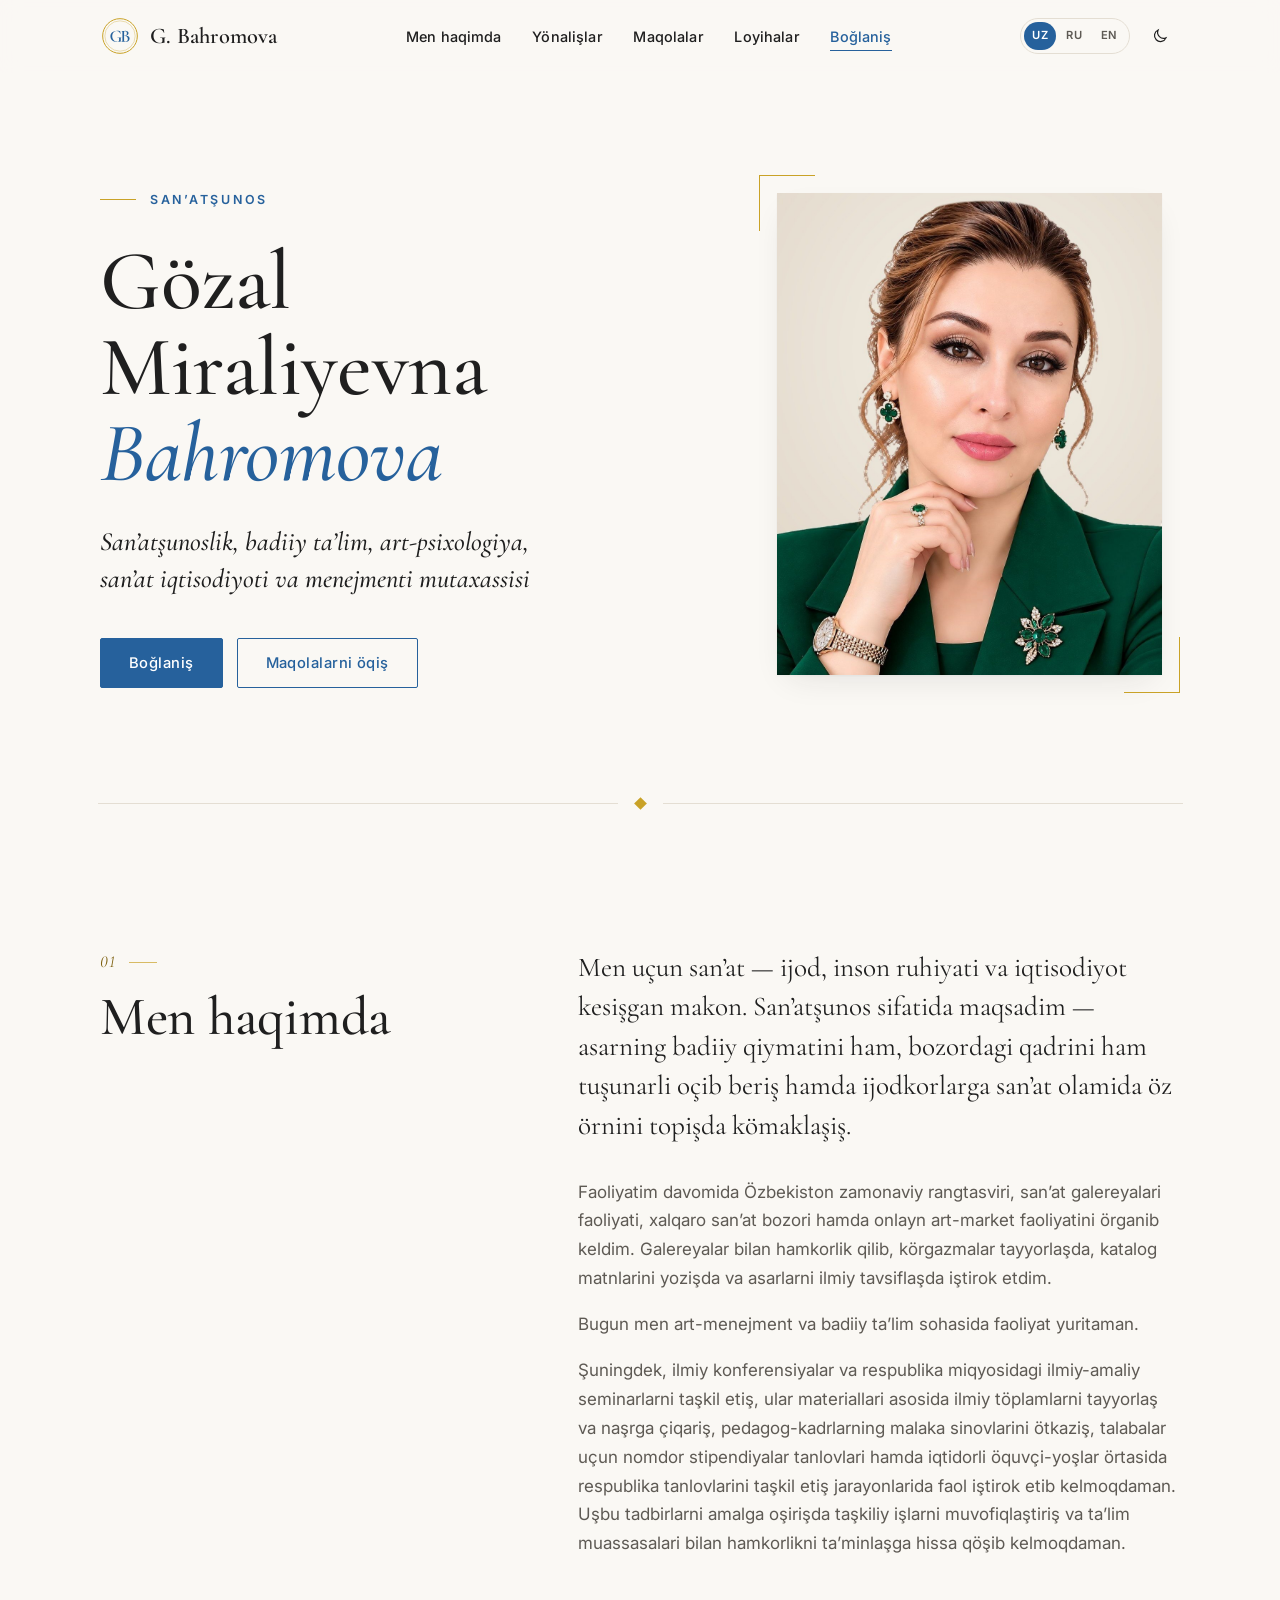
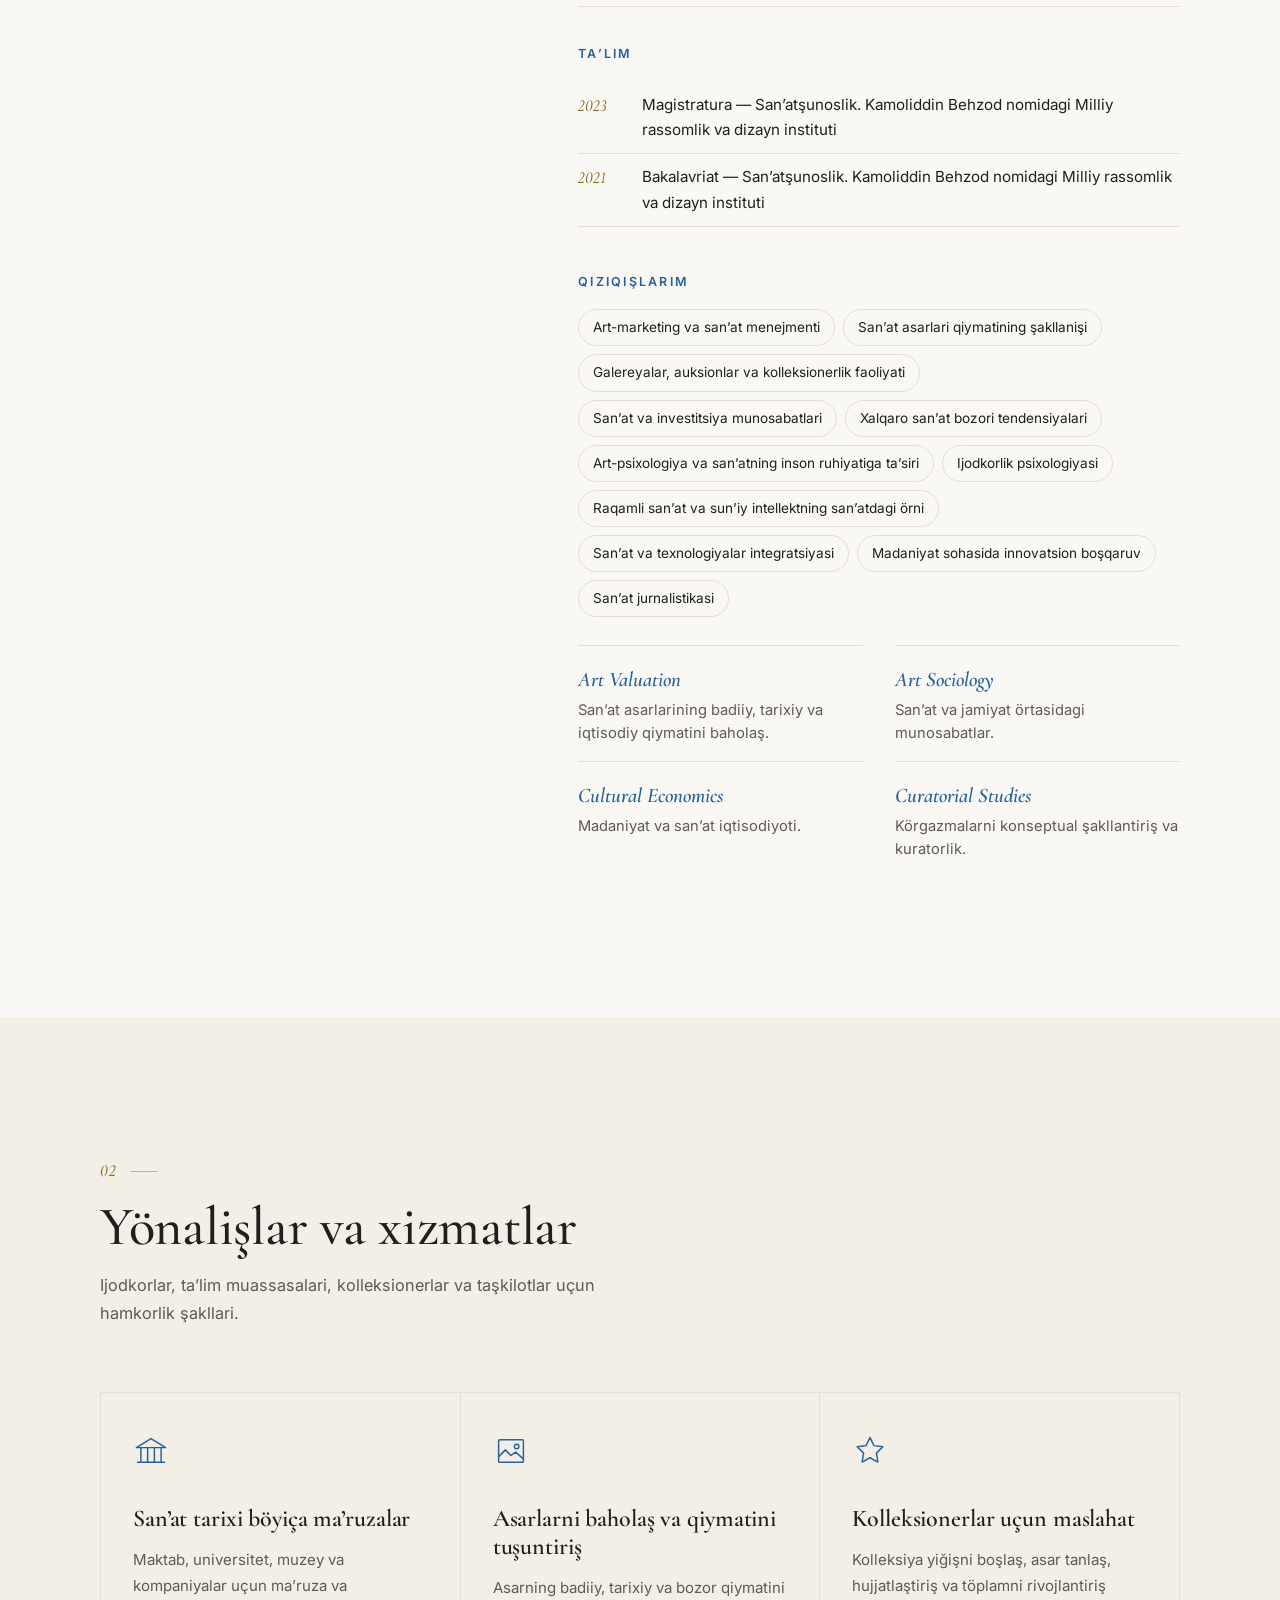
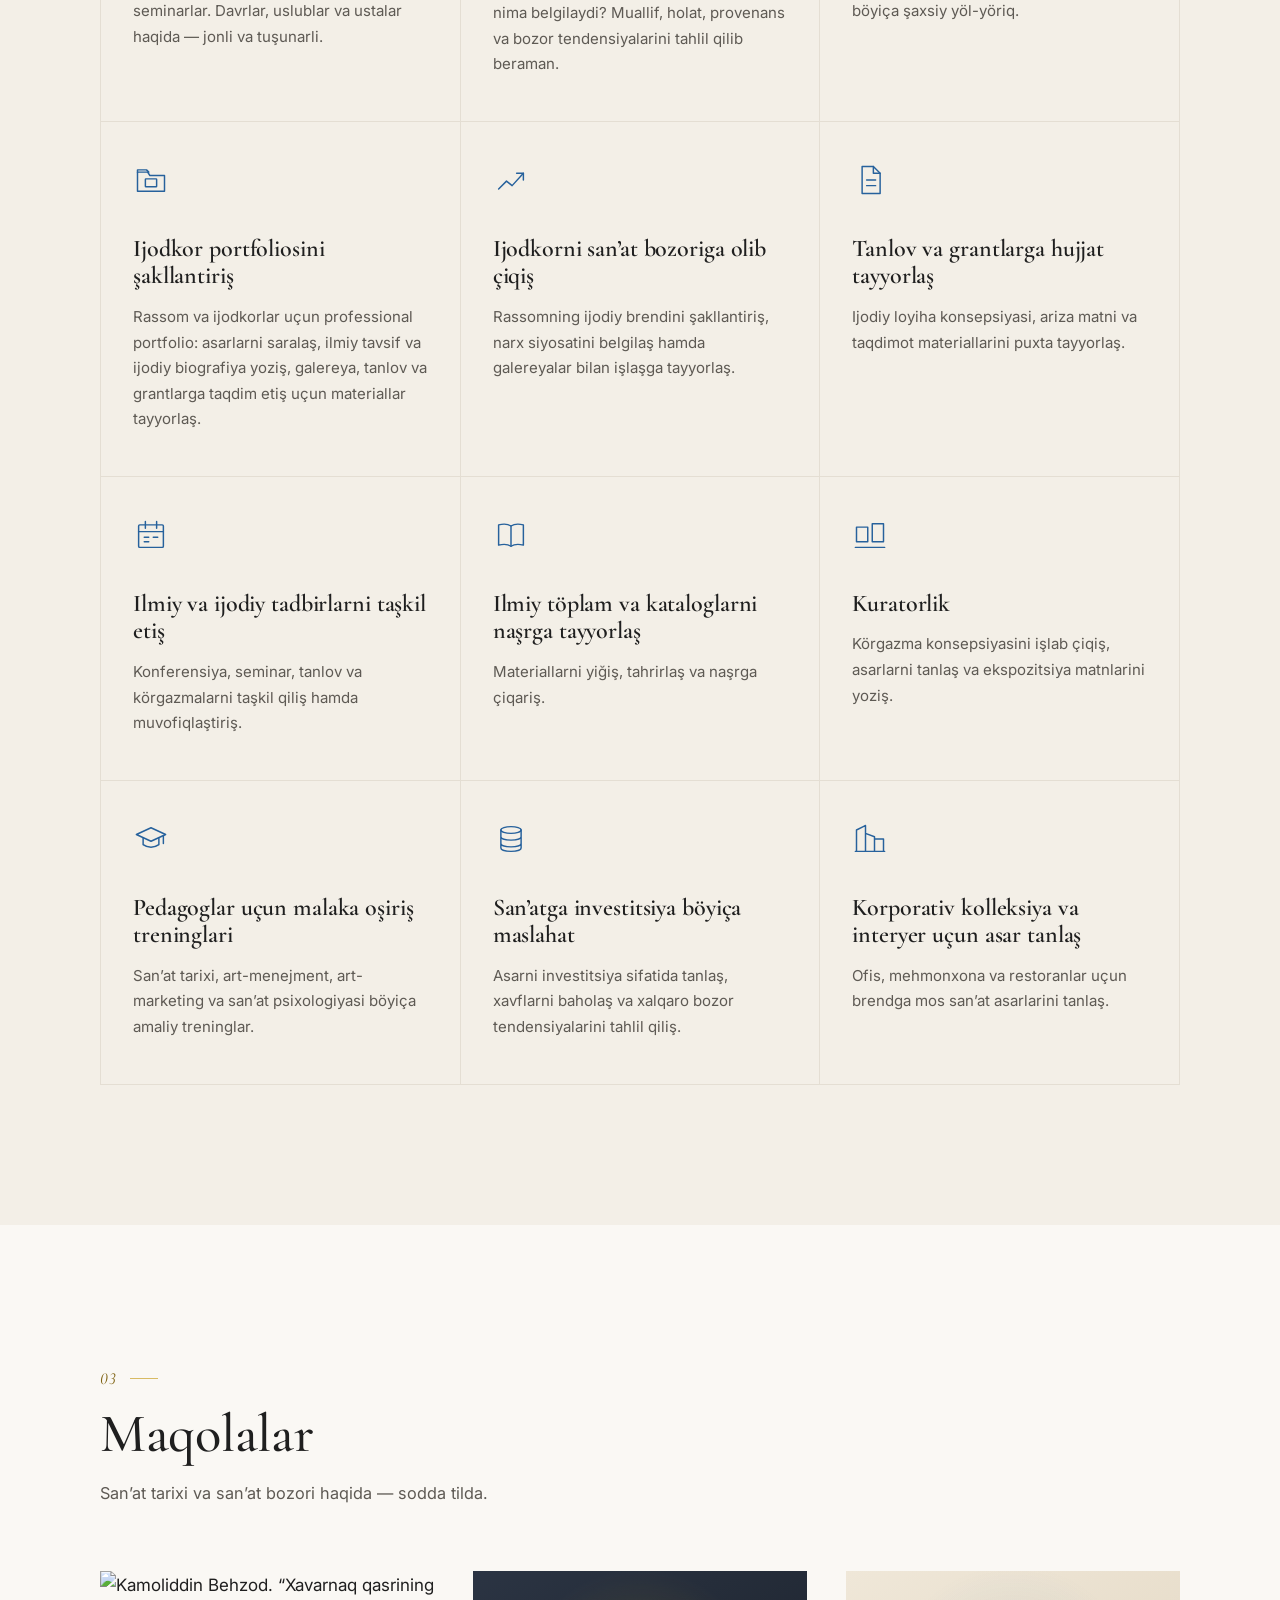
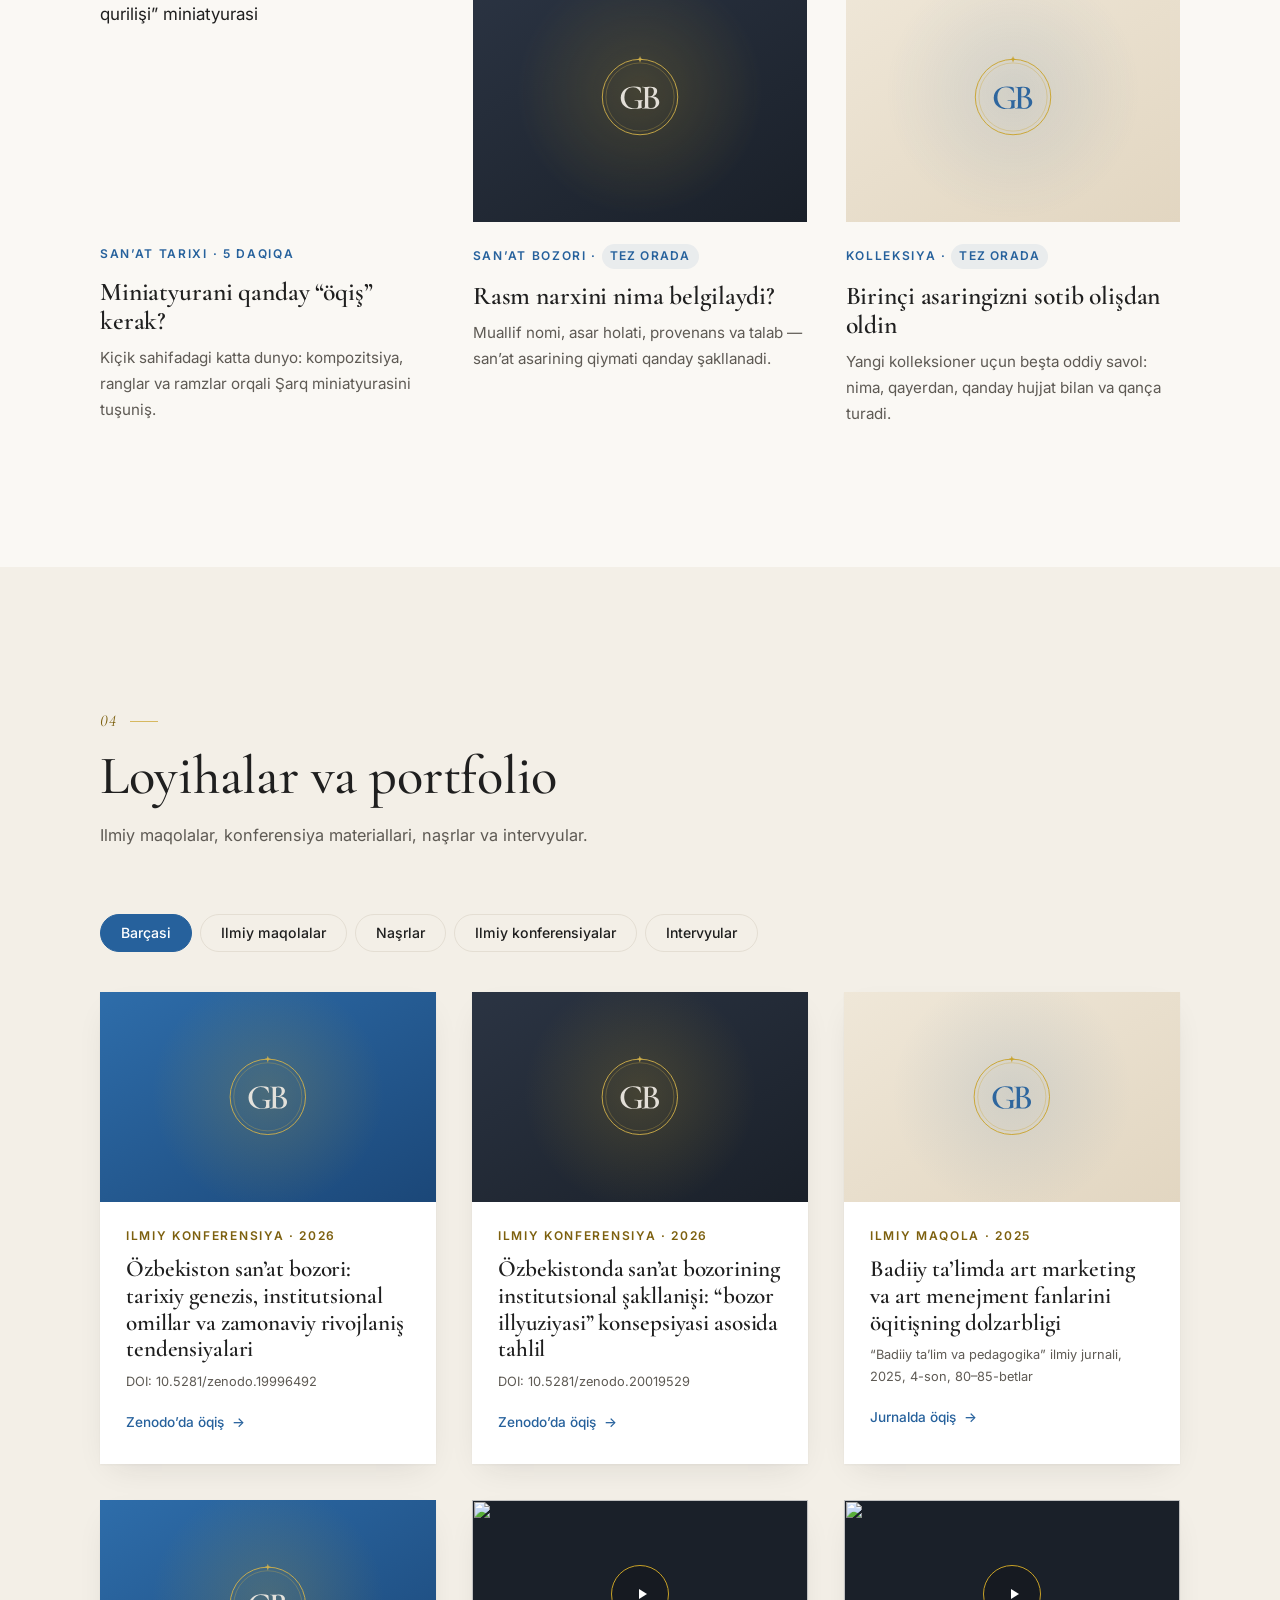
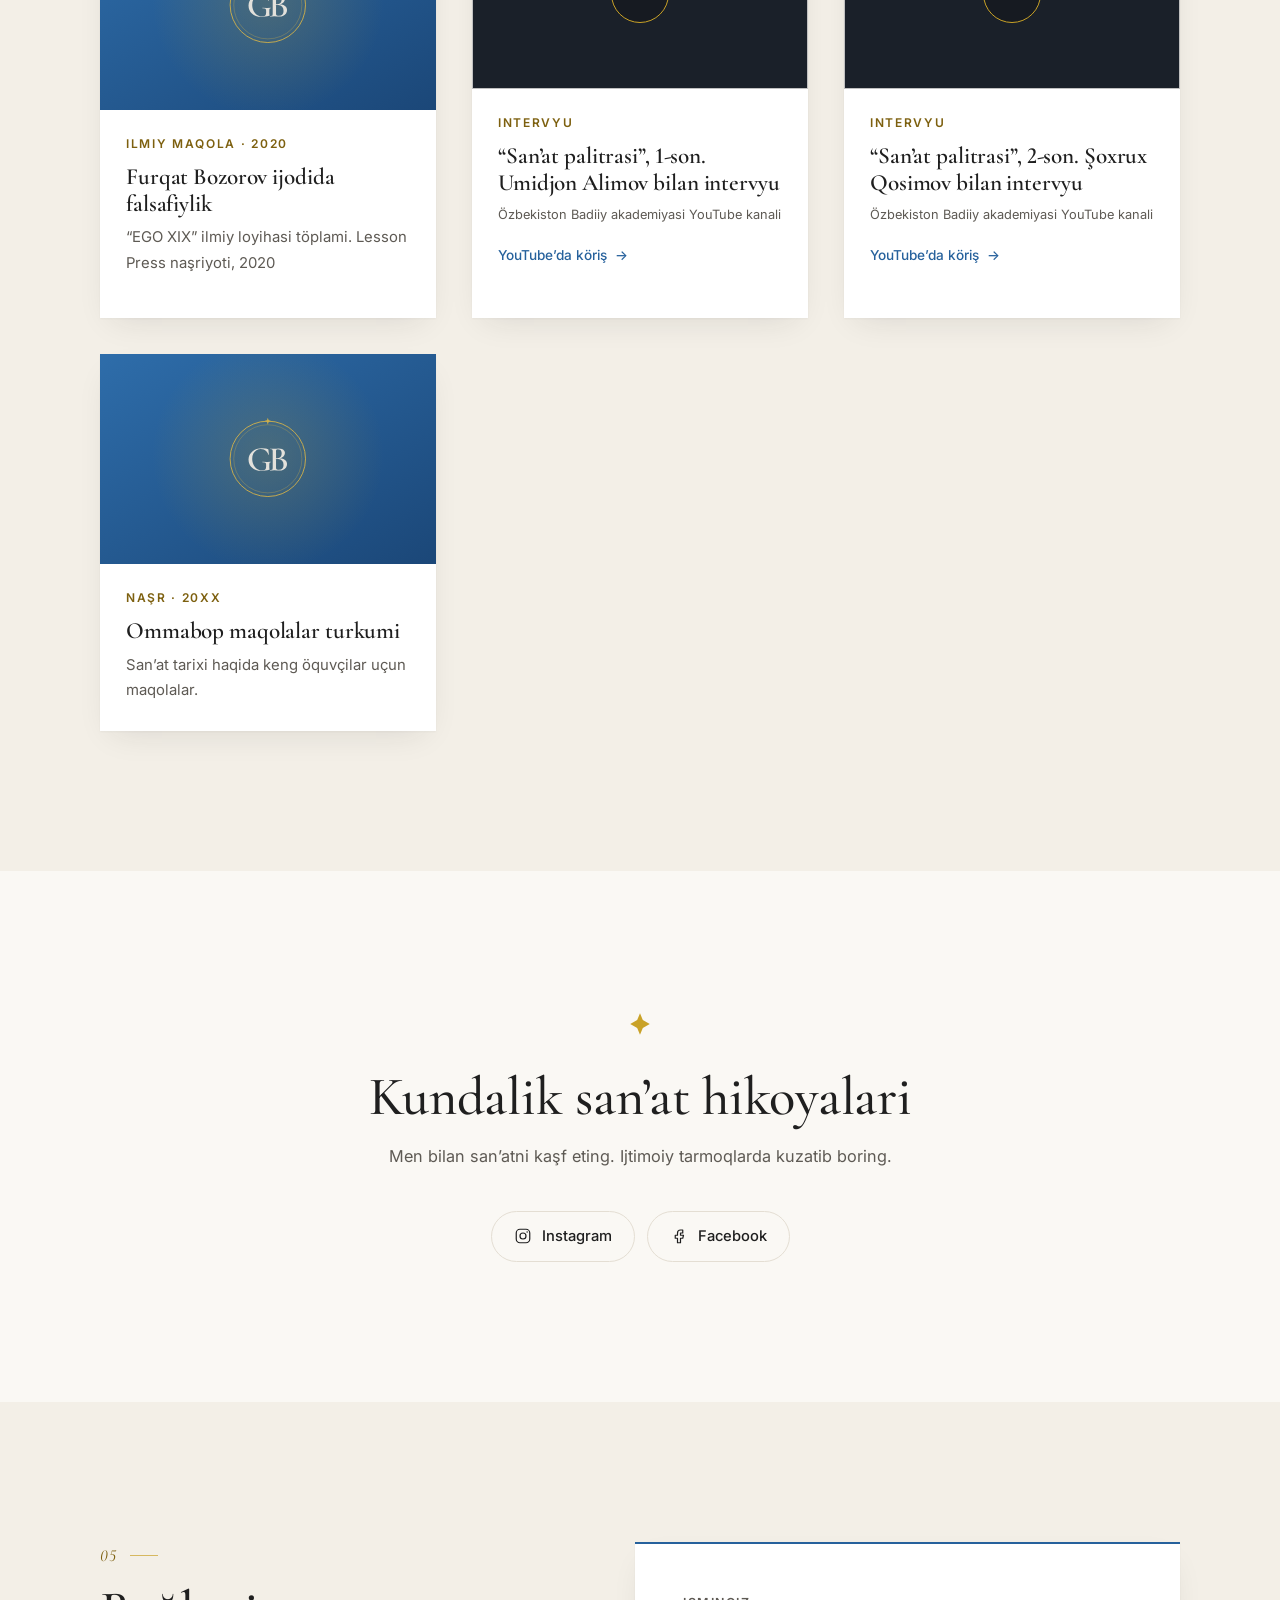
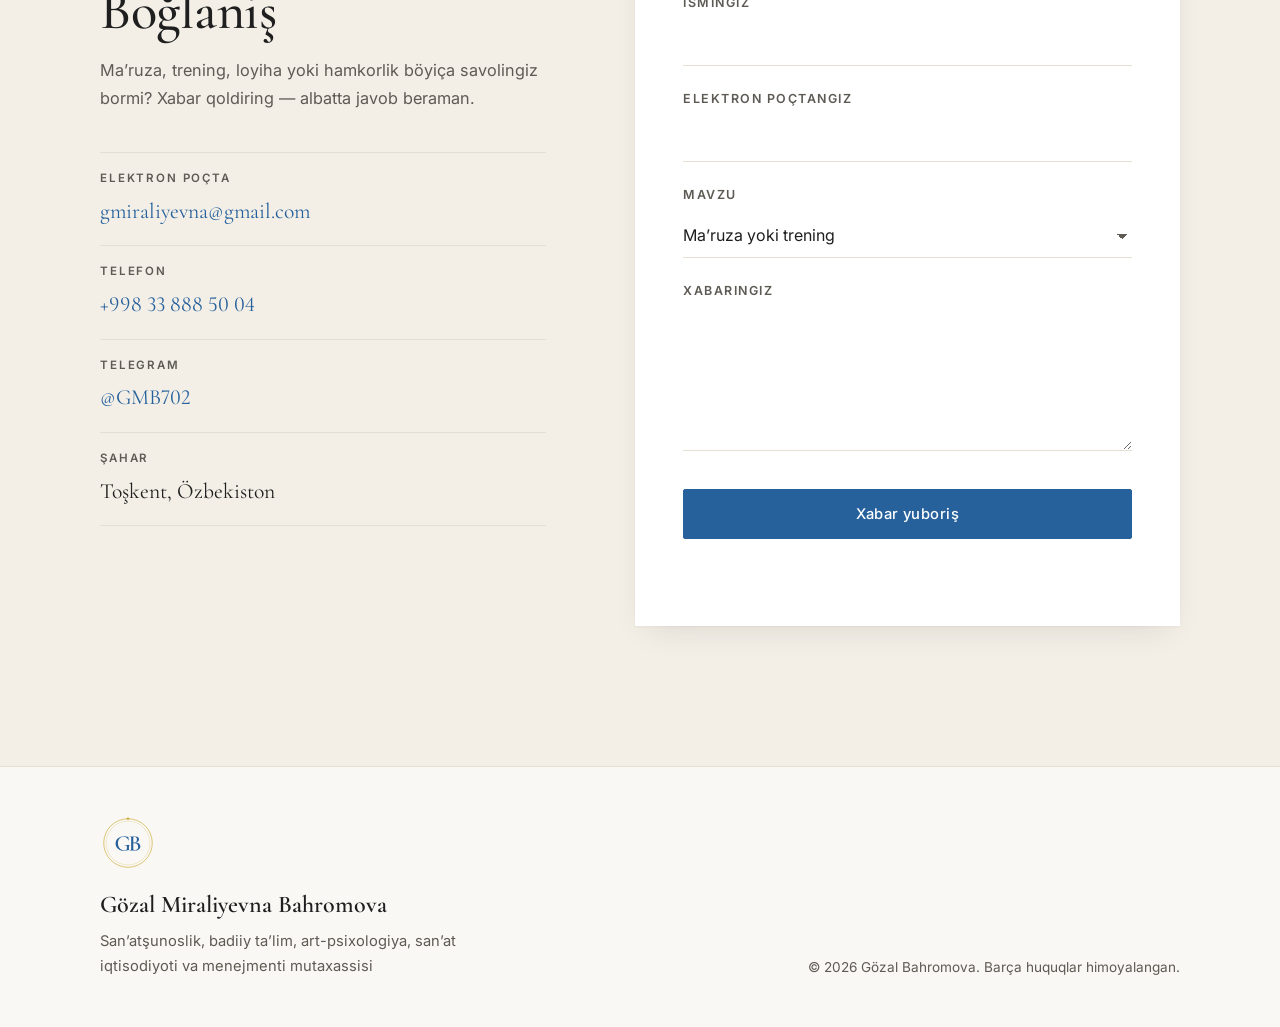
==== commit 5453a1b3: "“Miniatyurani qanday öqiş kerak?” maqolasini qo‘shish Maqola sahifasi (miniatyurani-oqish.html) va b" ====
--- a/index.html
+++ b/index.html
@@ -286,15 +286,14 @@
 
         <div class="articles-grid">
           <article class="card reveal">
-            <div class="card-link">
-              <!-- Maqola tayyor bo‘lgach: div o‘rniga <a href="maqola-manzili" class="card-link"> va bezak o‘rniga <img src="images/article-1.jpg" alt="..." loading="lazy"> qo‘ying -->
-              <div class="cover cover-card" aria-hidden="true"></div>
+            <a href="miniatyurani-oqish.html" class="card-link">
+              <div><img src="https://upload.wikimedia.org/wikipedia/commons/thumb/8/89/Kamal-ud-din_Bihzad_-_Construction_of_the_fort_of_Kharnaq.jpg/500px-Kamal-ud-din_Bihzad_-_Construction_of_the_fort_of_Kharnaq.jpg" alt="Kamoliddin Behzod. “Xavarnaq qasrining qurilişi” miniatyurasi" loading="lazy" style="object-position: center 30%;"></div>
               <div class="card-body">
-                <p class="card-meta"><span data-i18n="cat.history">Sanʼat tarixi</span> · <span class="soon" data-i18n="soon">Tez orada</span></p>
+                <p class="card-meta"><span data-i18n="cat.history">Sanʼat tarixi</span> · 5 daqiqa</p>
                 <h3 data-i18n="a1.title">Miniatyurani qanday “öqiş” kerak?</h3>
                 <p data-i18n="a1.text">Kiçik sahifadagi katta dunyo: kompozitsiya, ranglar va ramzlar orqali Şarq miniatyurasini tuşuniş.</p>
               </div>
-            </div>
+            </a>
           </article>
 
           <article class="card reveal">
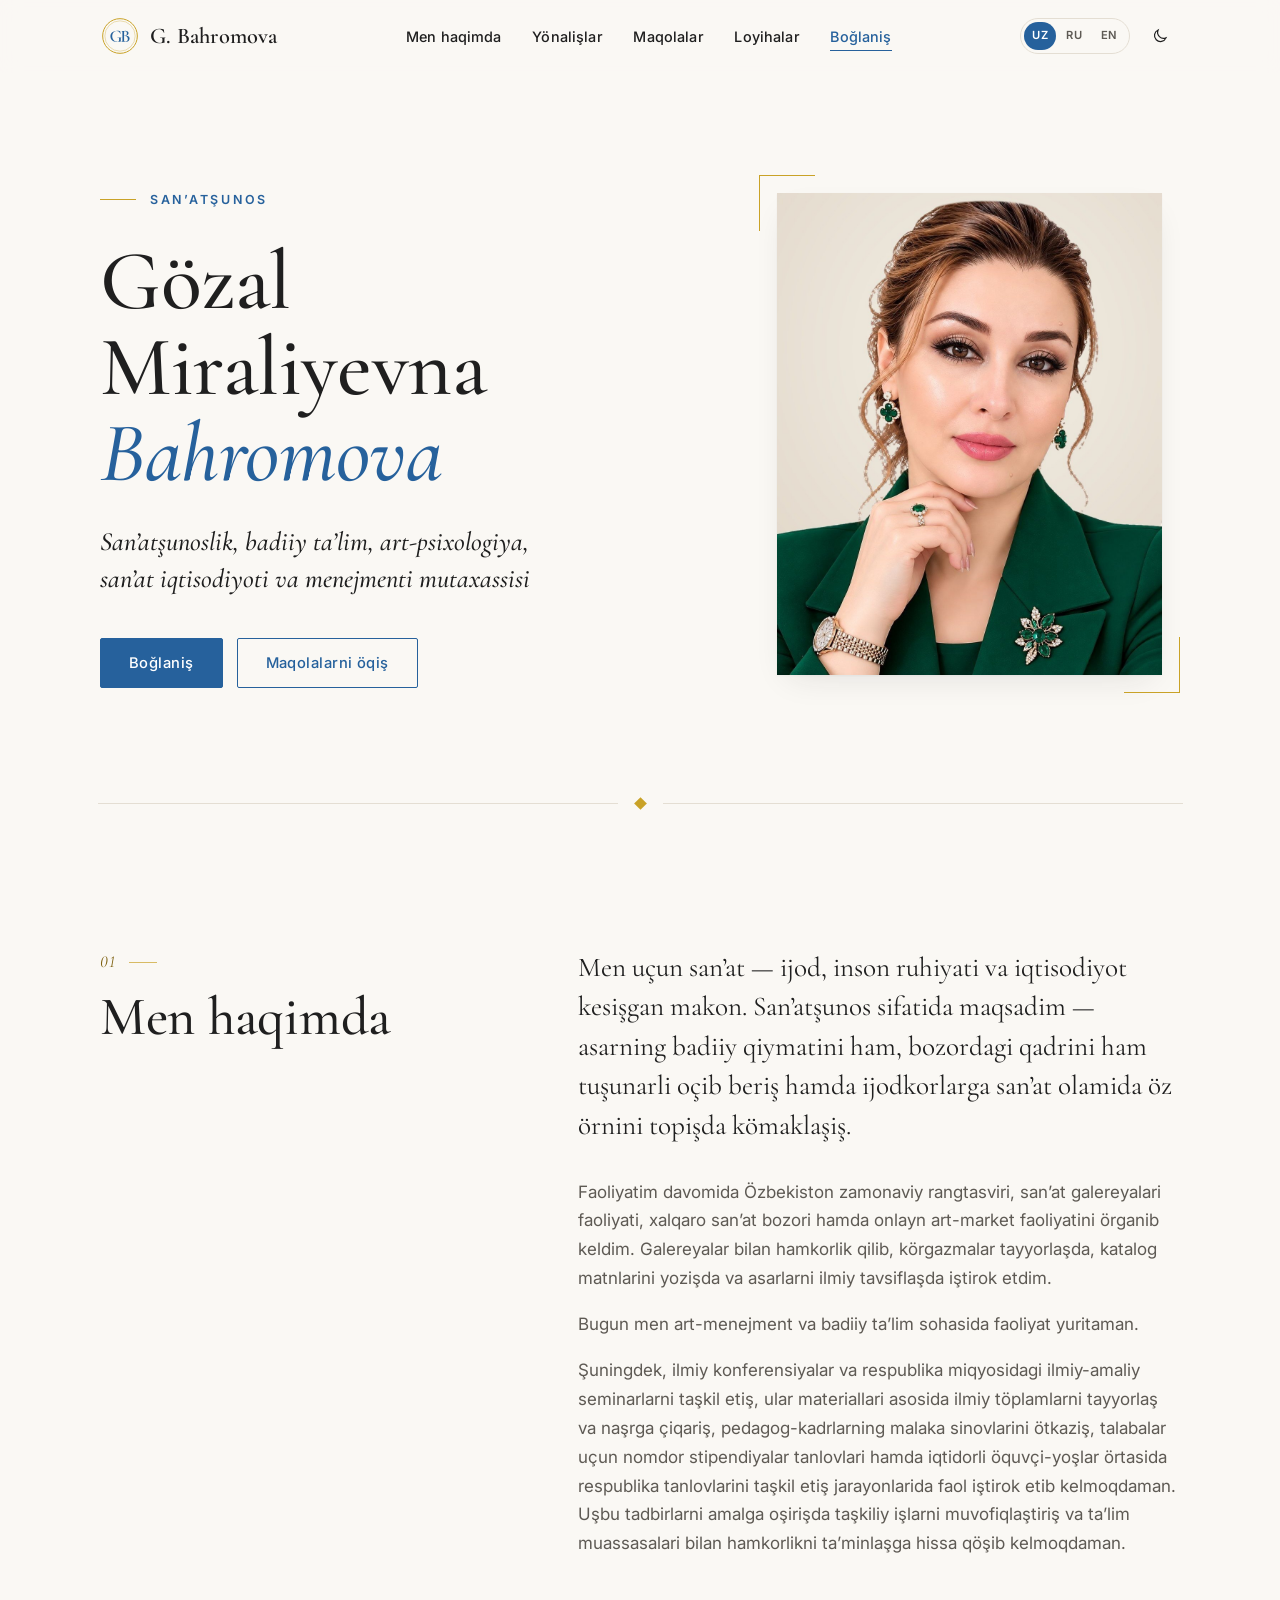
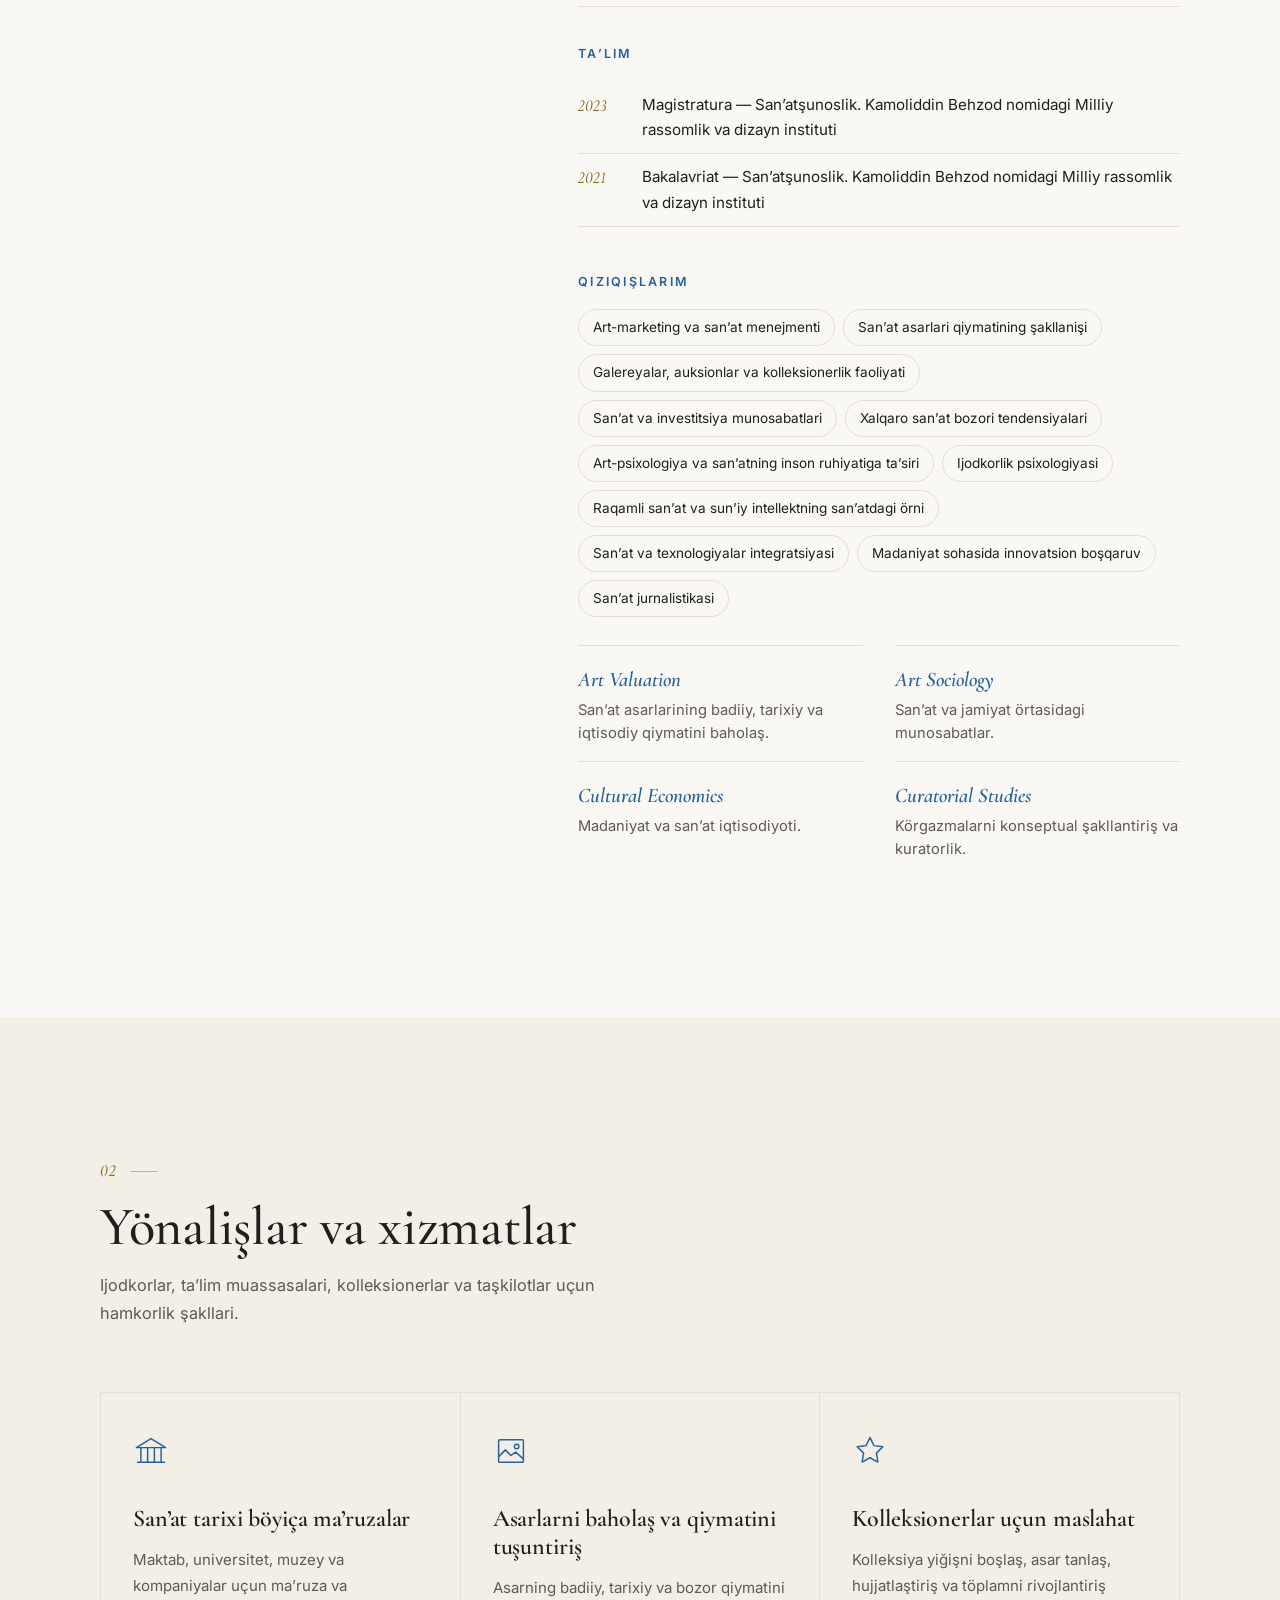
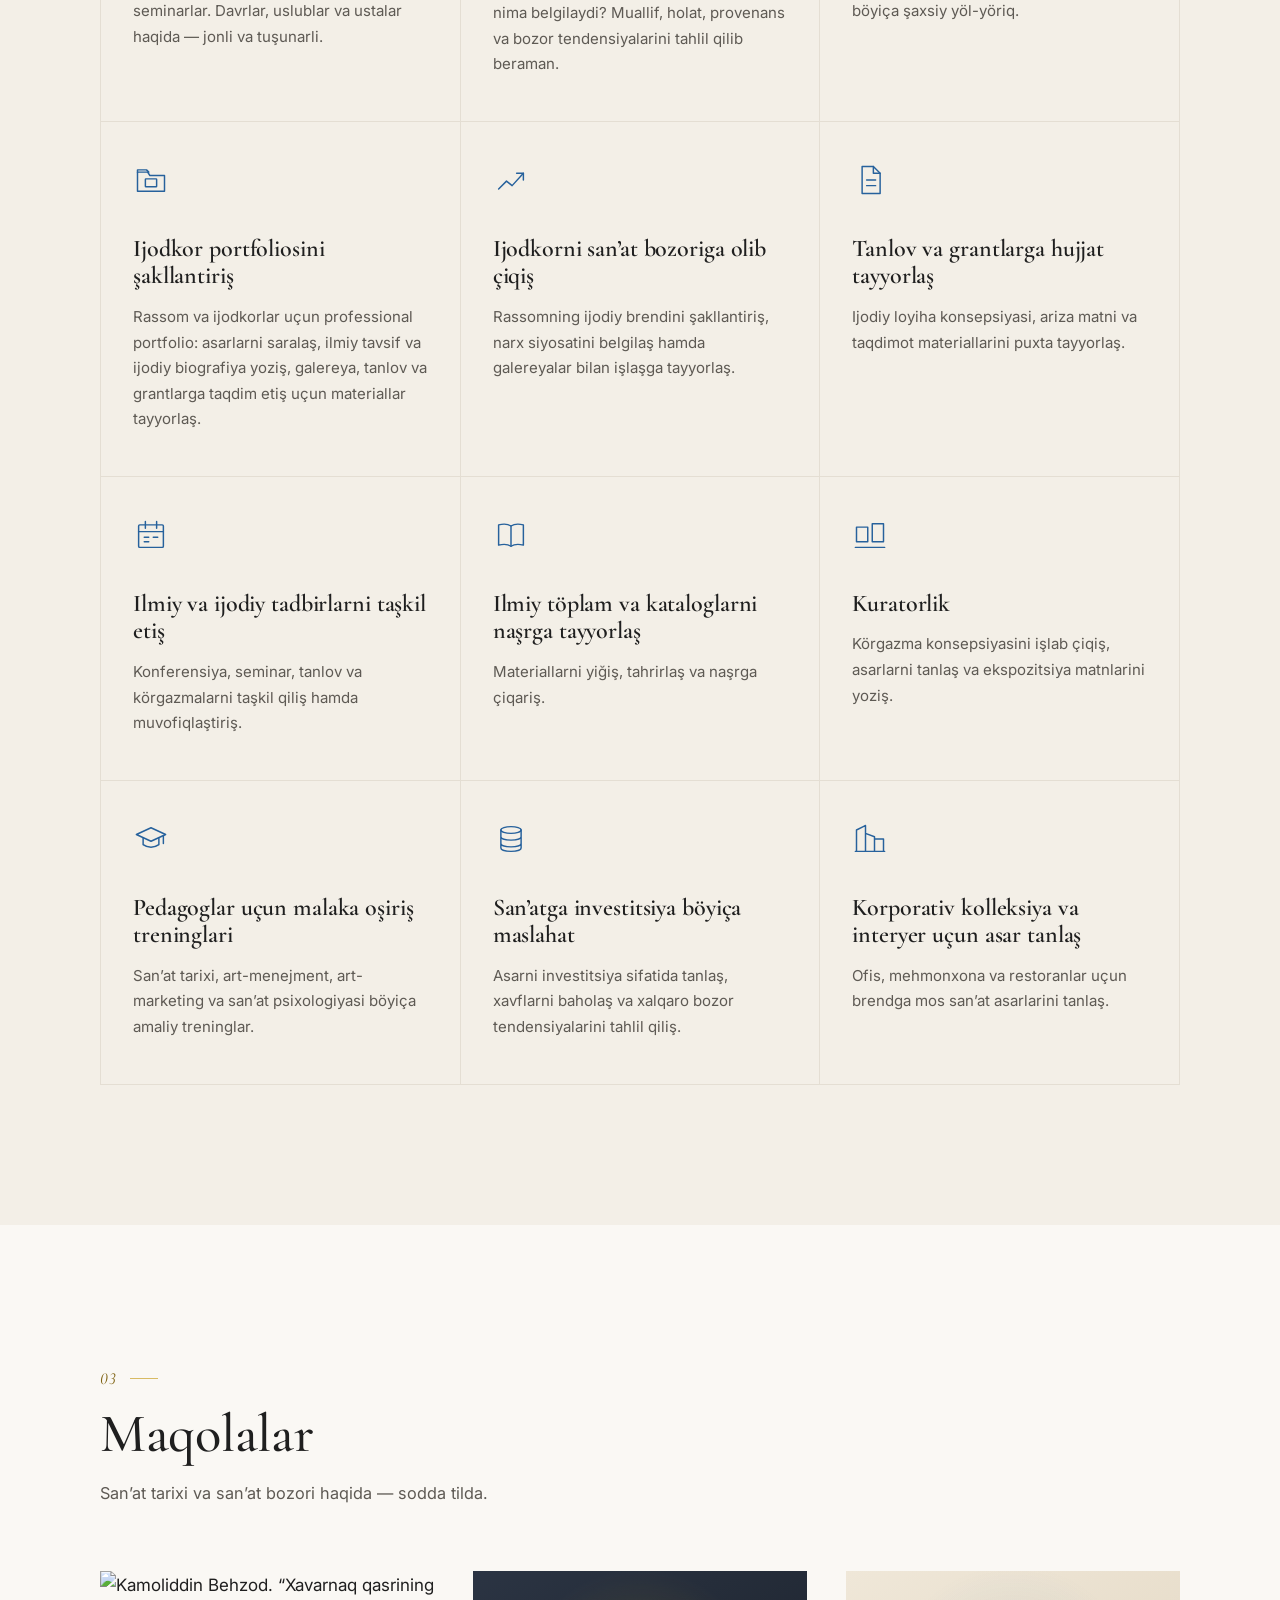
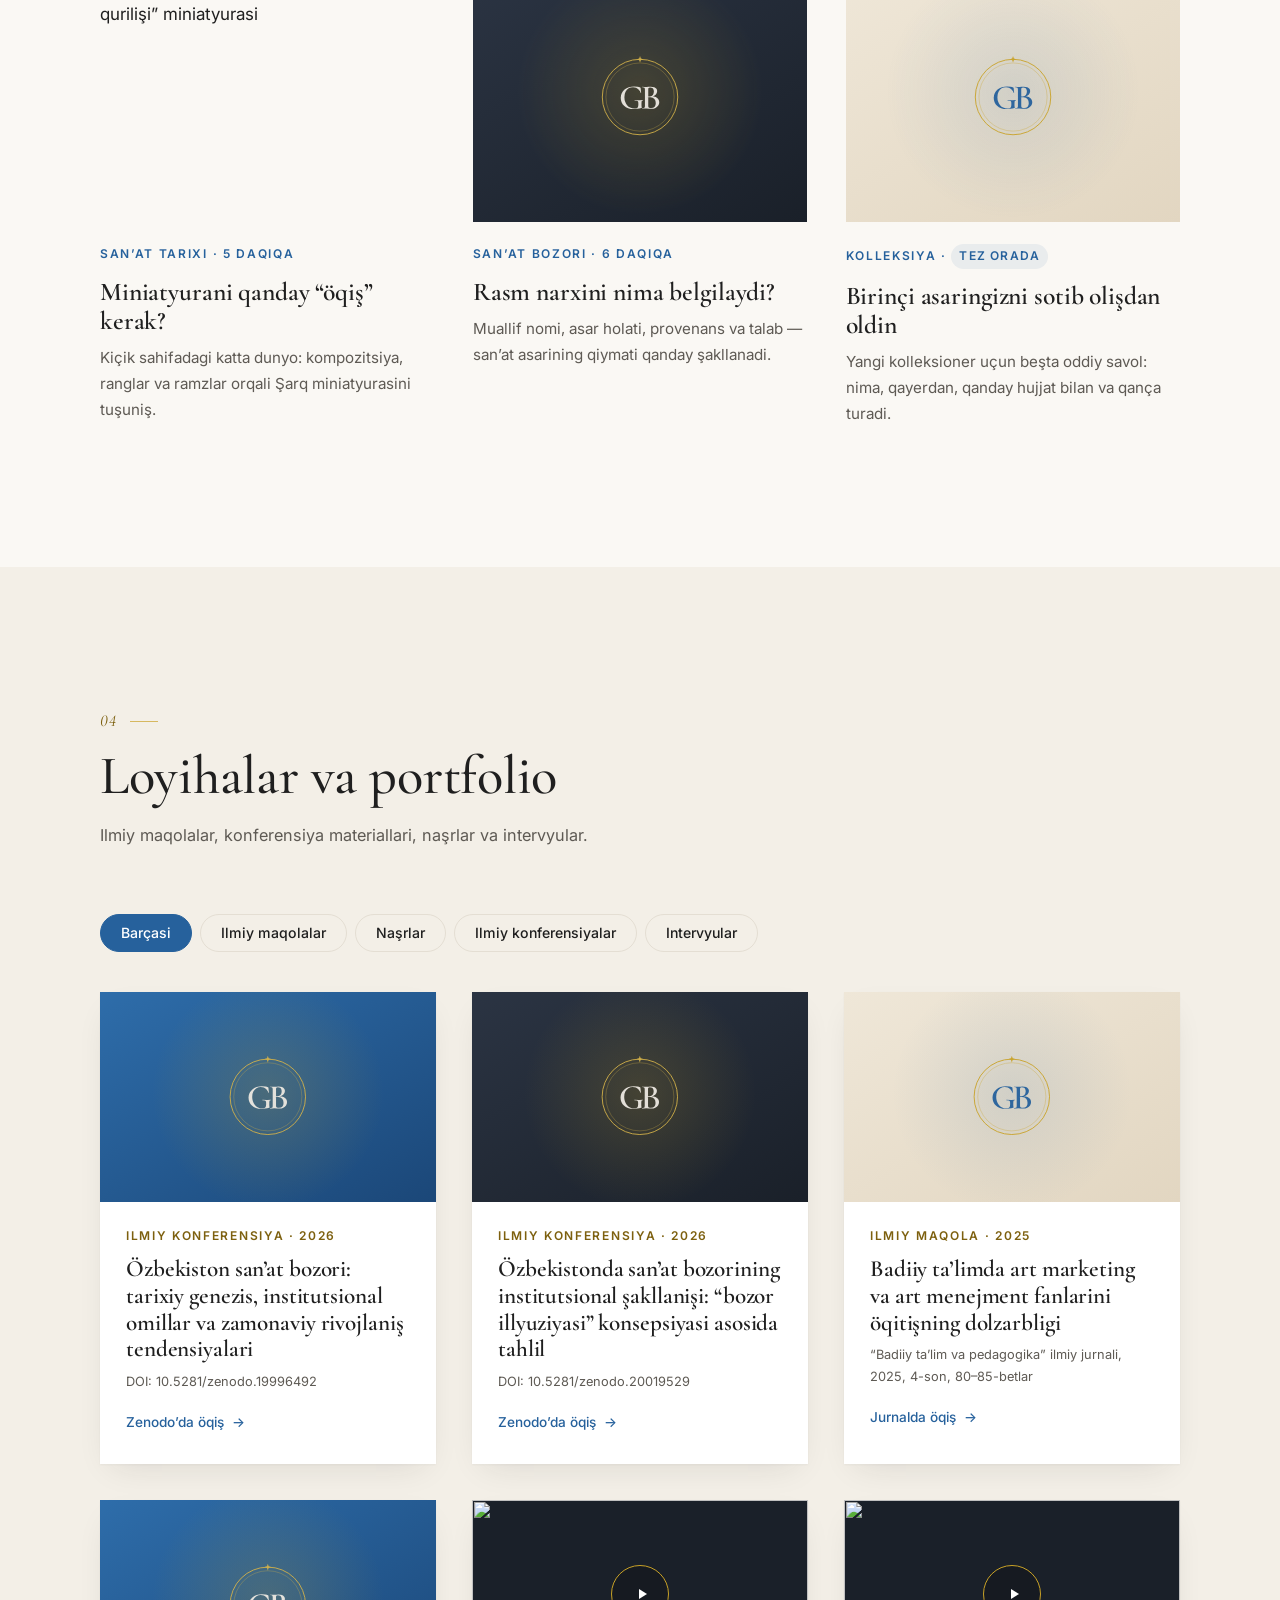
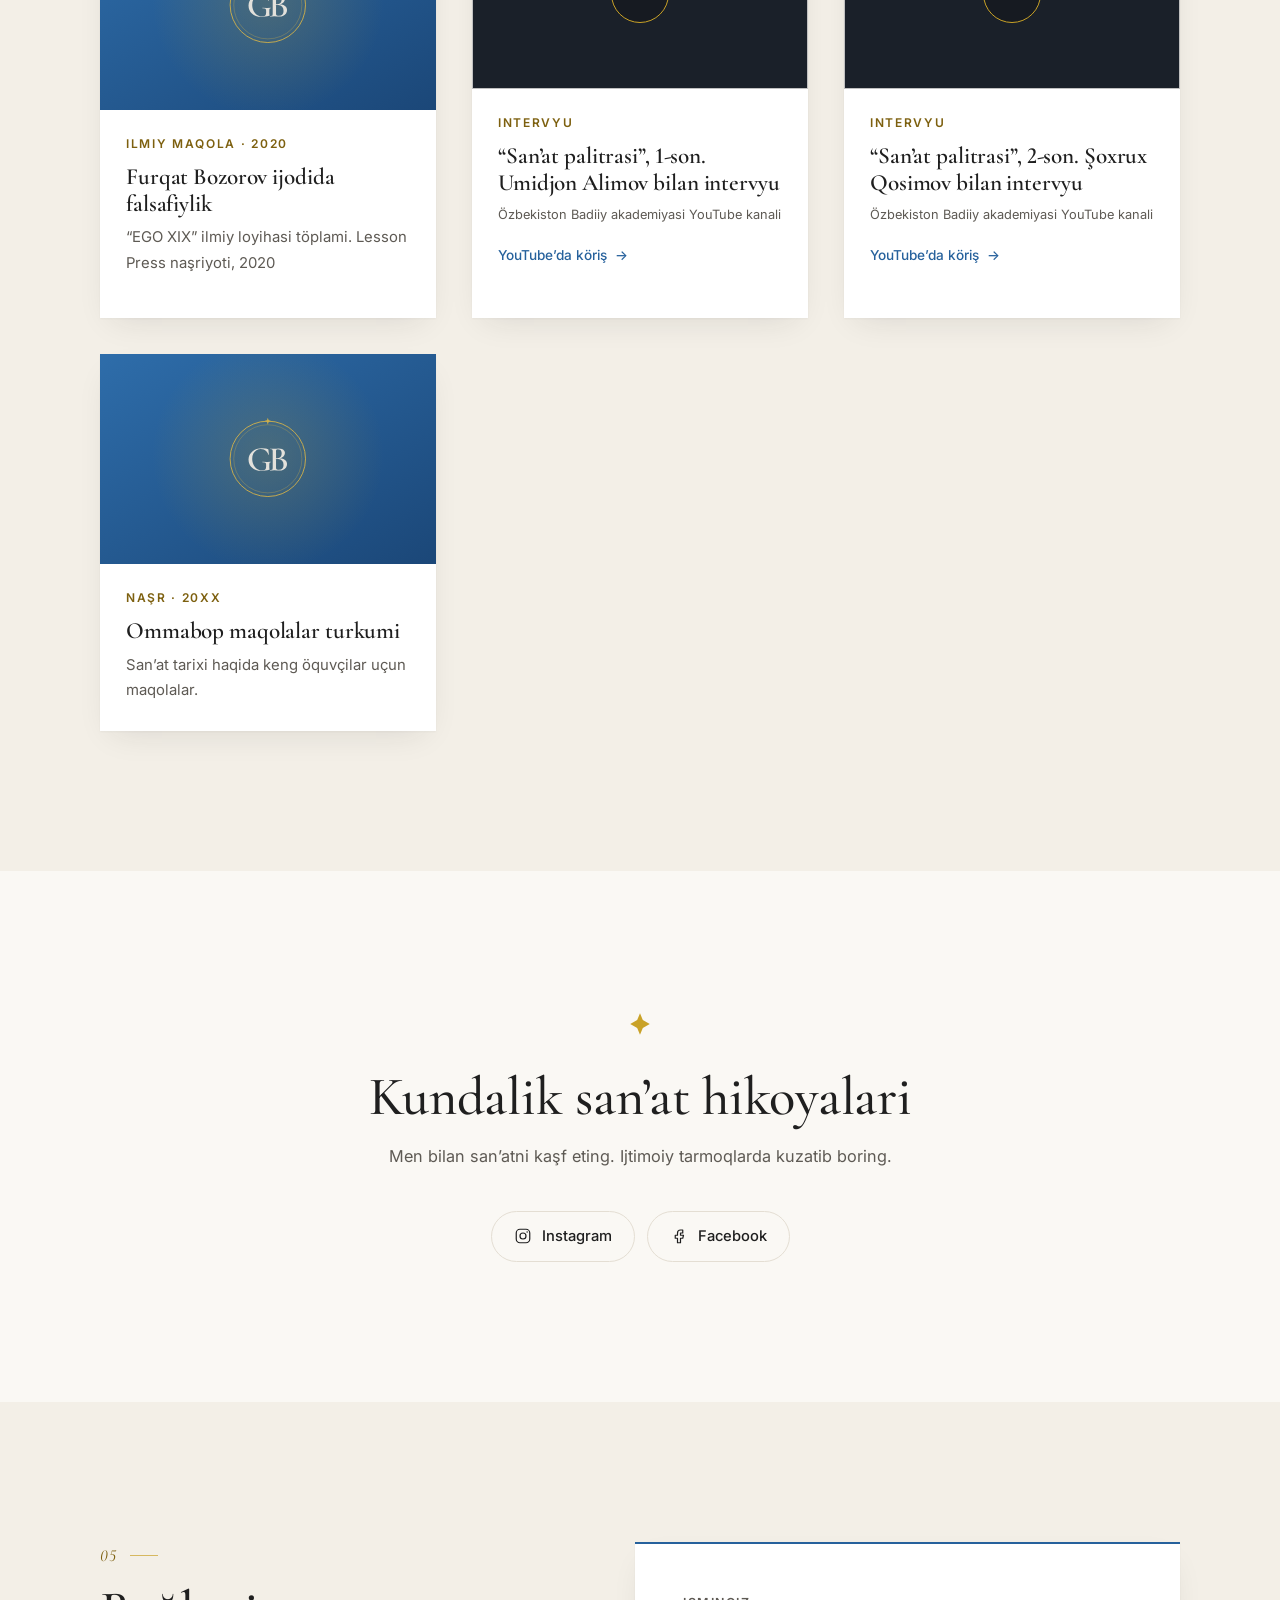
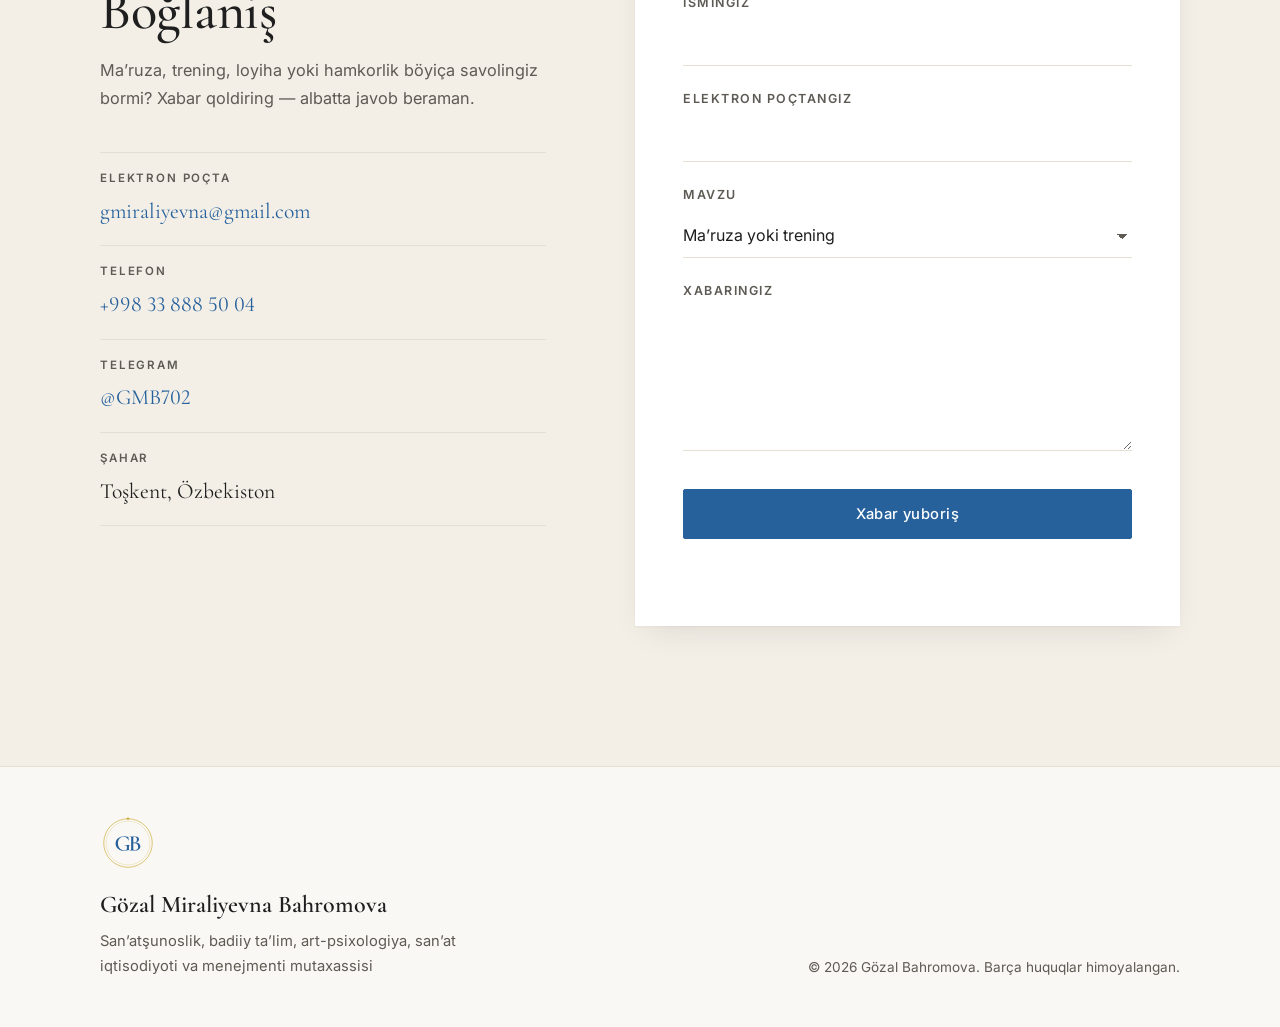
==== commit ad48a09a: "“Rasm narxini nima belgilaydi?” maqolasini qo‘shish Co-Authored-By: Claude Opus 5.5 <noreply@anthrop" ====
--- a/index.html
+++ b/index.html
@@ -297,14 +297,14 @@
           </article>
 
           <article class="card reveal">
-            <div class="card-link">
+            <a href="rasm-narxi.html" class="card-link">
               <div class="cover cover-card" aria-hidden="true"></div>
               <div class="card-body">
-                <p class="card-meta"><span data-i18n="cat.market">Sanʼat bozori</span> · <span class="soon" data-i18n="soon">Tez orada</span></p>
+                <p class="card-meta"><span data-i18n="cat.market">Sanʼat bozori</span> · 6 daqiqa</p>
                 <h3 data-i18n="a2.title">Rasm narxini nima belgilaydi?</h3>
                 <p data-i18n="a2.text">Muallif nomi, asar holati, provenans va talab — sanʼat asarining qiymati qanday şakllanadi.</p>
               </div>
-            </div>
+            </a>
           </article>
 
           <article class="card reveal">
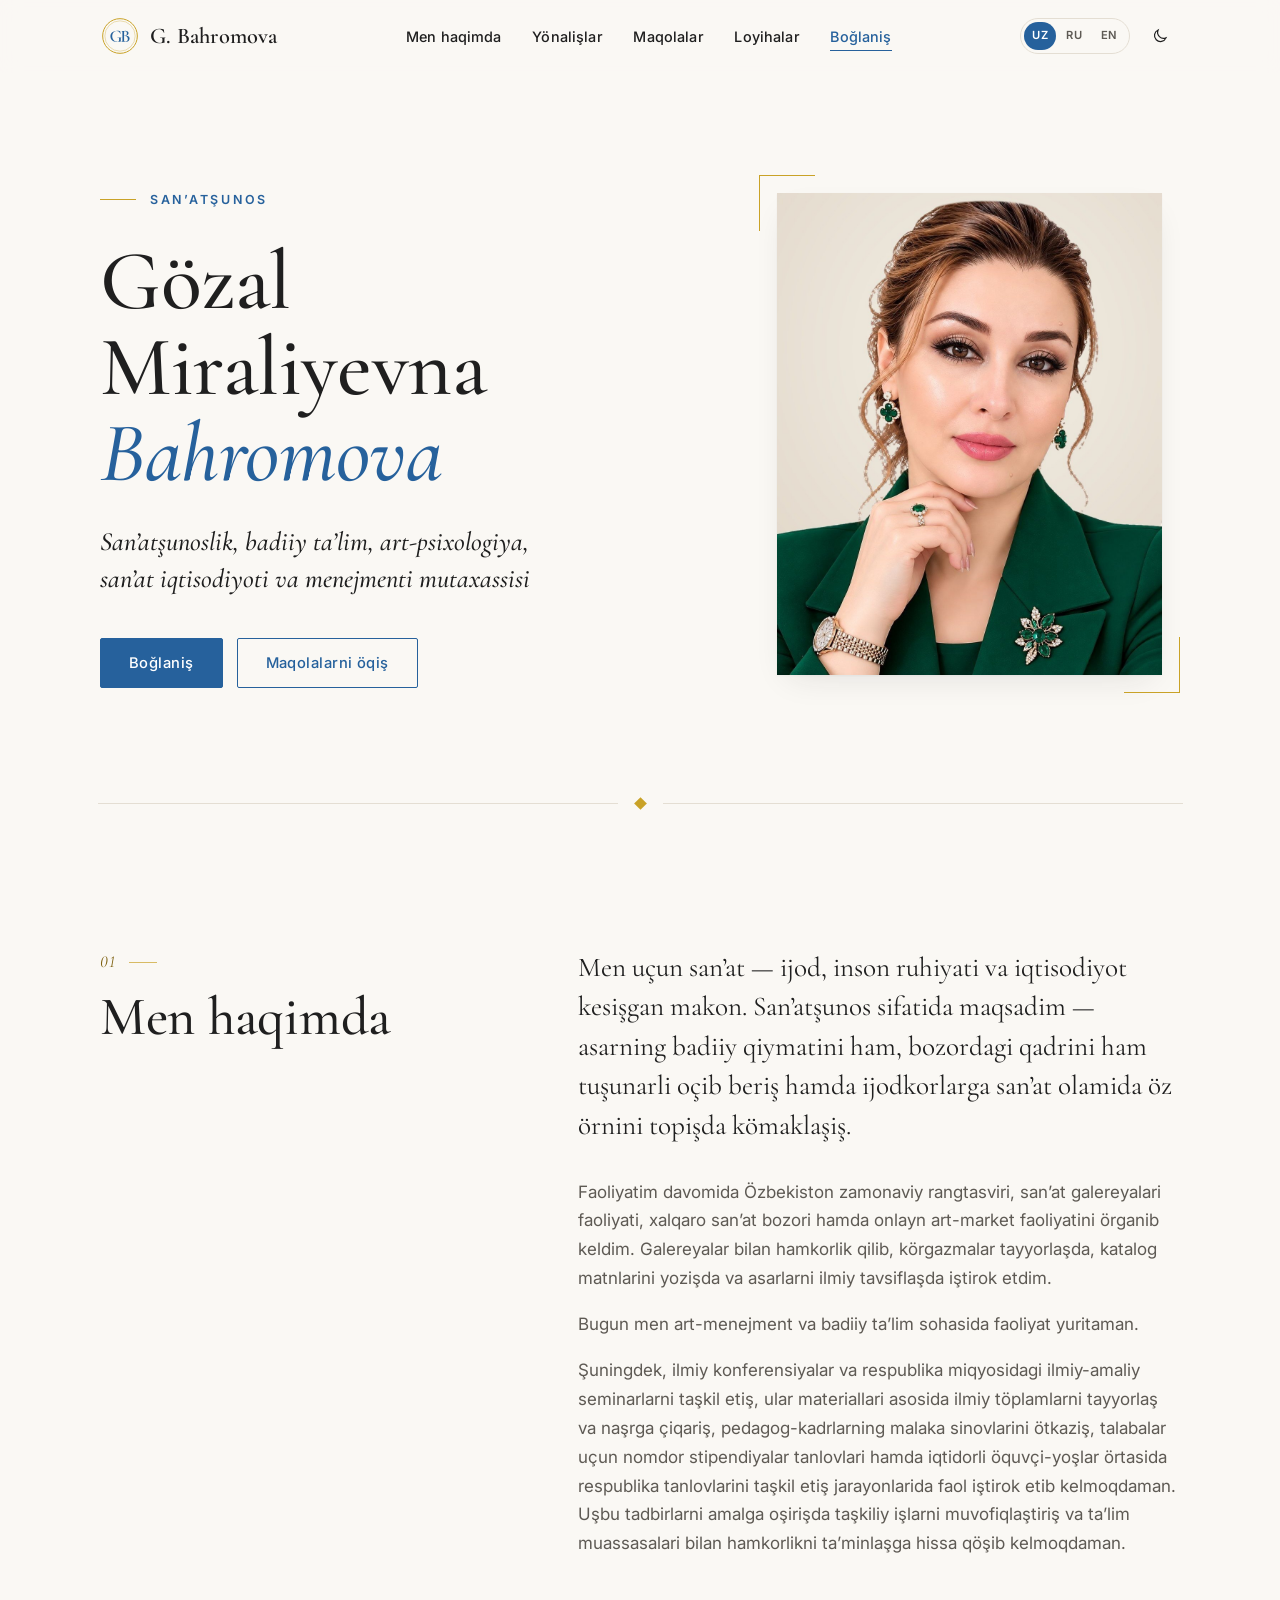
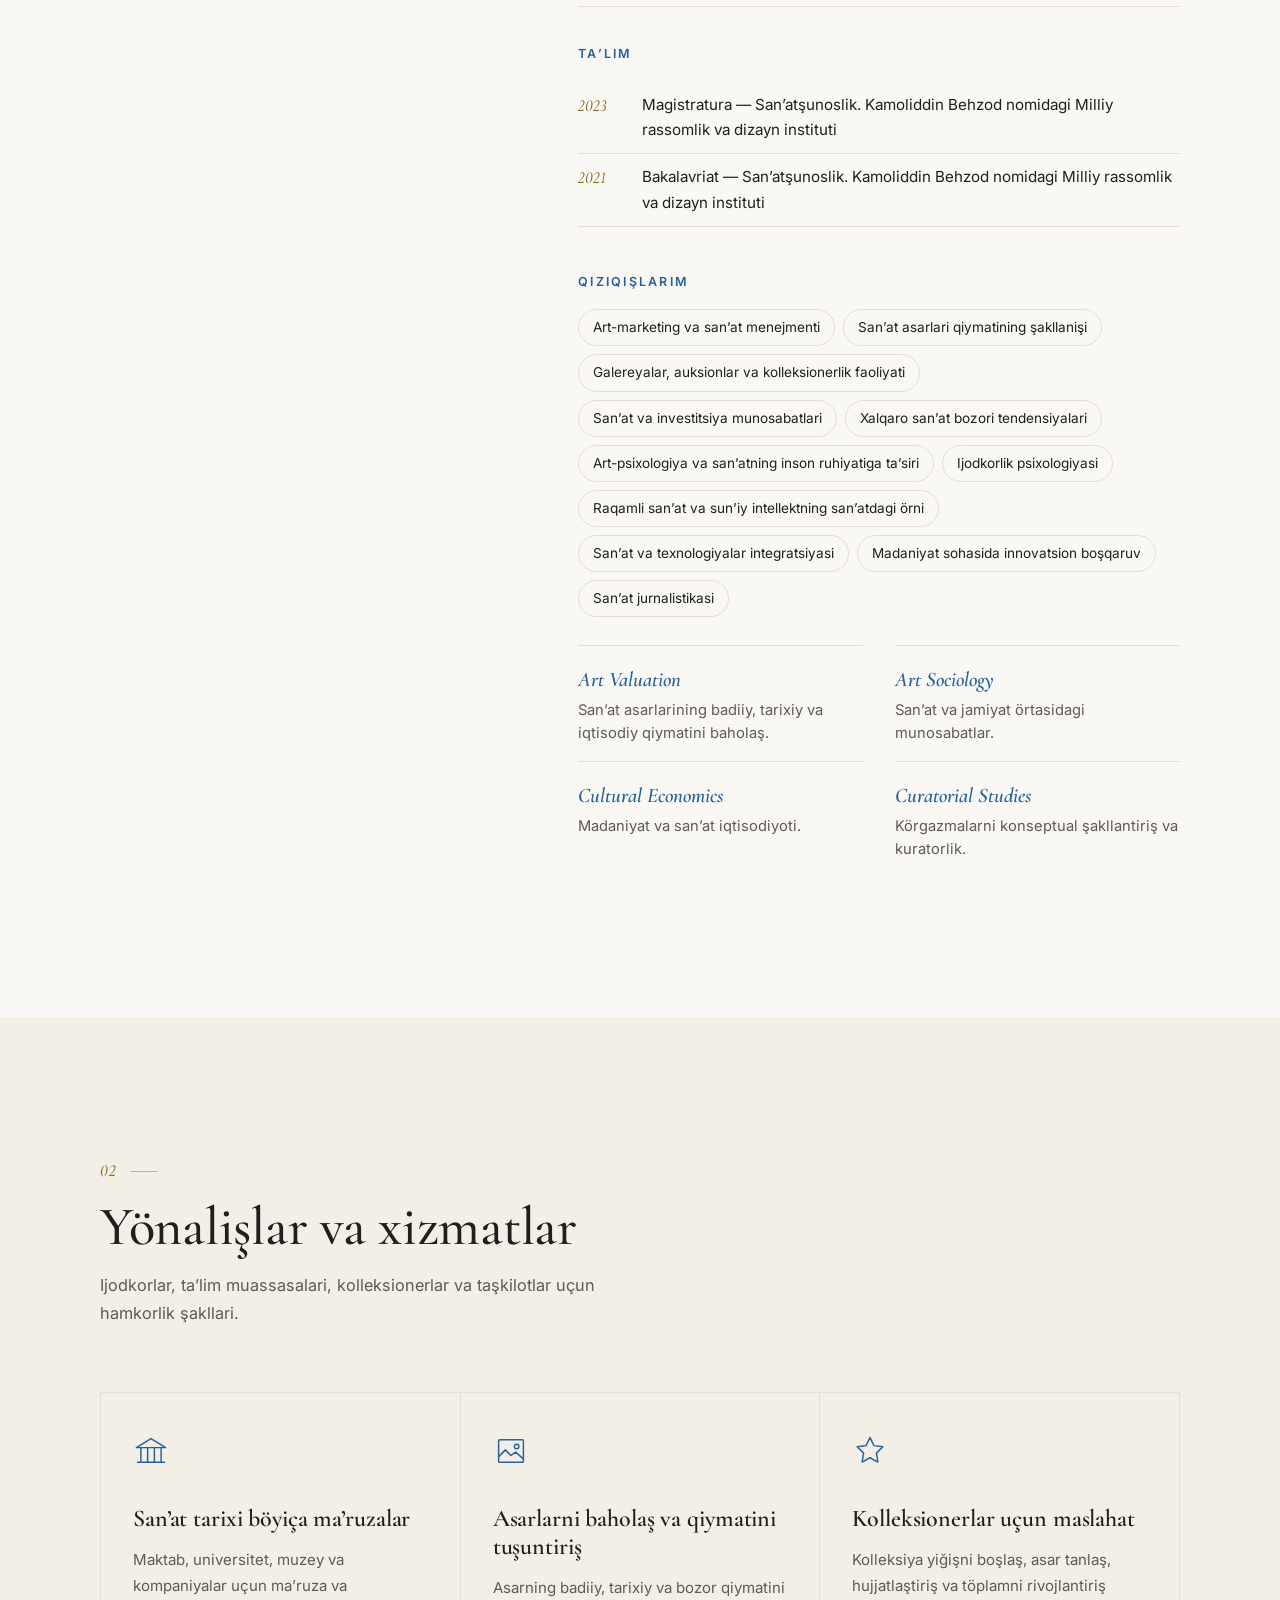
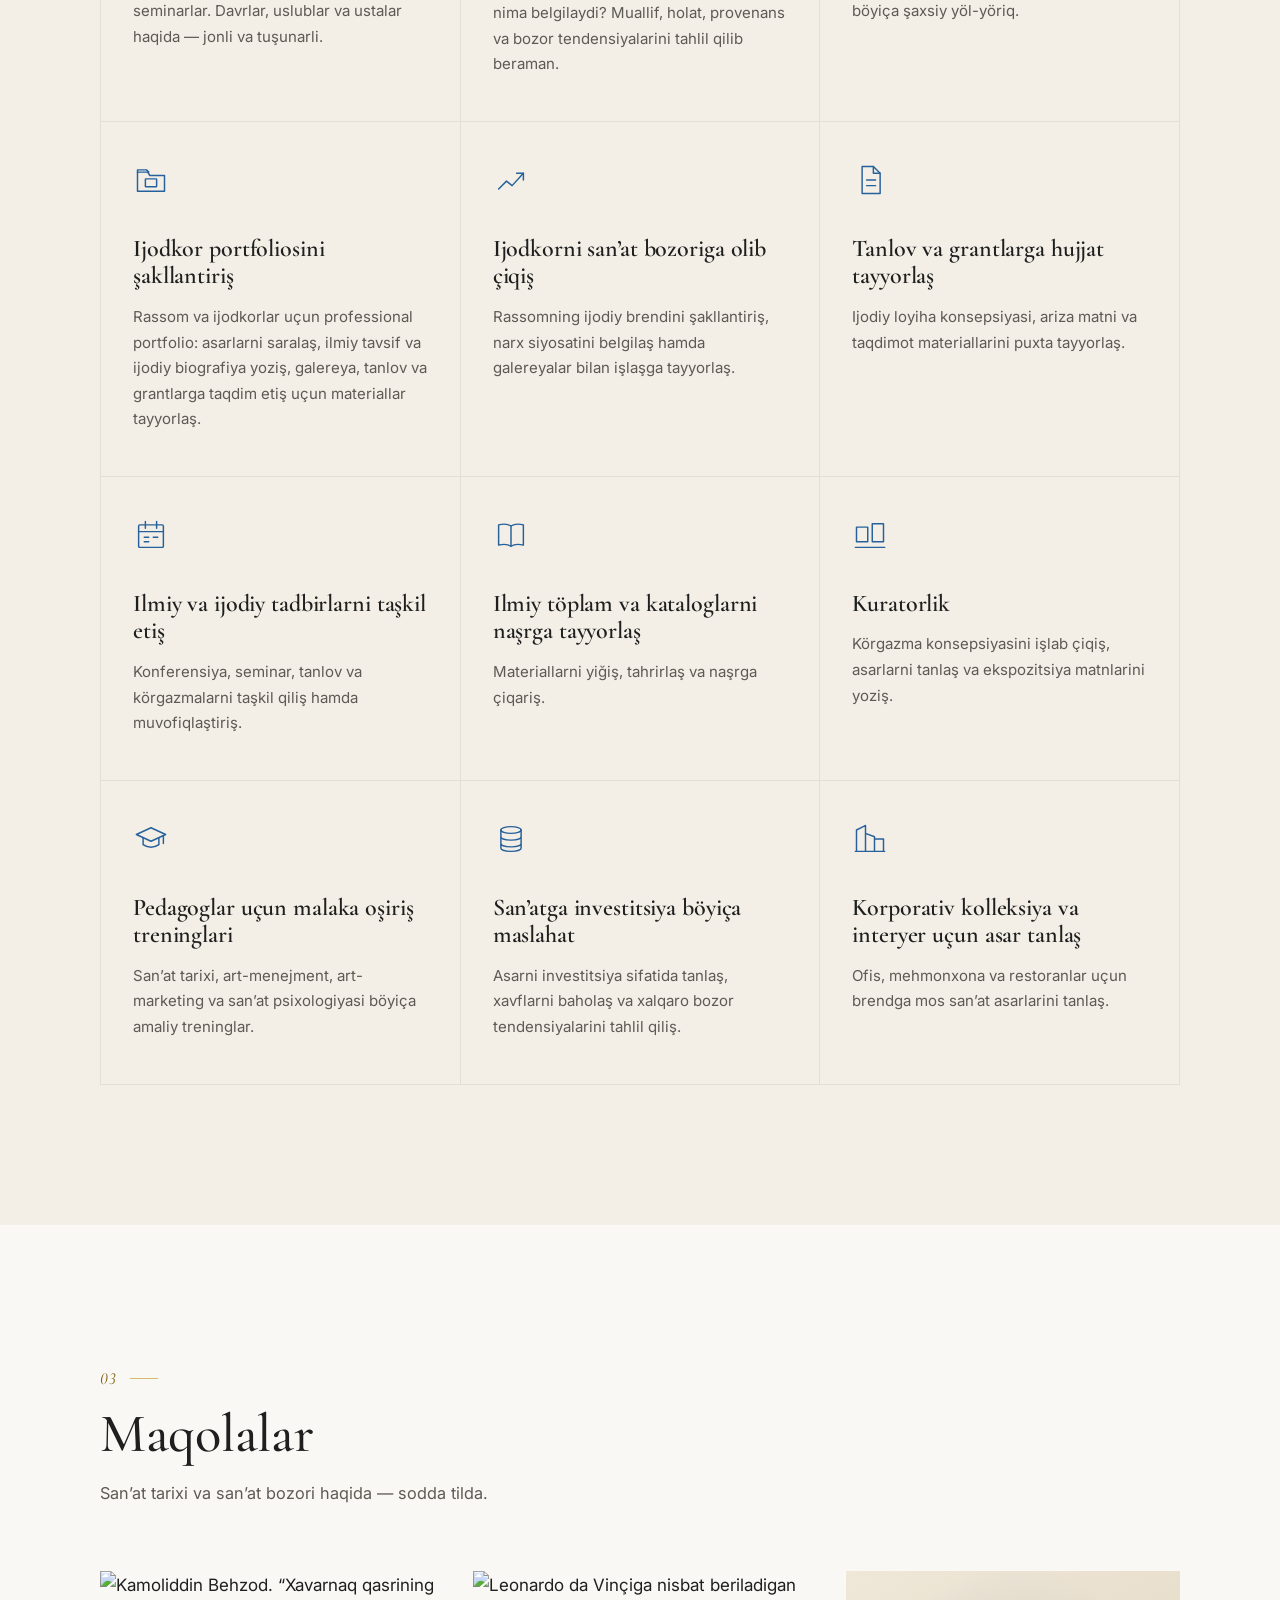
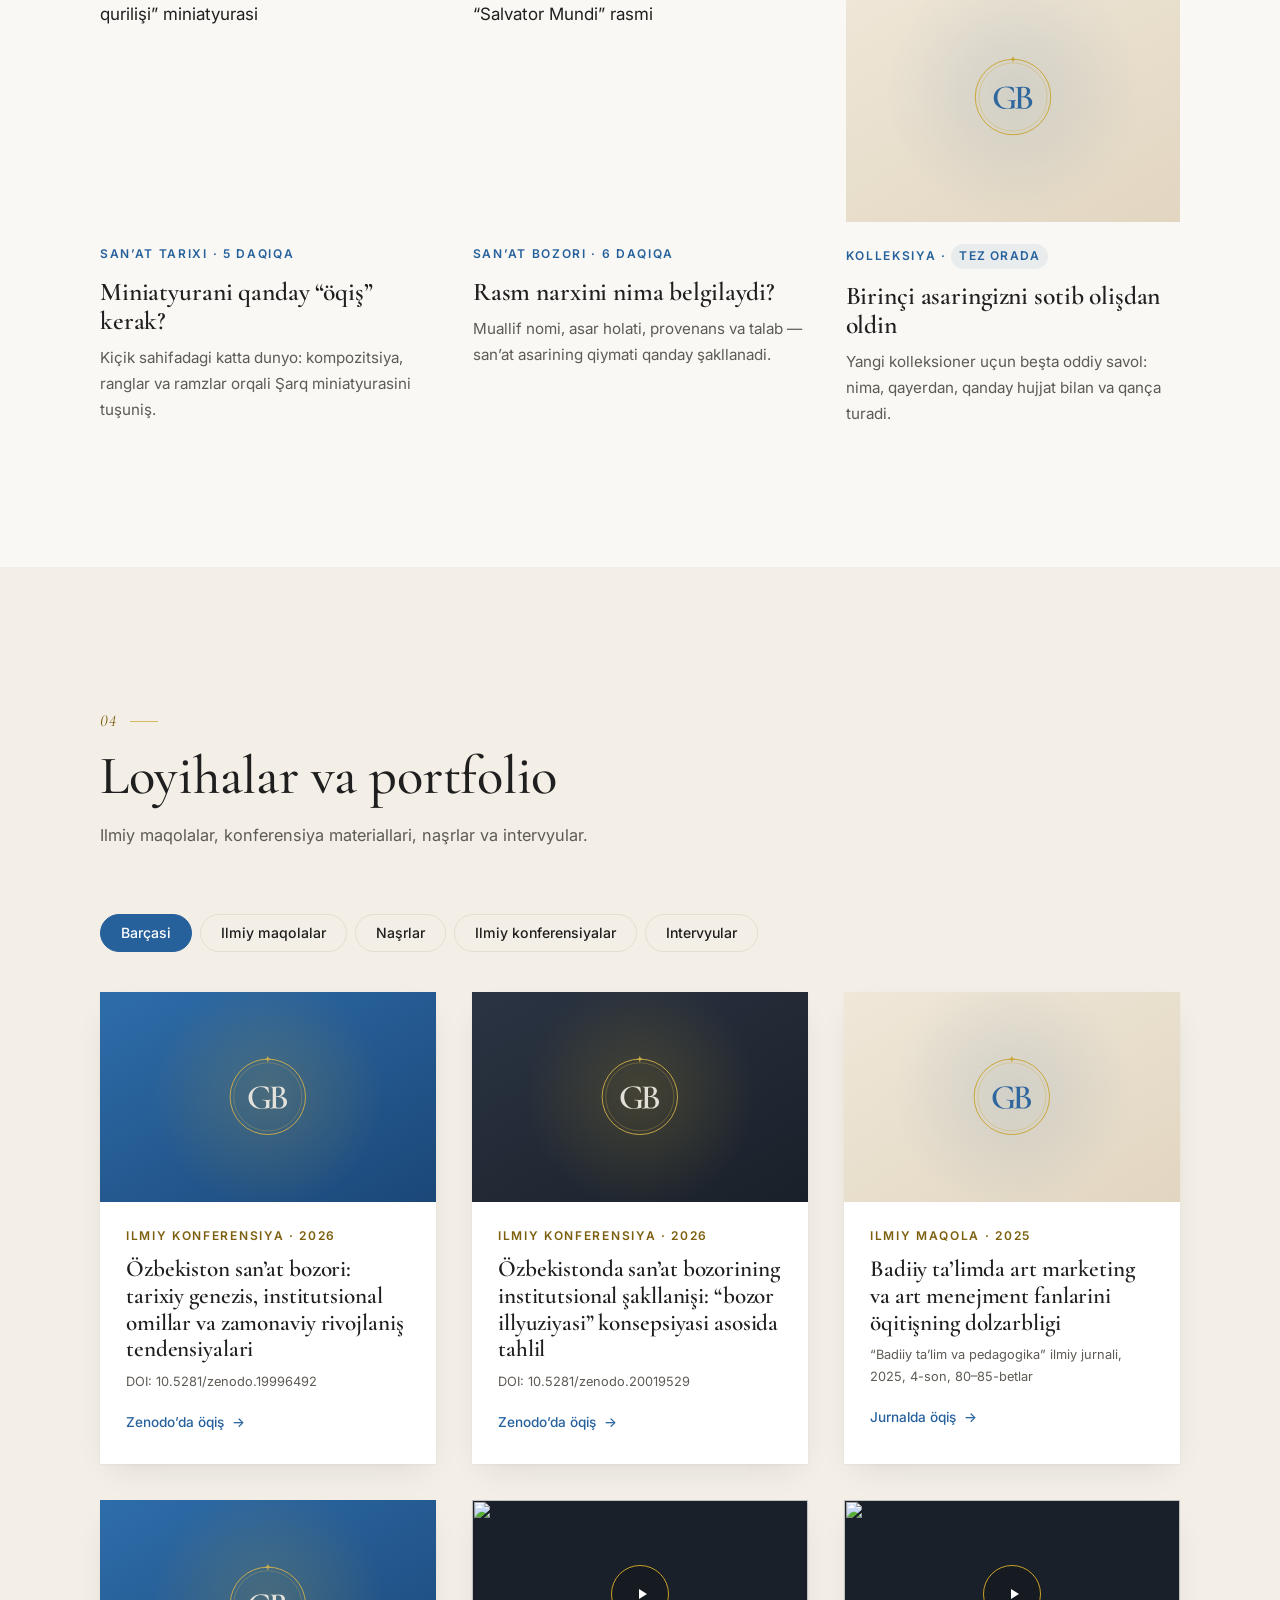
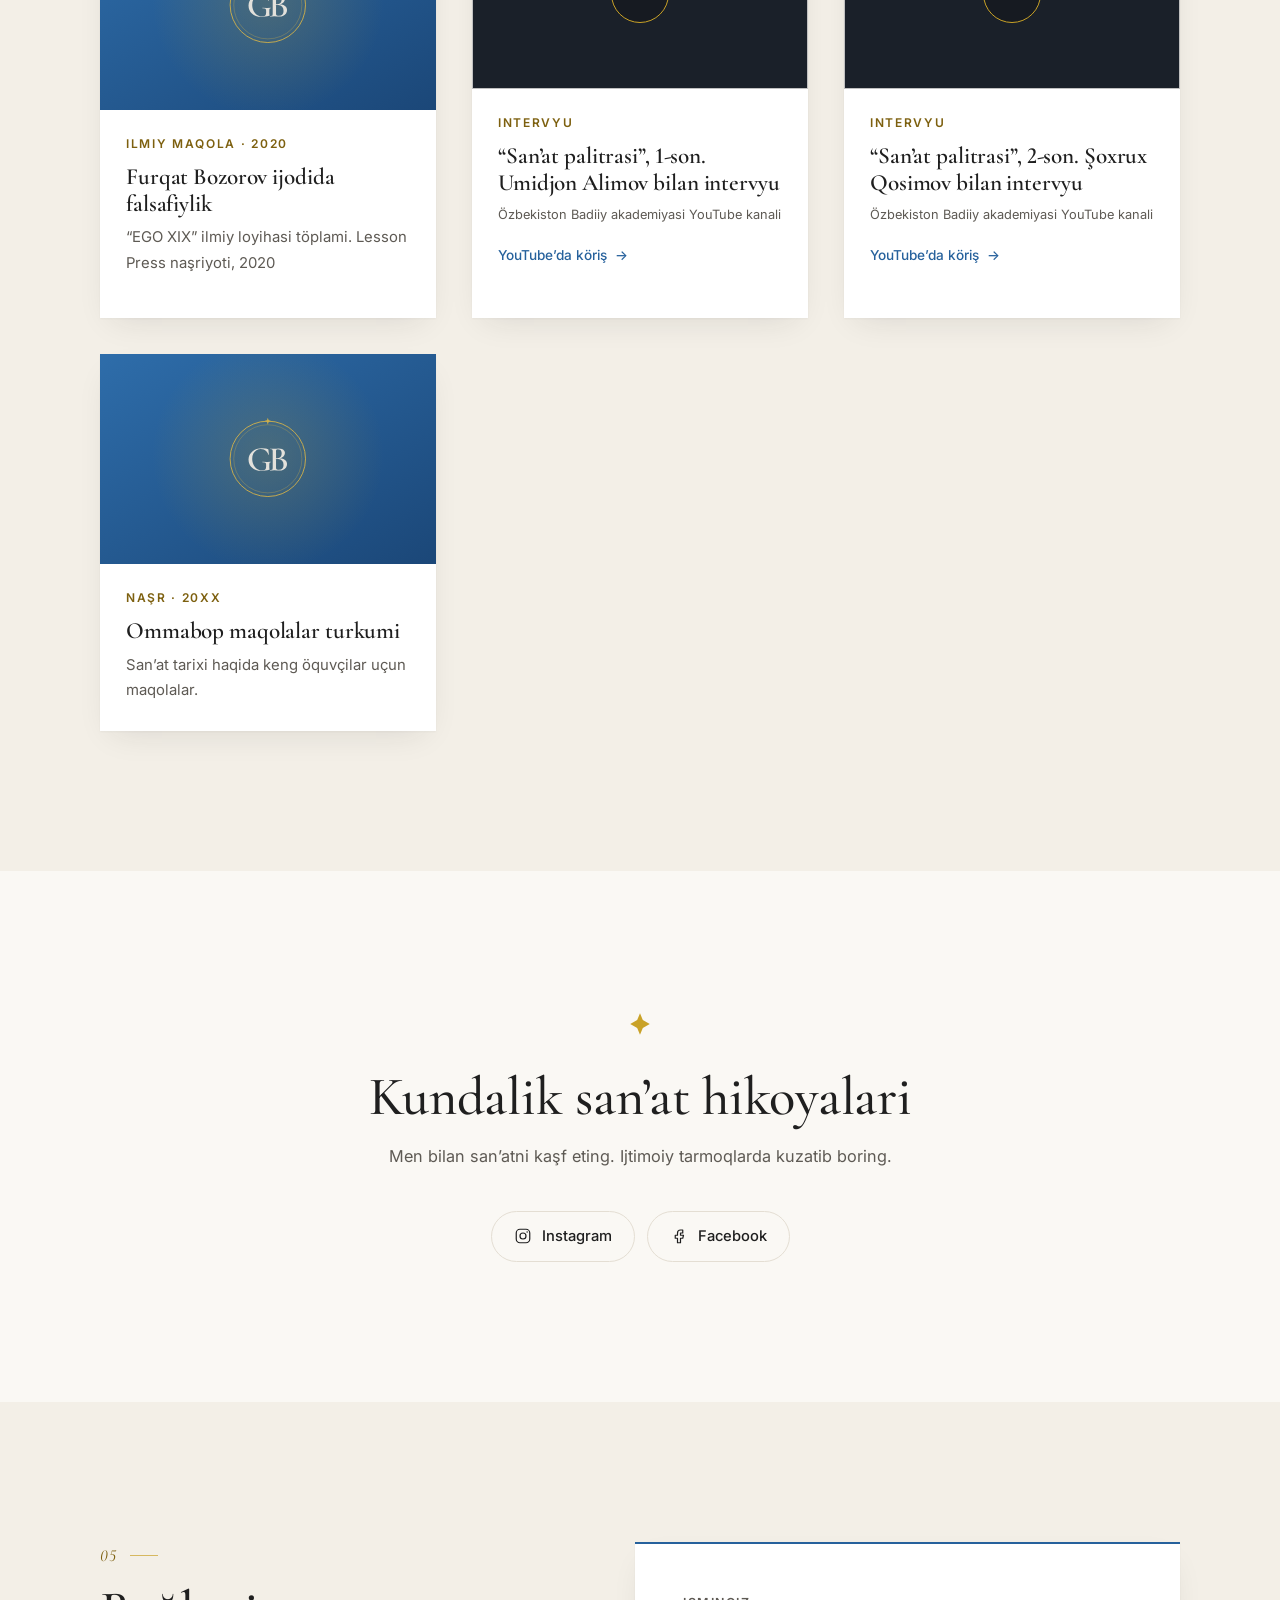
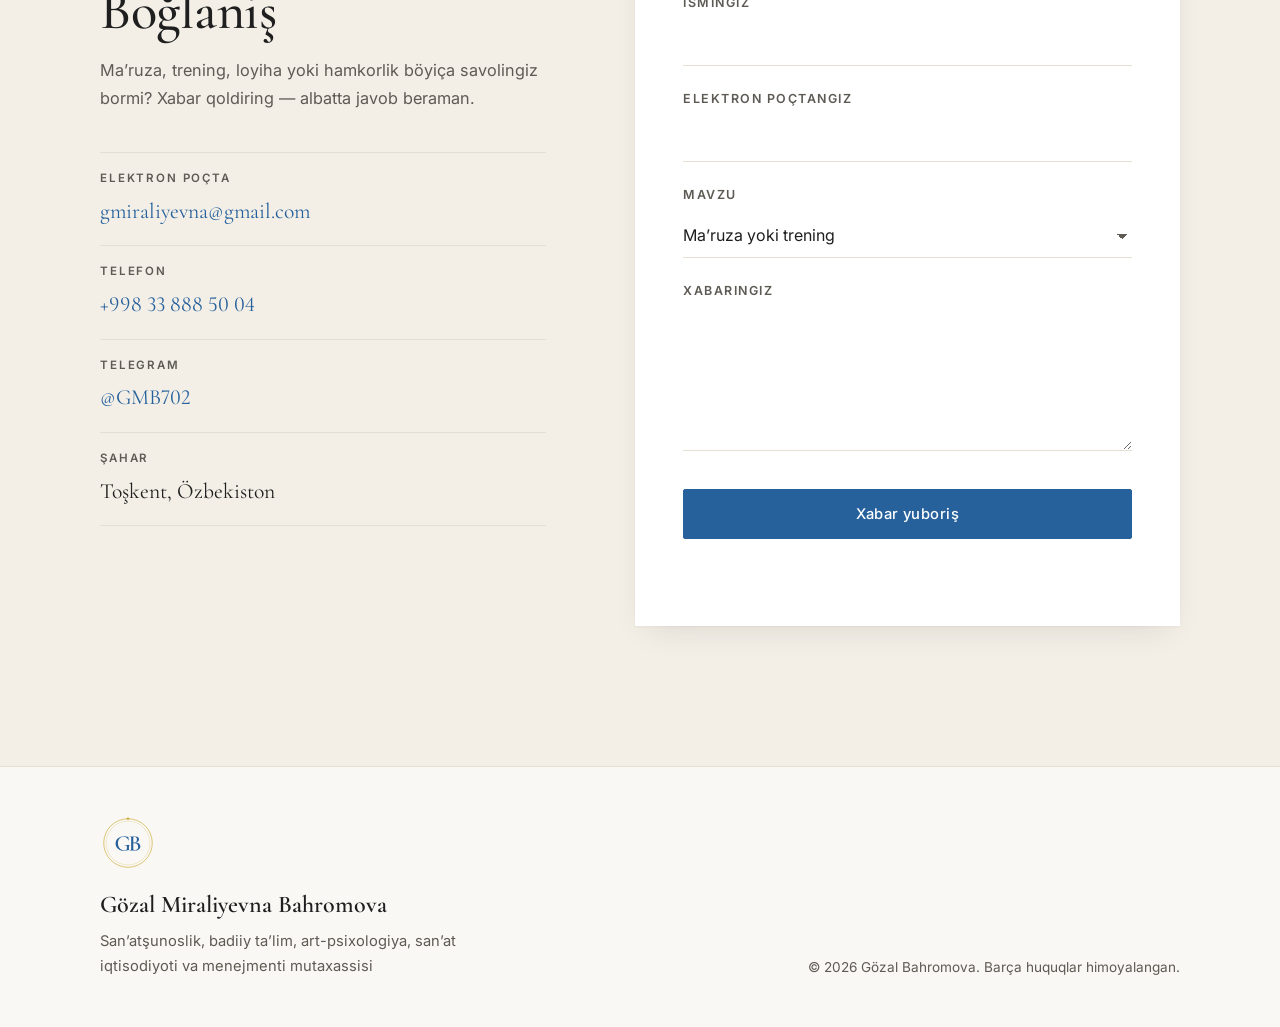
==== commit 6956f20e: "“Rasm narxini nima belgilaydi?” maqolasiga asarlar tasvirlarini qo‘shish Co-Authored-By: Claude Opus" ====
--- a/index.html
+++ b/index.html
@@ -298,7 +298,7 @@
 
           <article class="card reveal">
             <a href="rasm-narxi.html" class="card-link">
-              <div class="cover cover-card" aria-hidden="true"></div>
+              <div><img src="https://upload.wikimedia.org/wikipedia/commons/thumb/5/5c/Leonardo_da_Vinci,_Salvator_Mundi,_c.1500,_oil_on_walnut,_45.4_%C3%97_65.6_cm.jpg/500px-Leonardo_da_Vinci,_Salvator_Mundi,_c.1500,_oil_on_walnut,_45.4_%C3%97_65.6_cm.jpg" alt="Leonardo da Vinçiga nisbat beriladigan “Salvator Mundi” rasmi" loading="lazy" style="object-position: center 25%;"></div>
               <div class="card-body">
                 <p class="card-meta"><span data-i18n="cat.market">Sanʼat bozori</span> · 6 daqiqa</p>
                 <h3 data-i18n="a2.title">Rasm narxini nima belgilaydi?</h3>
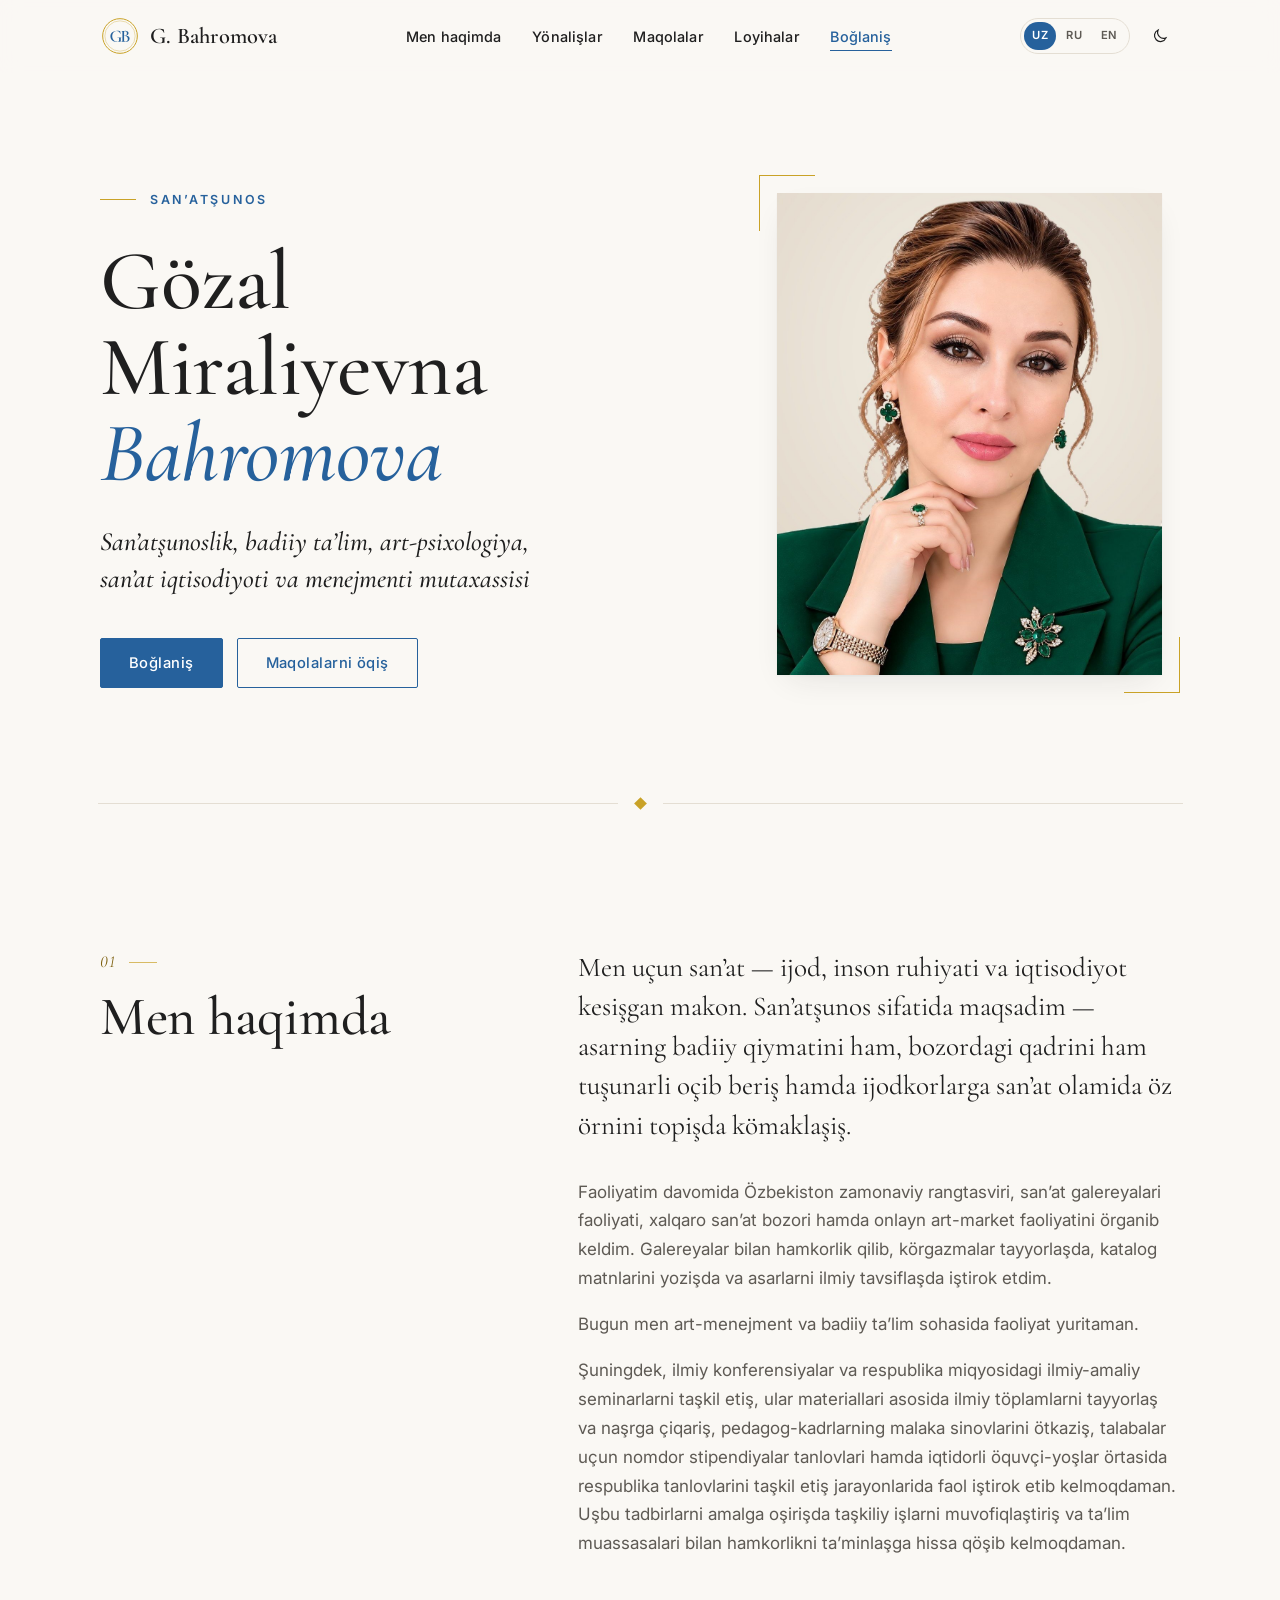
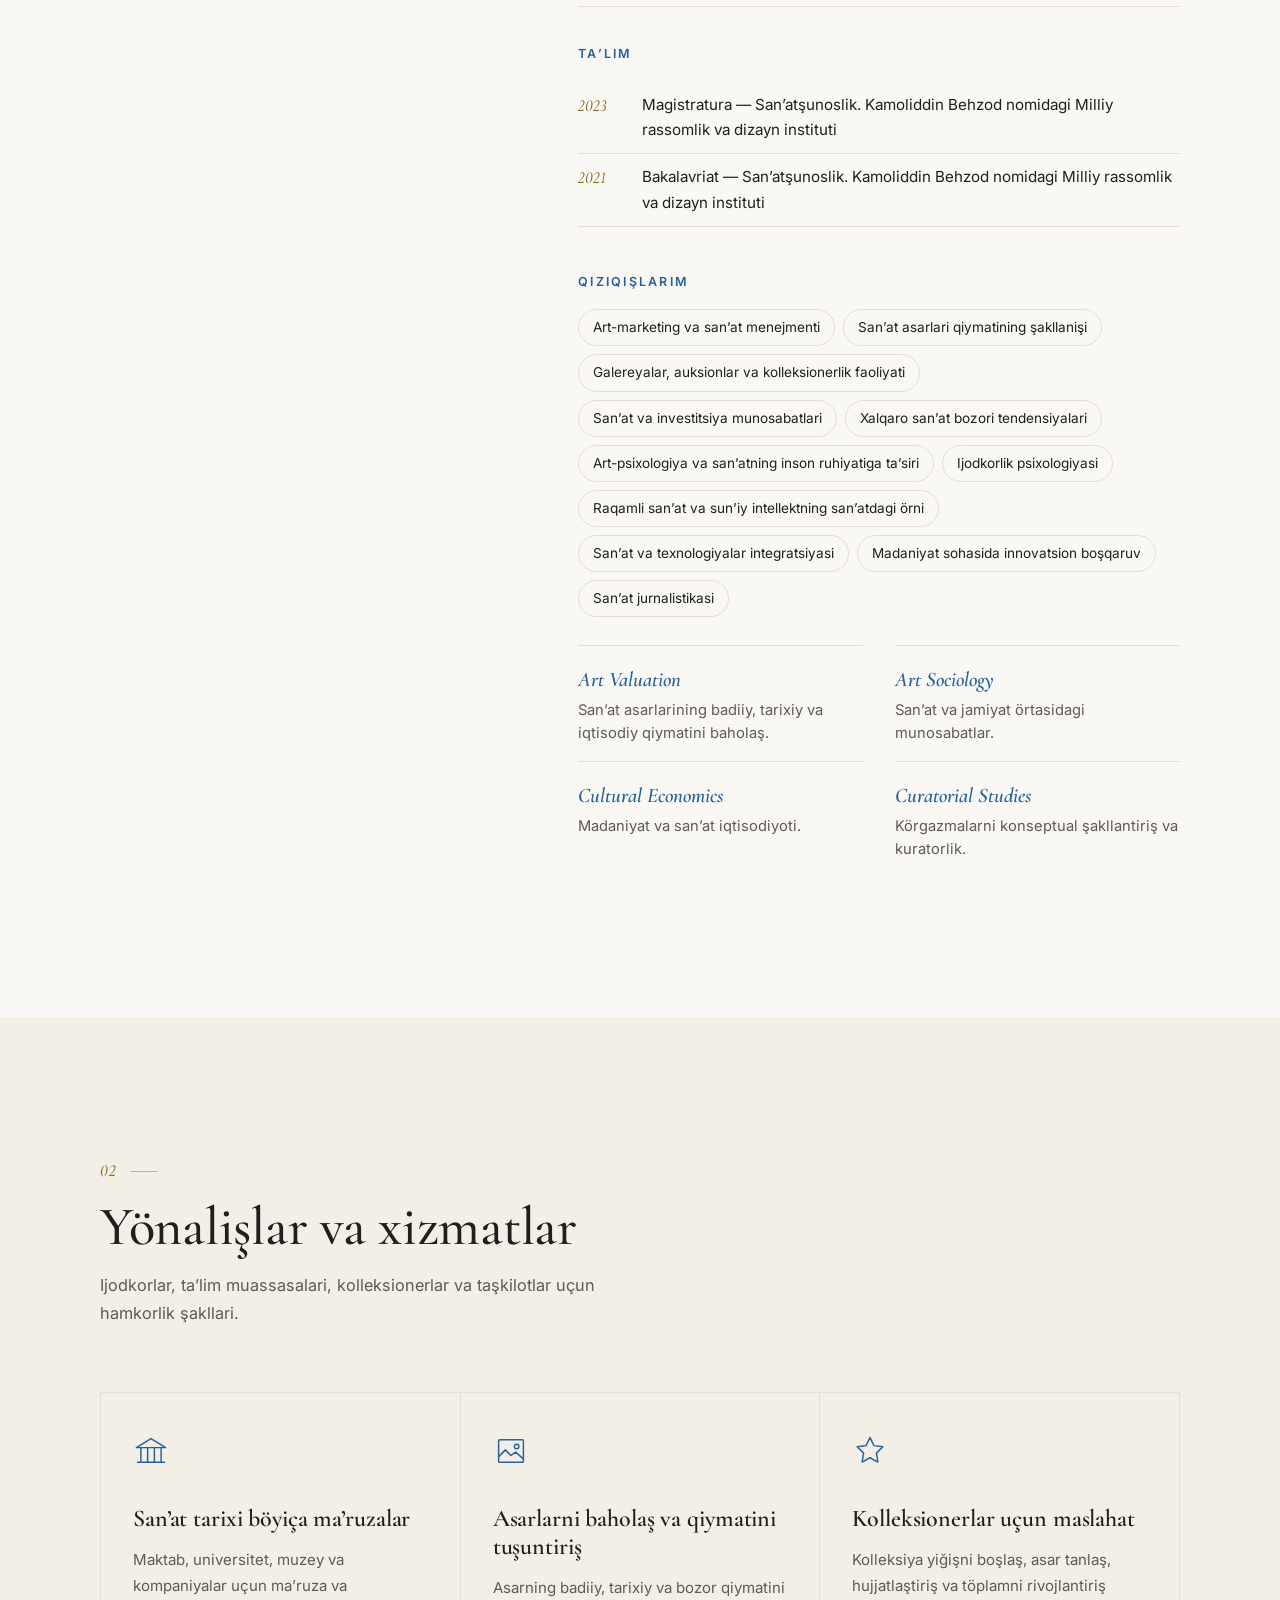
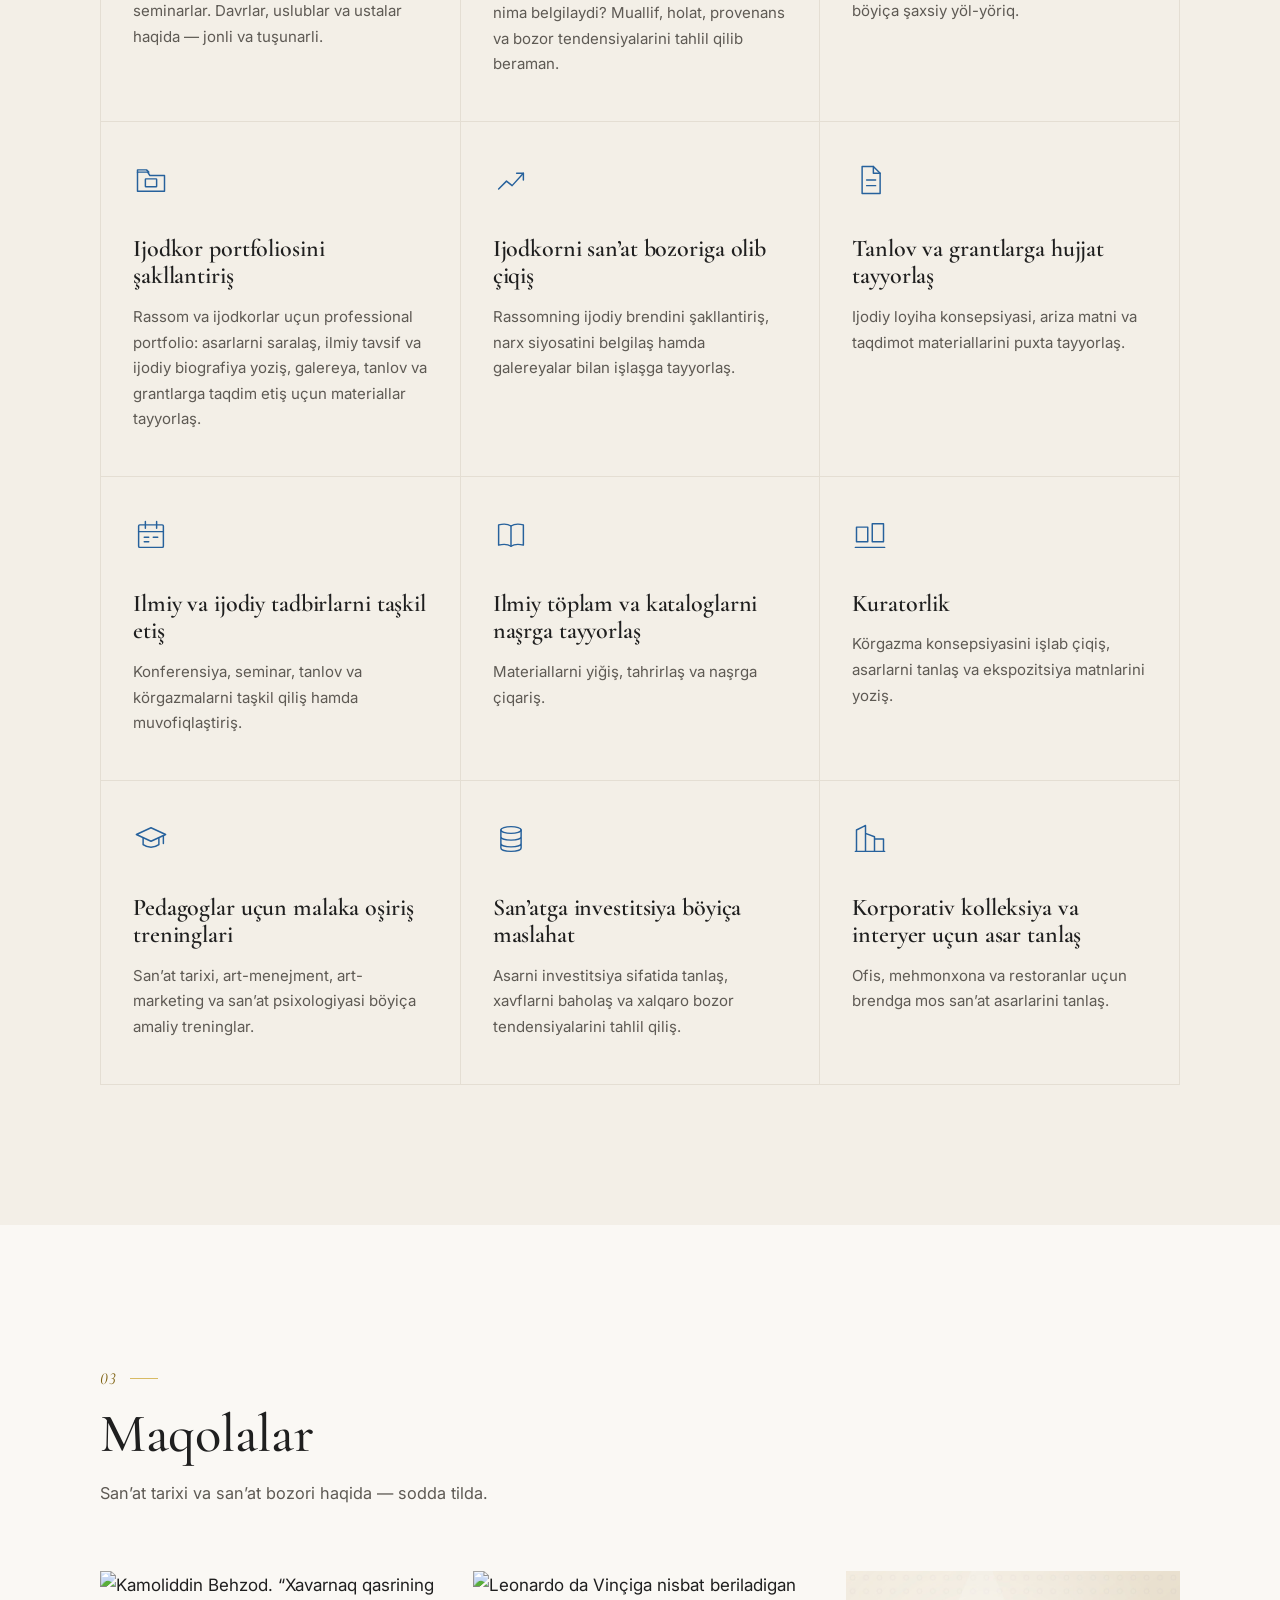
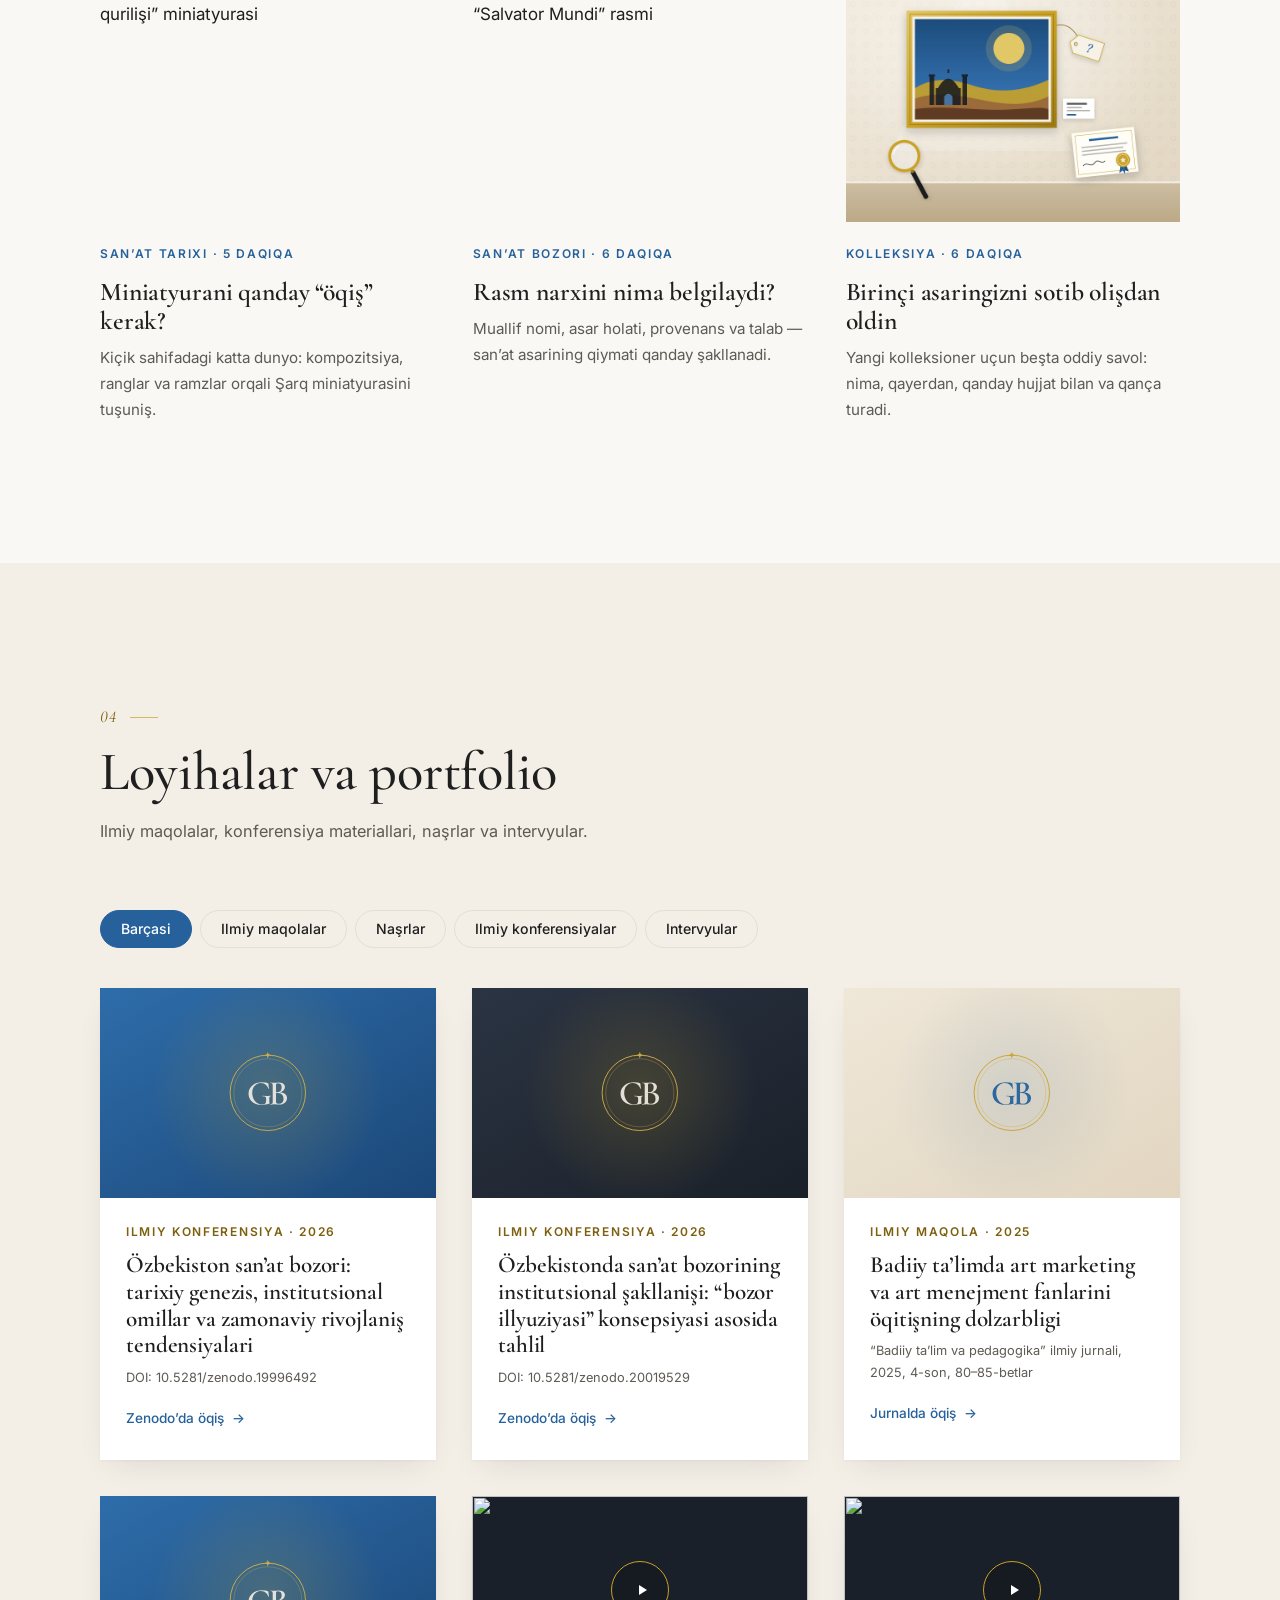
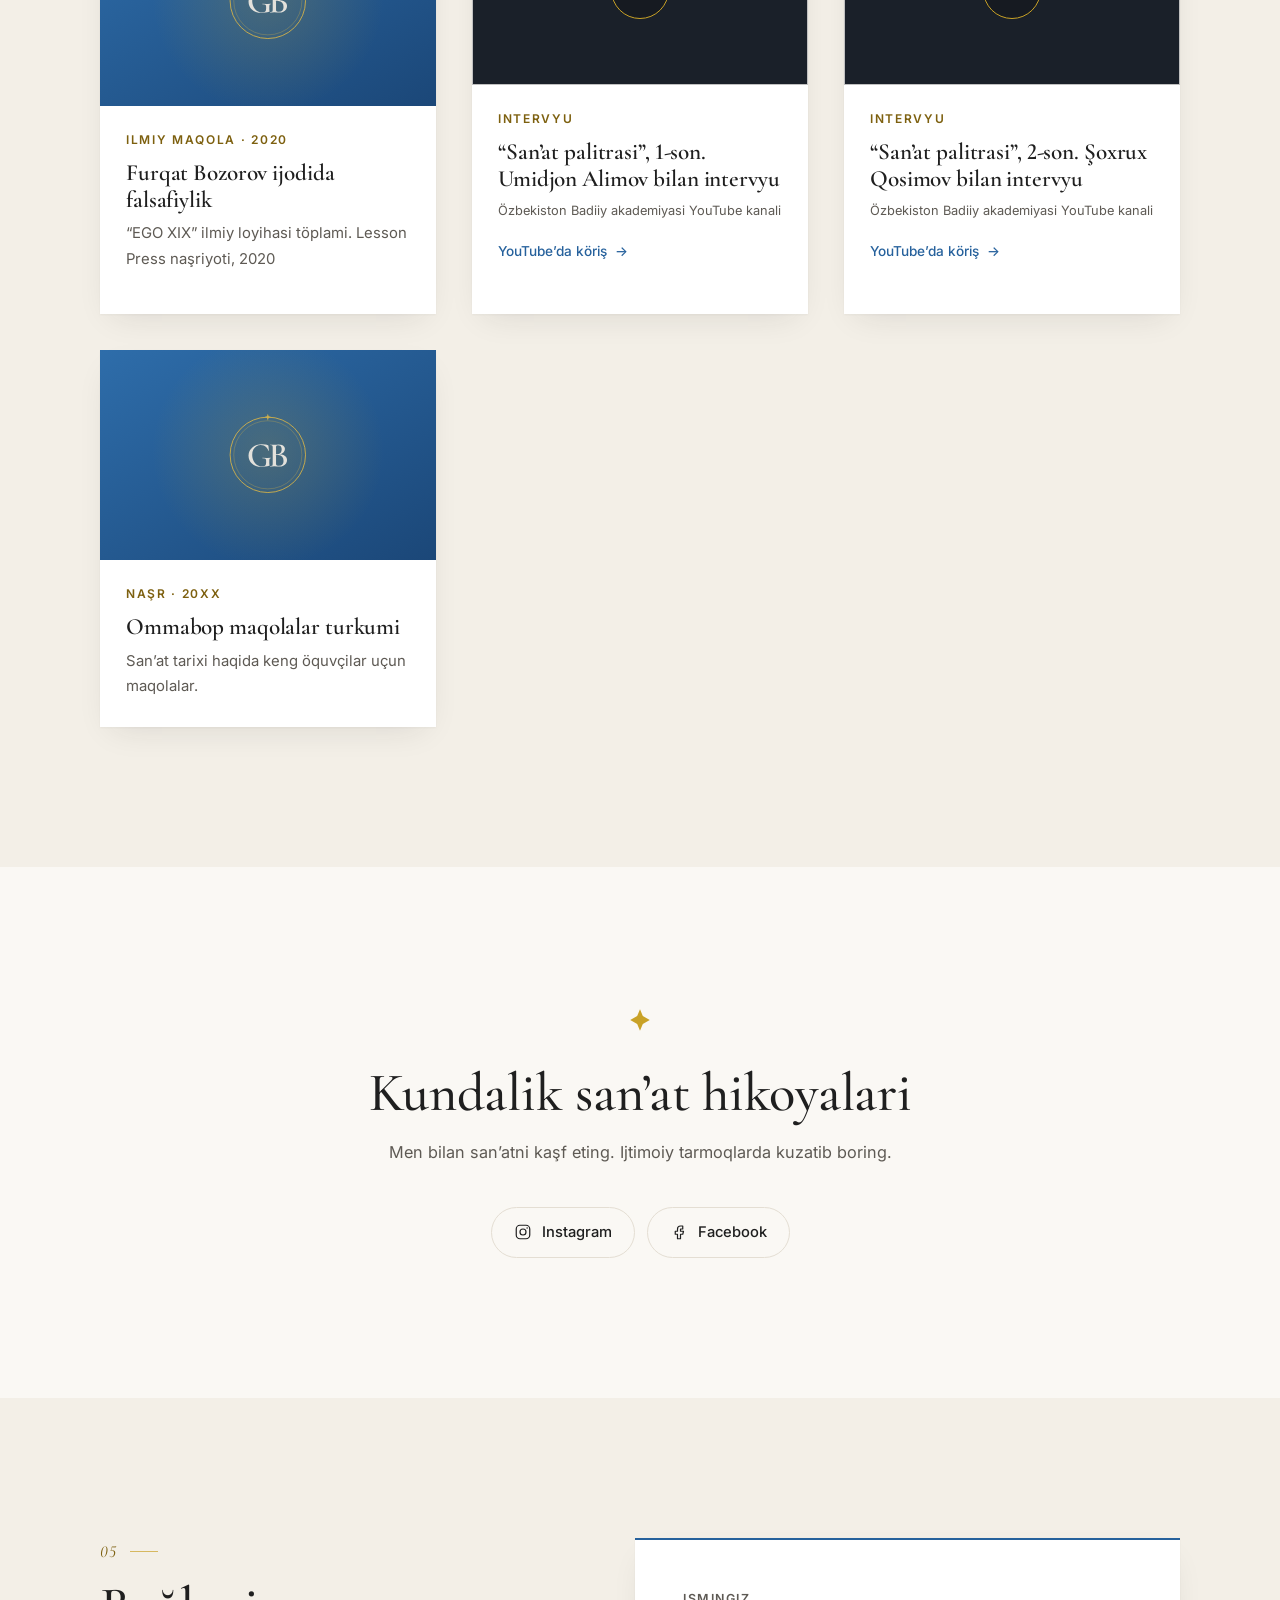
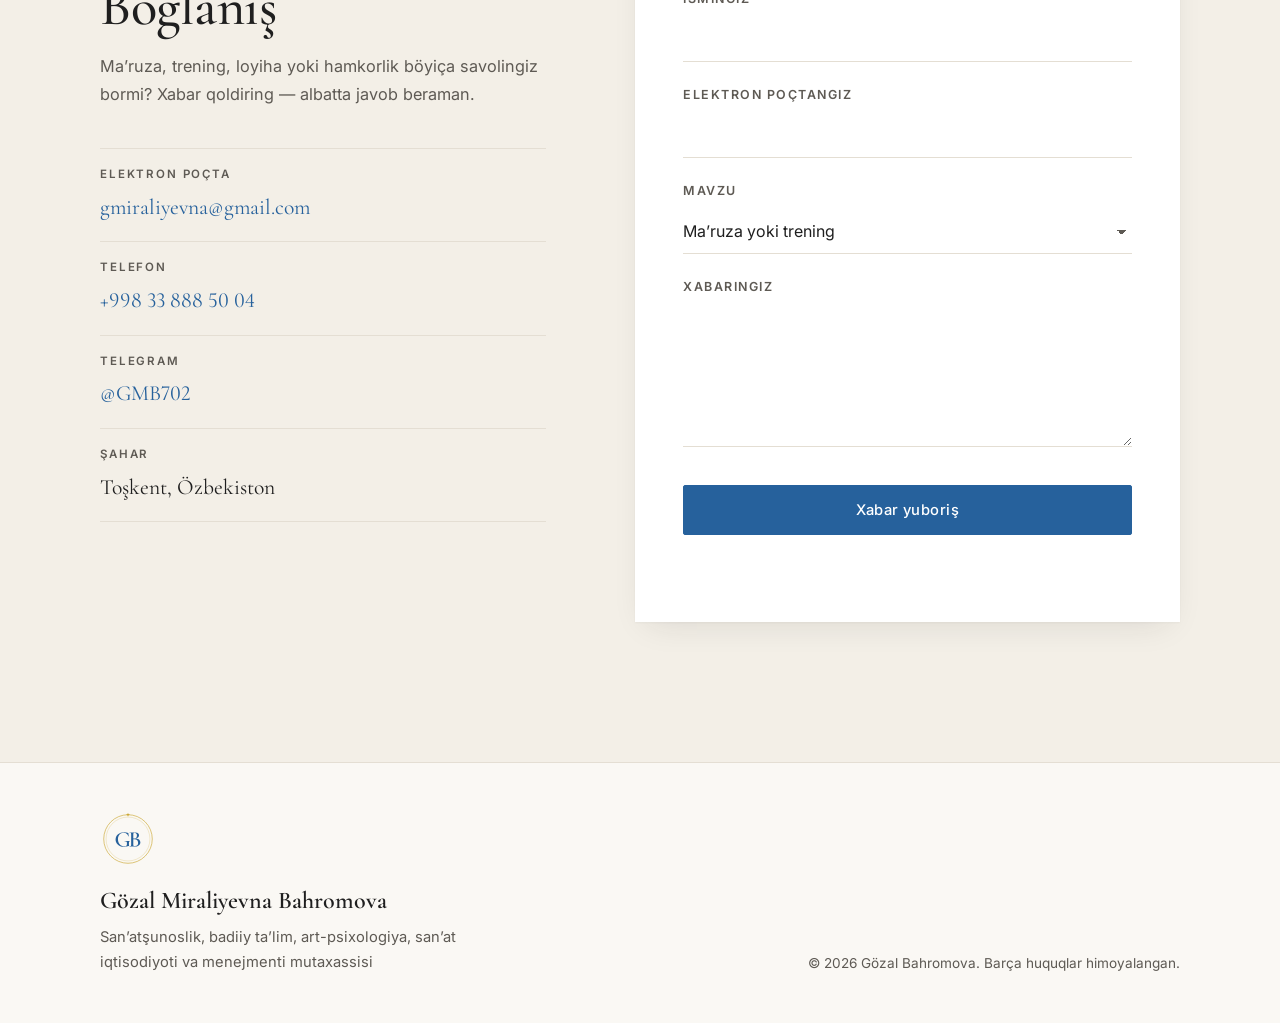
==== commit f1dc9414: "“Birinçi asaringizni sotib olişdan oldin” maqolasini qo‘shish Maqola sahifasi, muqova (4:3) va ijtim" ====
--- a/index.html
+++ b/index.html
@@ -308,14 +308,14 @@
           </article>
 
           <article class="card reveal">
-            <div class="card-link">
-              <div class="cover cover-card" aria-hidden="true"></div>
+            <a href="birinchi-asar.html" class="card-link">
+              <div><img src="images/birinchi-asar.jpg" alt="Galereya devoridagi ramkali asar, narx yorliği, haqiqiylik sertifikati va lupa" loading="lazy"></div>
               <div class="card-body">
-                <p class="card-meta"><span data-i18n="cat.collect">Kolleksiya</span> · <span class="soon" data-i18n="soon">Tez orada</span></p>
+                <p class="card-meta"><span data-i18n="cat.collect">Kolleksiya</span> · 6 daqiqa</p>
                 <h3 data-i18n="a4.title">Birinçi asaringizni sotib olişdan oldin</h3>
                 <p data-i18n="a4.text">Yangi kolleksioner uçun beşta oddiy savol: nima, qayerdan, qanday hujjat bilan va qança turadi.</p>
               </div>
-            </div>
+            </a>
           </article>
         </div>
       </div>
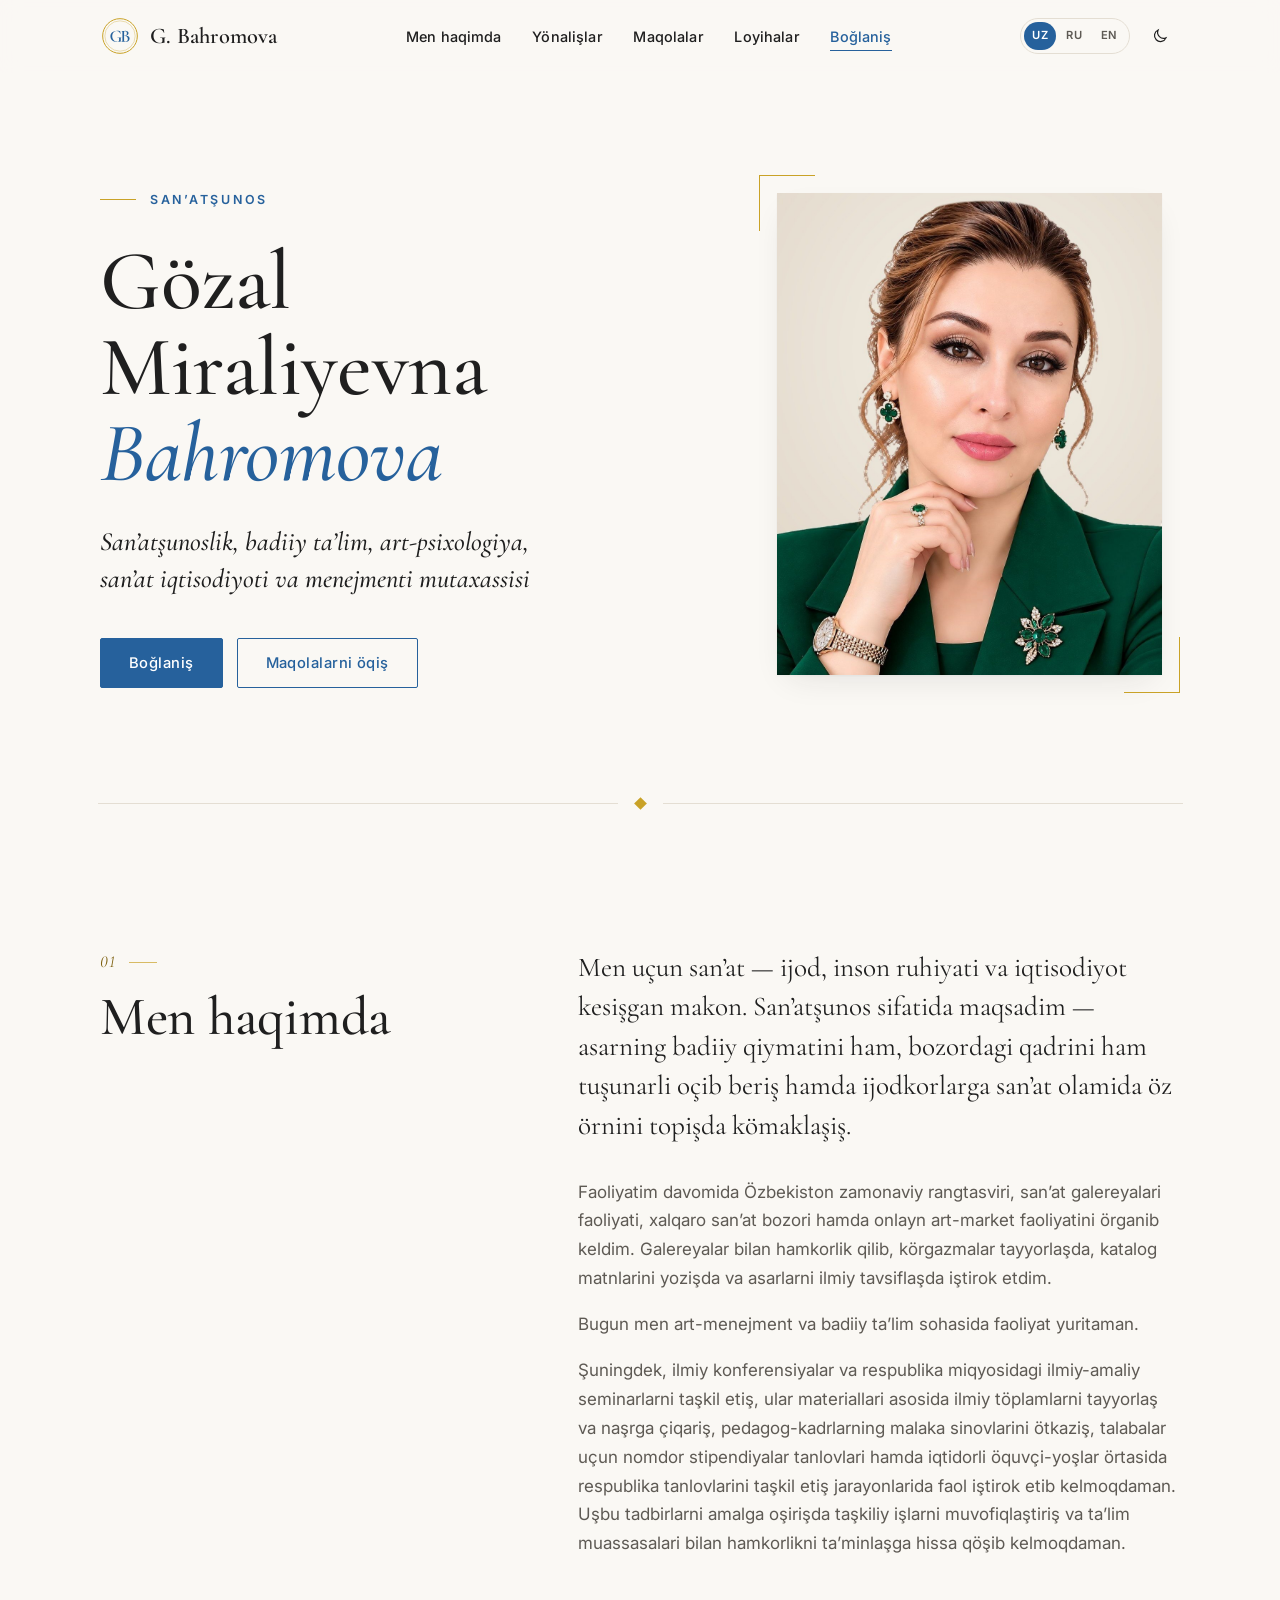
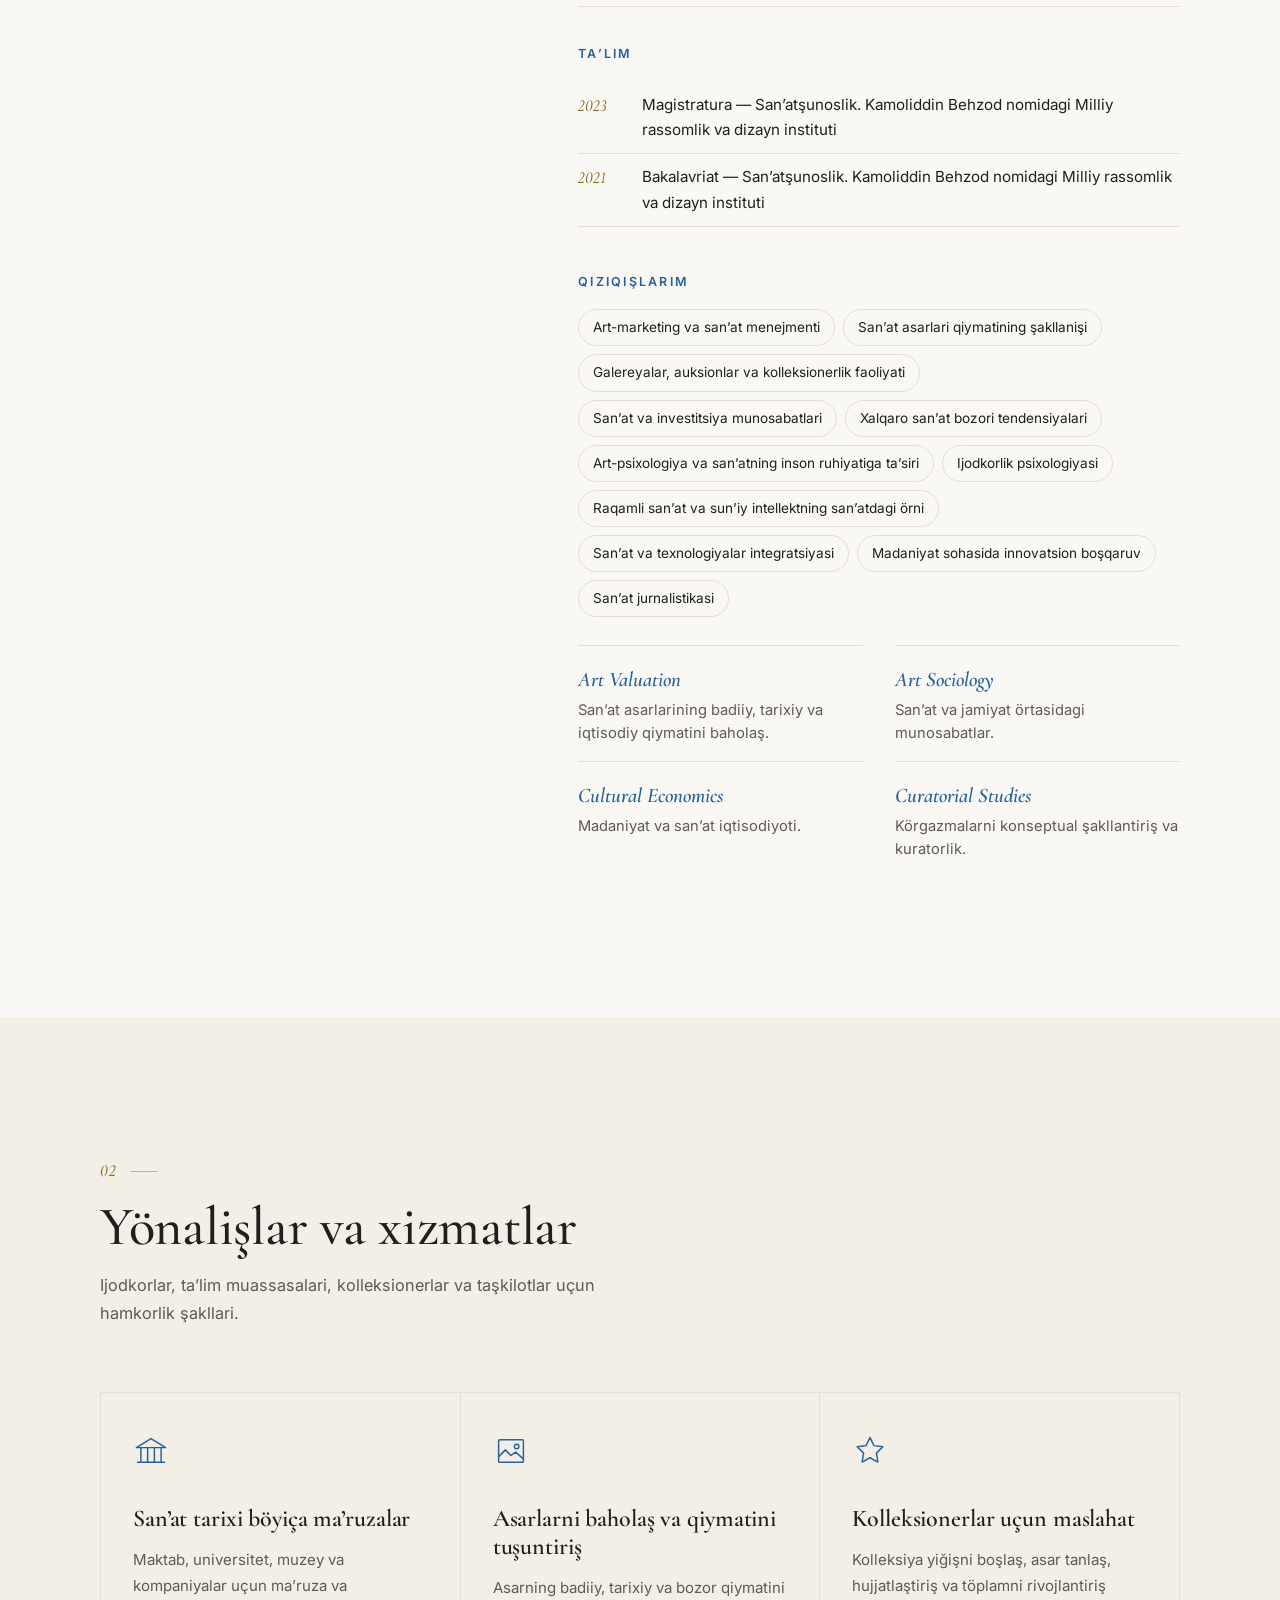
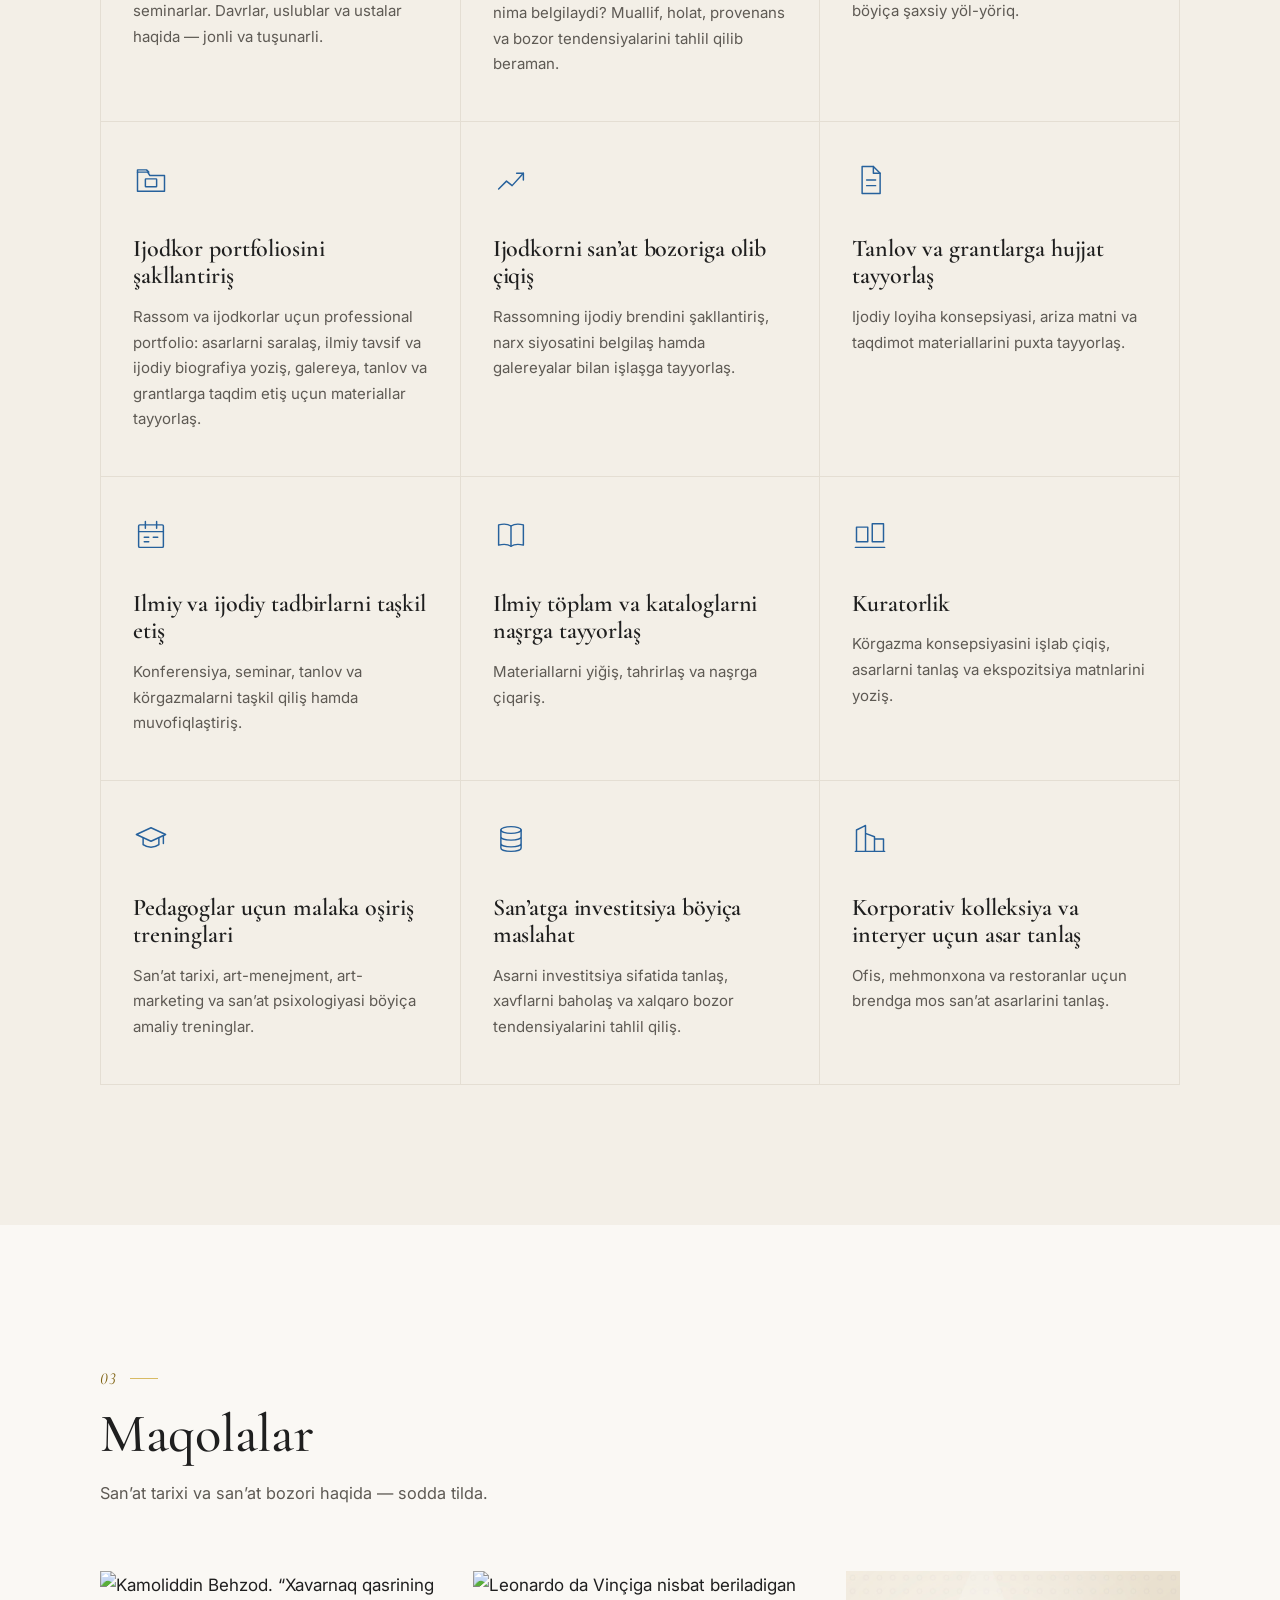
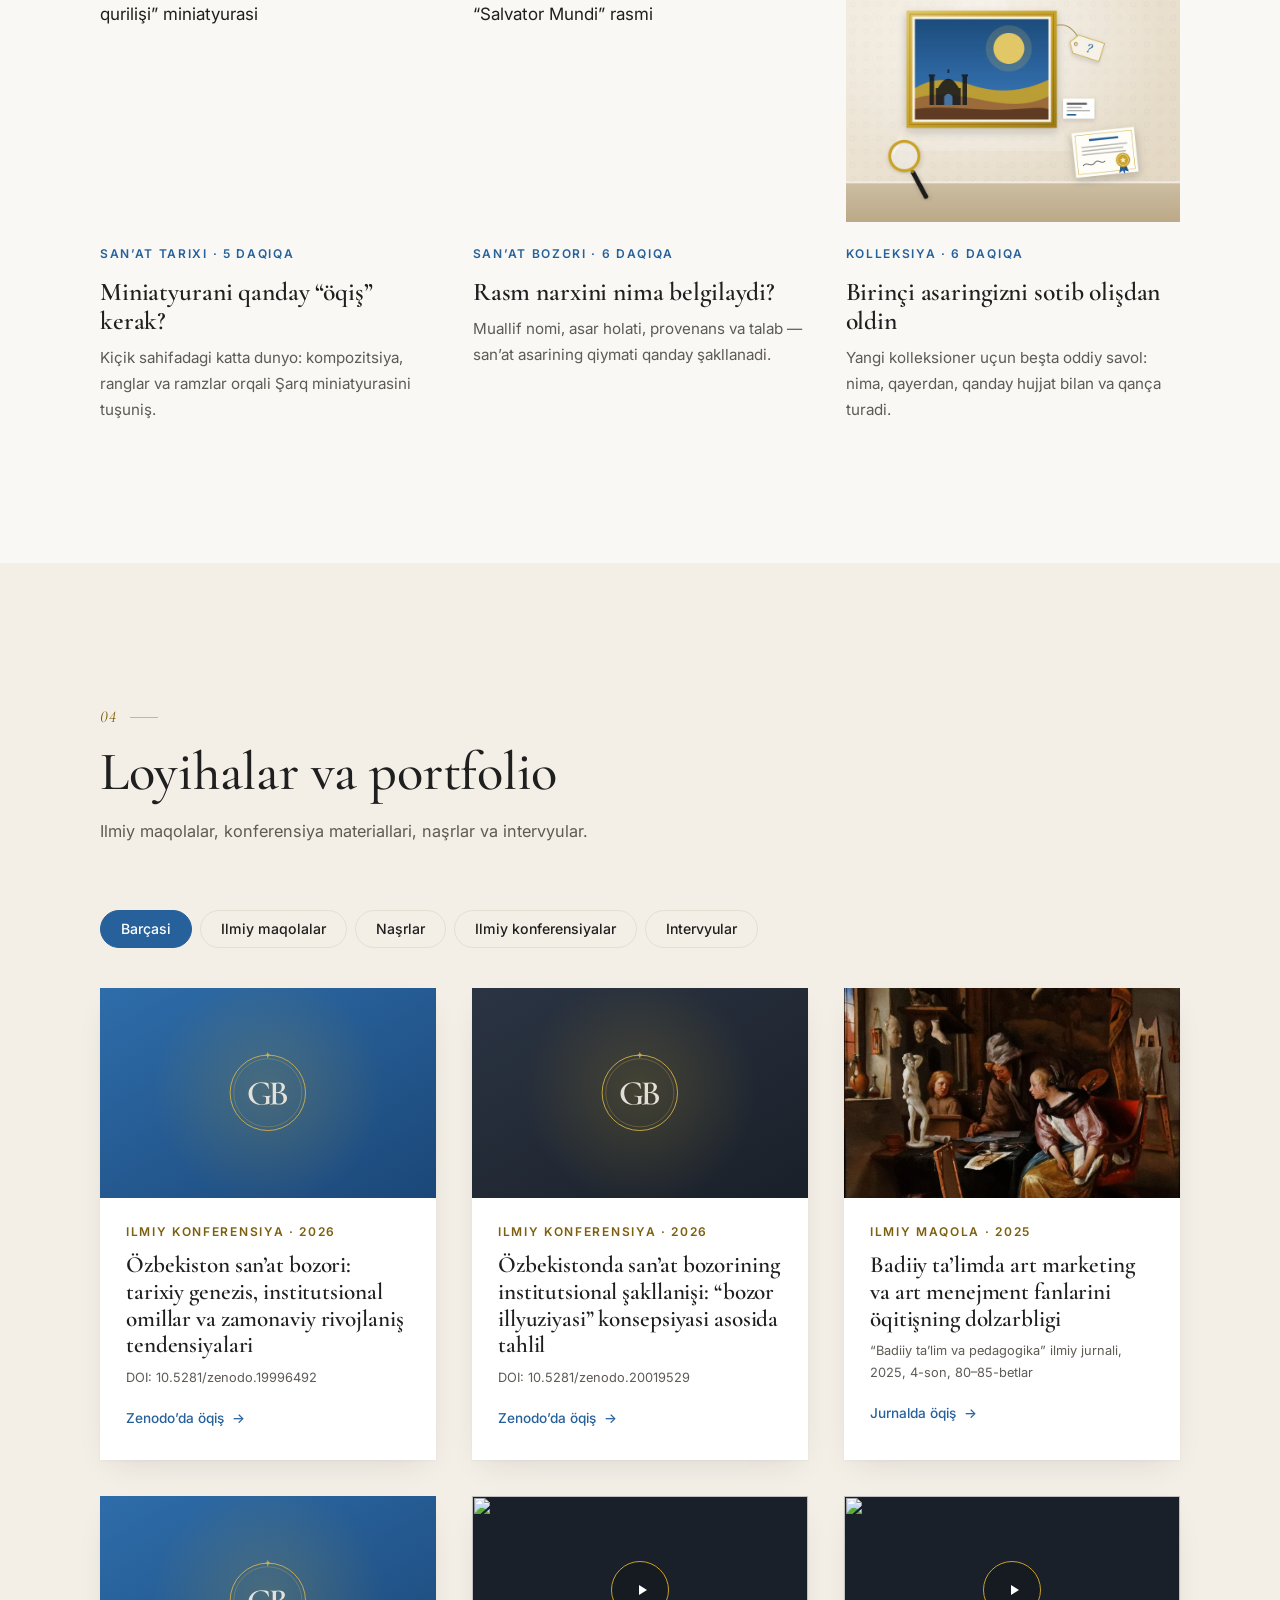
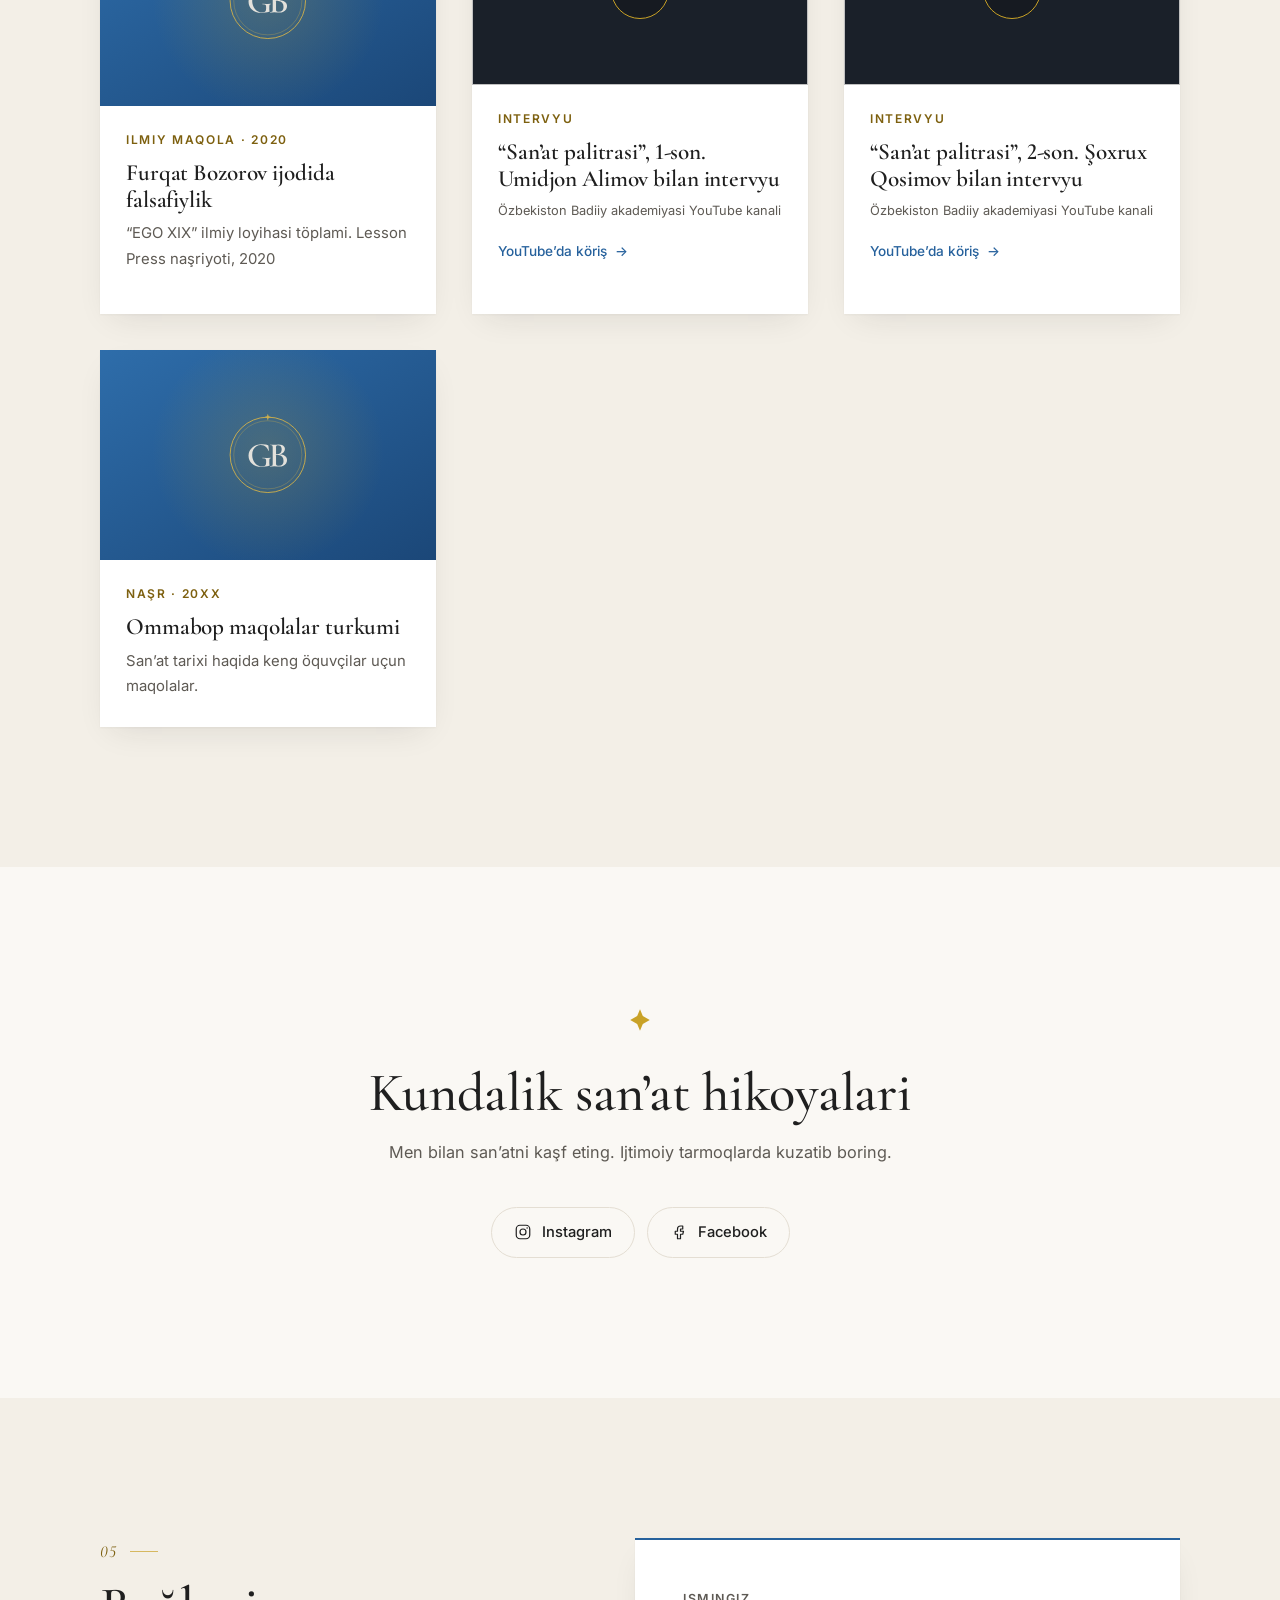
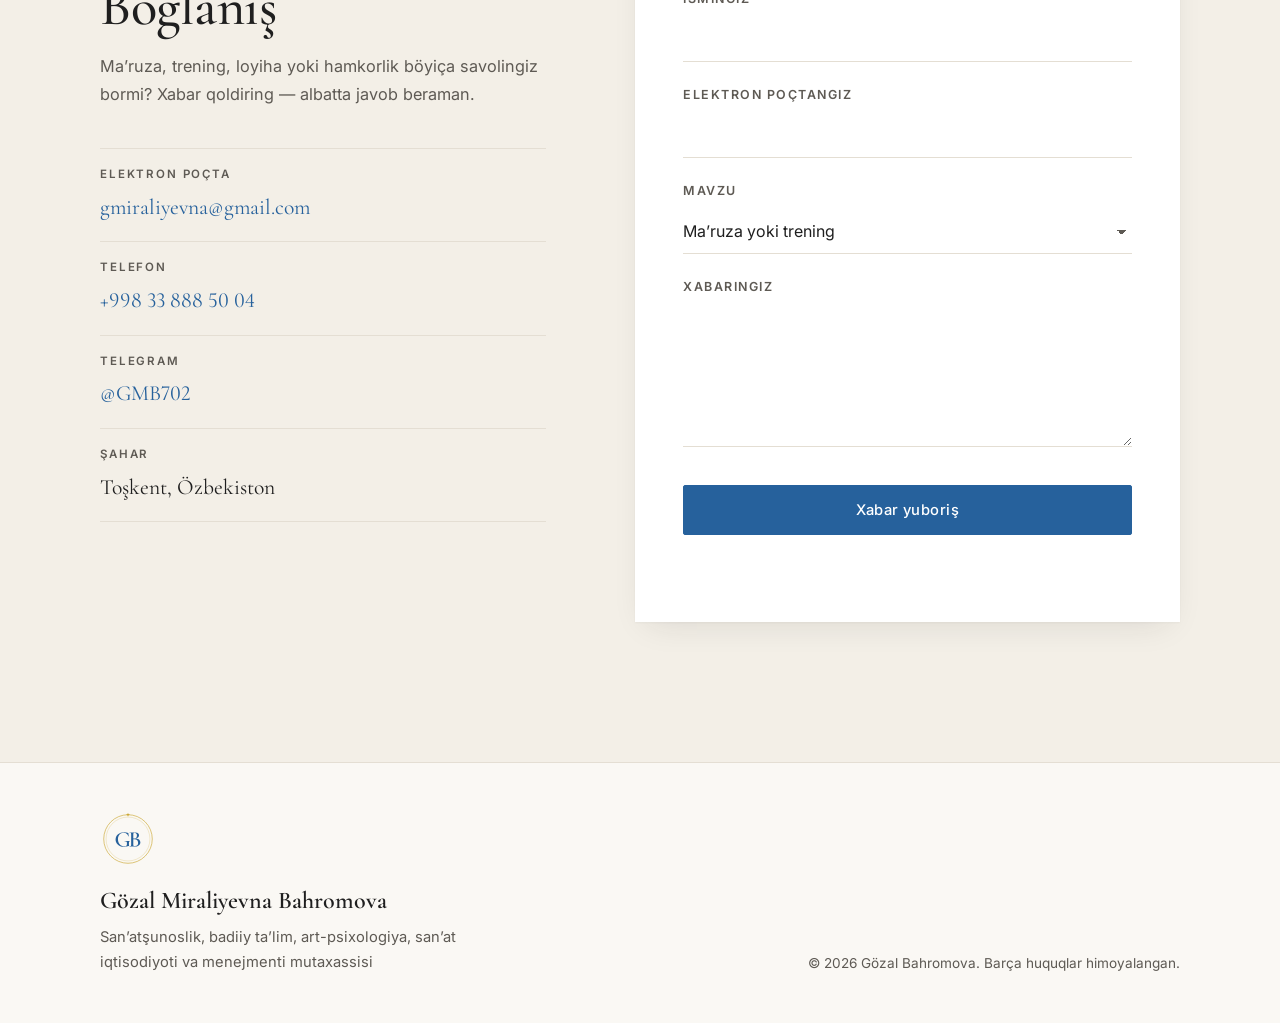
==== commit 155d8620: "Muqovalar: "Badiiy ta'limda art marketing" maqolasiga Yan Sten asari - Jamoat mulki bo'lgan asar (Ja" ====
--- a/index.html
+++ b/index.html
@@ -28,7 +28,7 @@
   <link rel="preconnect" href="https://fonts.googleapis.com">
   <link rel="preconnect" href="https://fonts.gstatic.com" crossorigin>
   <link href="https://fonts.googleapis.com/css2?family=Cormorant+Garamond:ital,wght@0,500;0,600;0,700;1,500&family=Inter:wght@400;500;600&display=swap" rel="stylesheet">
-  <link rel="stylesheet" href="styles.css?v=13">
+  <link rel="stylesheet" href="styles.css?v=14">
 
   <!-- Avval saqlangan mavzuni darhol qo‘llash (miltillashning oldini oladi) -->
   <script>
@@ -361,7 +361,7 @@
 
           <!-- Har bir ilmiy maqola uchun shu blokni nusxalang: sarlavha, jurnal/to‘plam nomi va yilni yozing -->
           <article class="project reveal" data-type="paper">
-            <div class="cover cover-wide" aria-hidden="true"></div>
+            <figure class="art-cover"><img src="images/covers/steen-drawing-lesson.jpg" alt="Yan Sten. Rasm darsi, 1665-yil atrofi" loading="lazy" width="960" height="600"><figcaption data-i18n="cap.steen">Yan Sten. Rasm darsi, 1665-yil atrofi</figcaption></figure>
             <div class="project-body">
               <p class="project-meta"><span data-i18n="tab.paperOne">Ilmiy maqola</span> · 2025</p>
               <h3><a class="project-link" href="https://uzbamalaka.uz/#/journal?id=9" target="_blank" rel="noopener">Badiiy taʼlimda art marketing va art menejment fanlarini öqitişning dolzarbligi</a></h3>
@@ -502,6 +502,6 @@
     </div>
   </footer>
 
-  <script src="script.js?v=19" defer></script>
+  <script src="script.js?v=24" defer></script>
 </body>
 </html>
--- a/styles.css
+++ b/styles.css
@@ -500,3 +500,19 @@
 .video-thumb .play svg { width: 24px; height: 24px; fill: #fff; margin-left: 3px; }
 .video-thumb:hover img { transform: scale(1.04); }
 .video-thumb:hover .play { background: var(--accent); transform: translate(-50%, -50%) scale(1.06); }
+
+/* Mavzuga oid muqovalar: jamoat mulki bo‘lgan sanʼat asarlari va ularning nomi */
+.art-cover { position: relative; margin: 0; overflow: hidden; background: #1A2029; }
+.card .art-cover { aspect-ratio: 4 / 3; }
+.project .art-cover { aspect-ratio: 16 / 10; }
+.art-cover img { width: 100%; height: 100%; object-fit: cover; transition: transform .7s var(--ease); }
+.art-cover figcaption {
+  position: absolute; left: 0; right: 0; bottom: 0; padding: 22px 14px 9px;
+  font: 500 .68rem/1.35 var(--sans); letter-spacing: .02em; color: rgba(255,255,255,.92);
+  background: linear-gradient(to top, rgba(10,12,16,.72), rgba(10,12,16,0));
+  opacity: 0; transform: translateY(4px); transition: opacity .3s ease, transform .3s ease;
+}
+.card:hover .art-cover figcaption, .project:hover .art-cover figcaption,
+.art-cover:focus-within figcaption { opacity: 1; transform: none; }
+.project:hover .art-cover img, .card:hover .art-cover img { transform: scale(1.03); }
+@media (hover: none) { .art-cover figcaption { opacity: 1; transform: none; } }
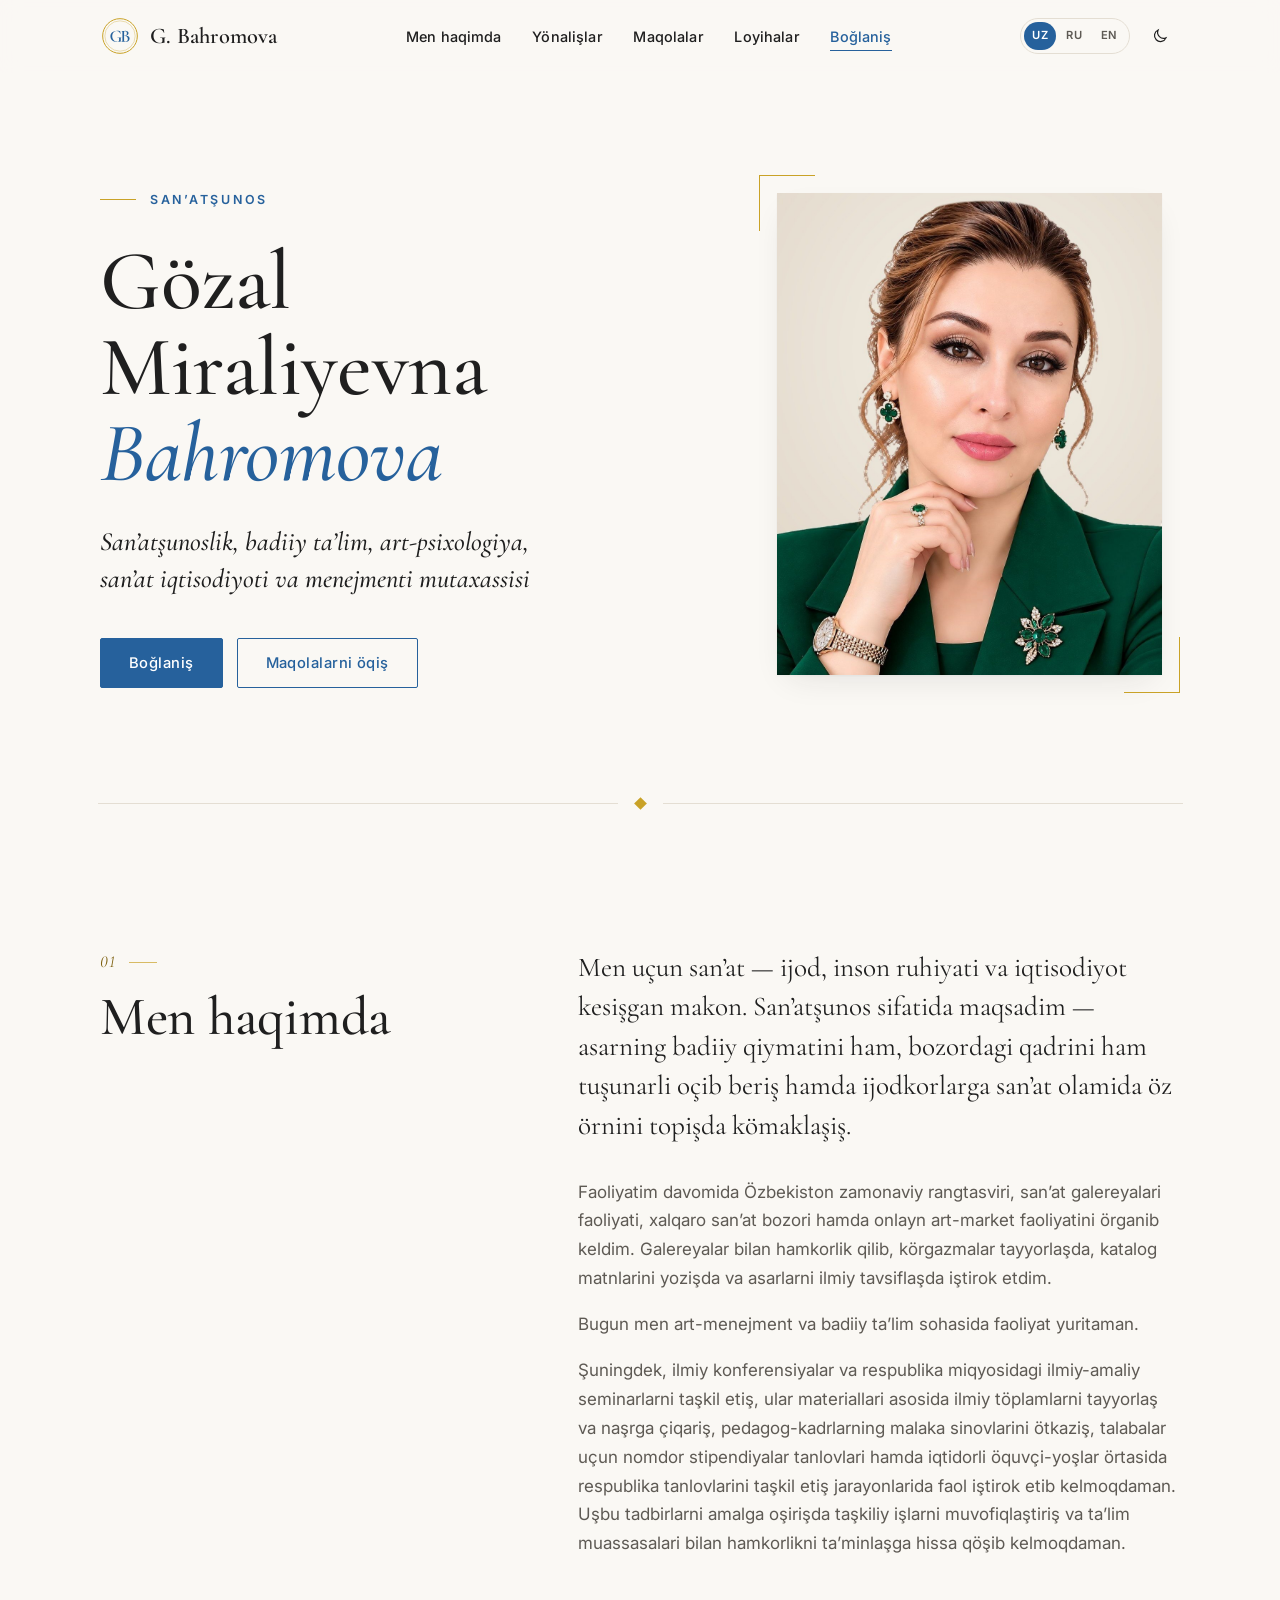
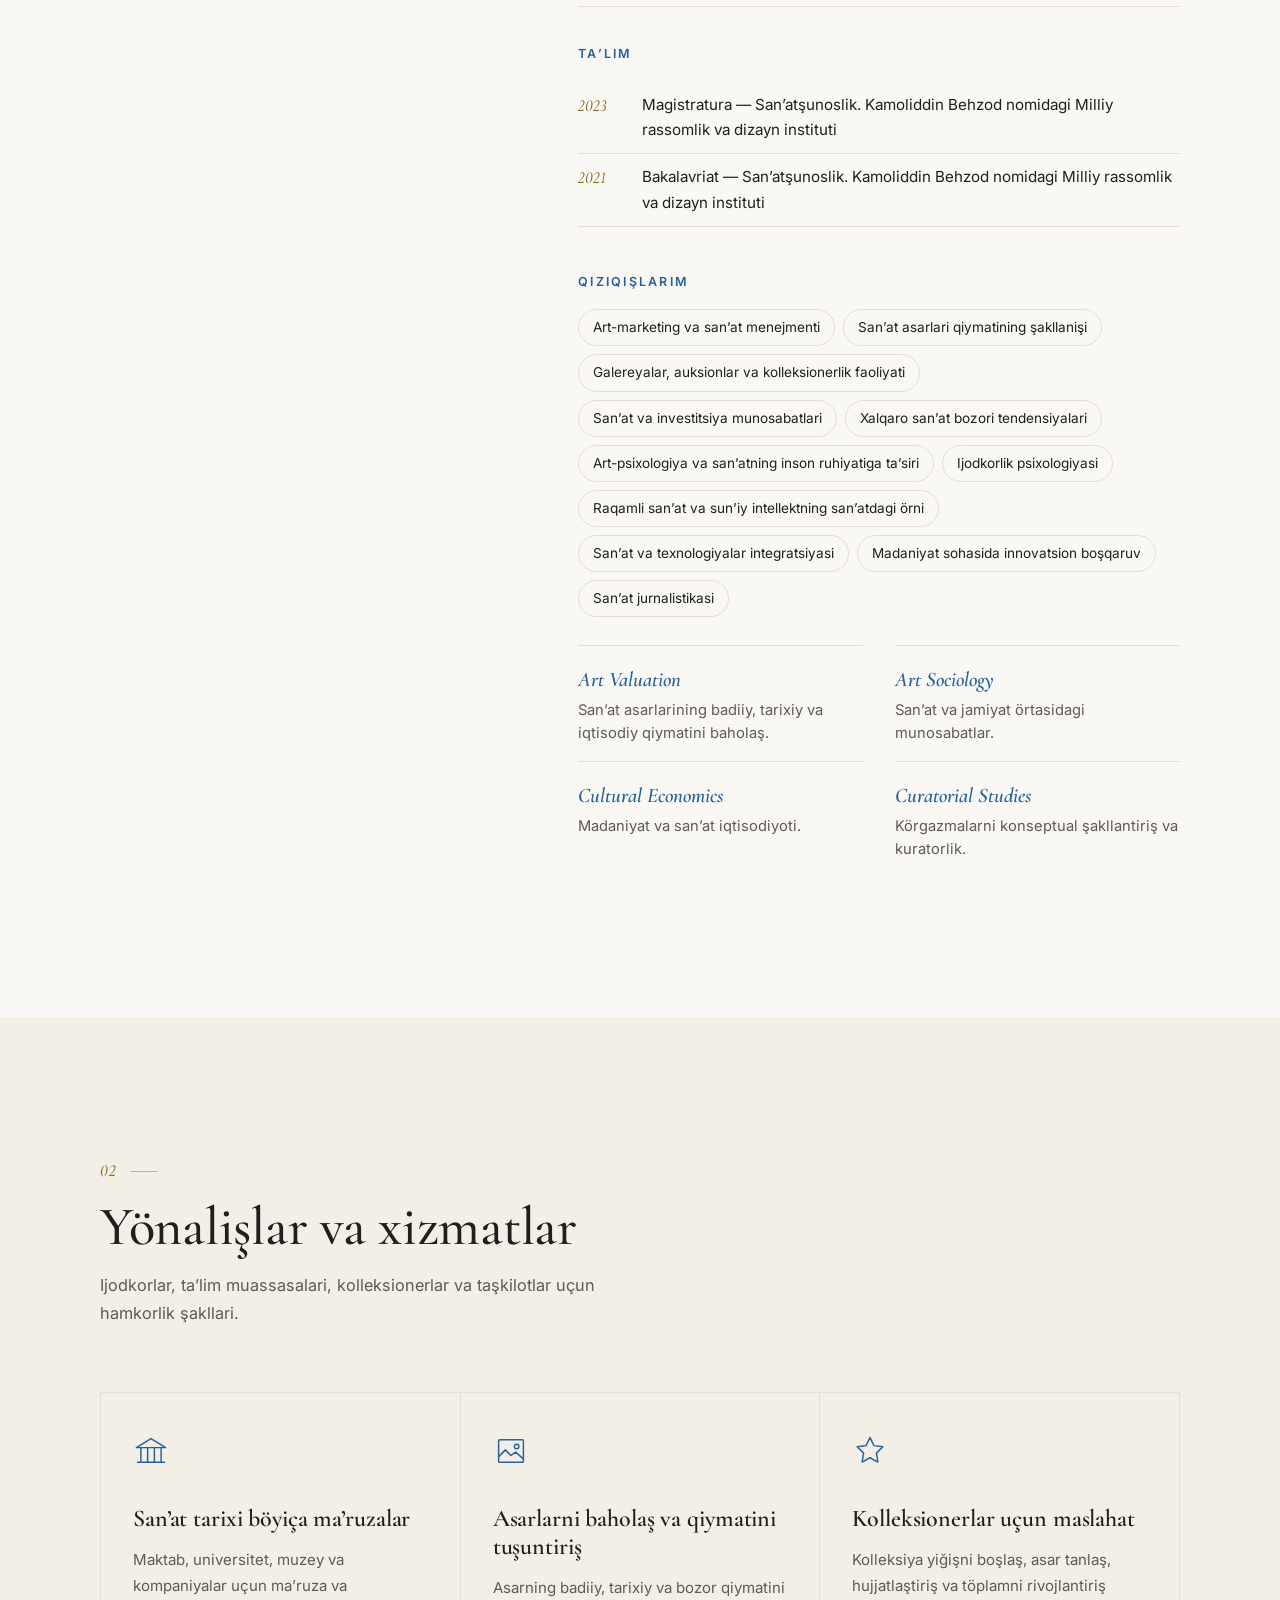
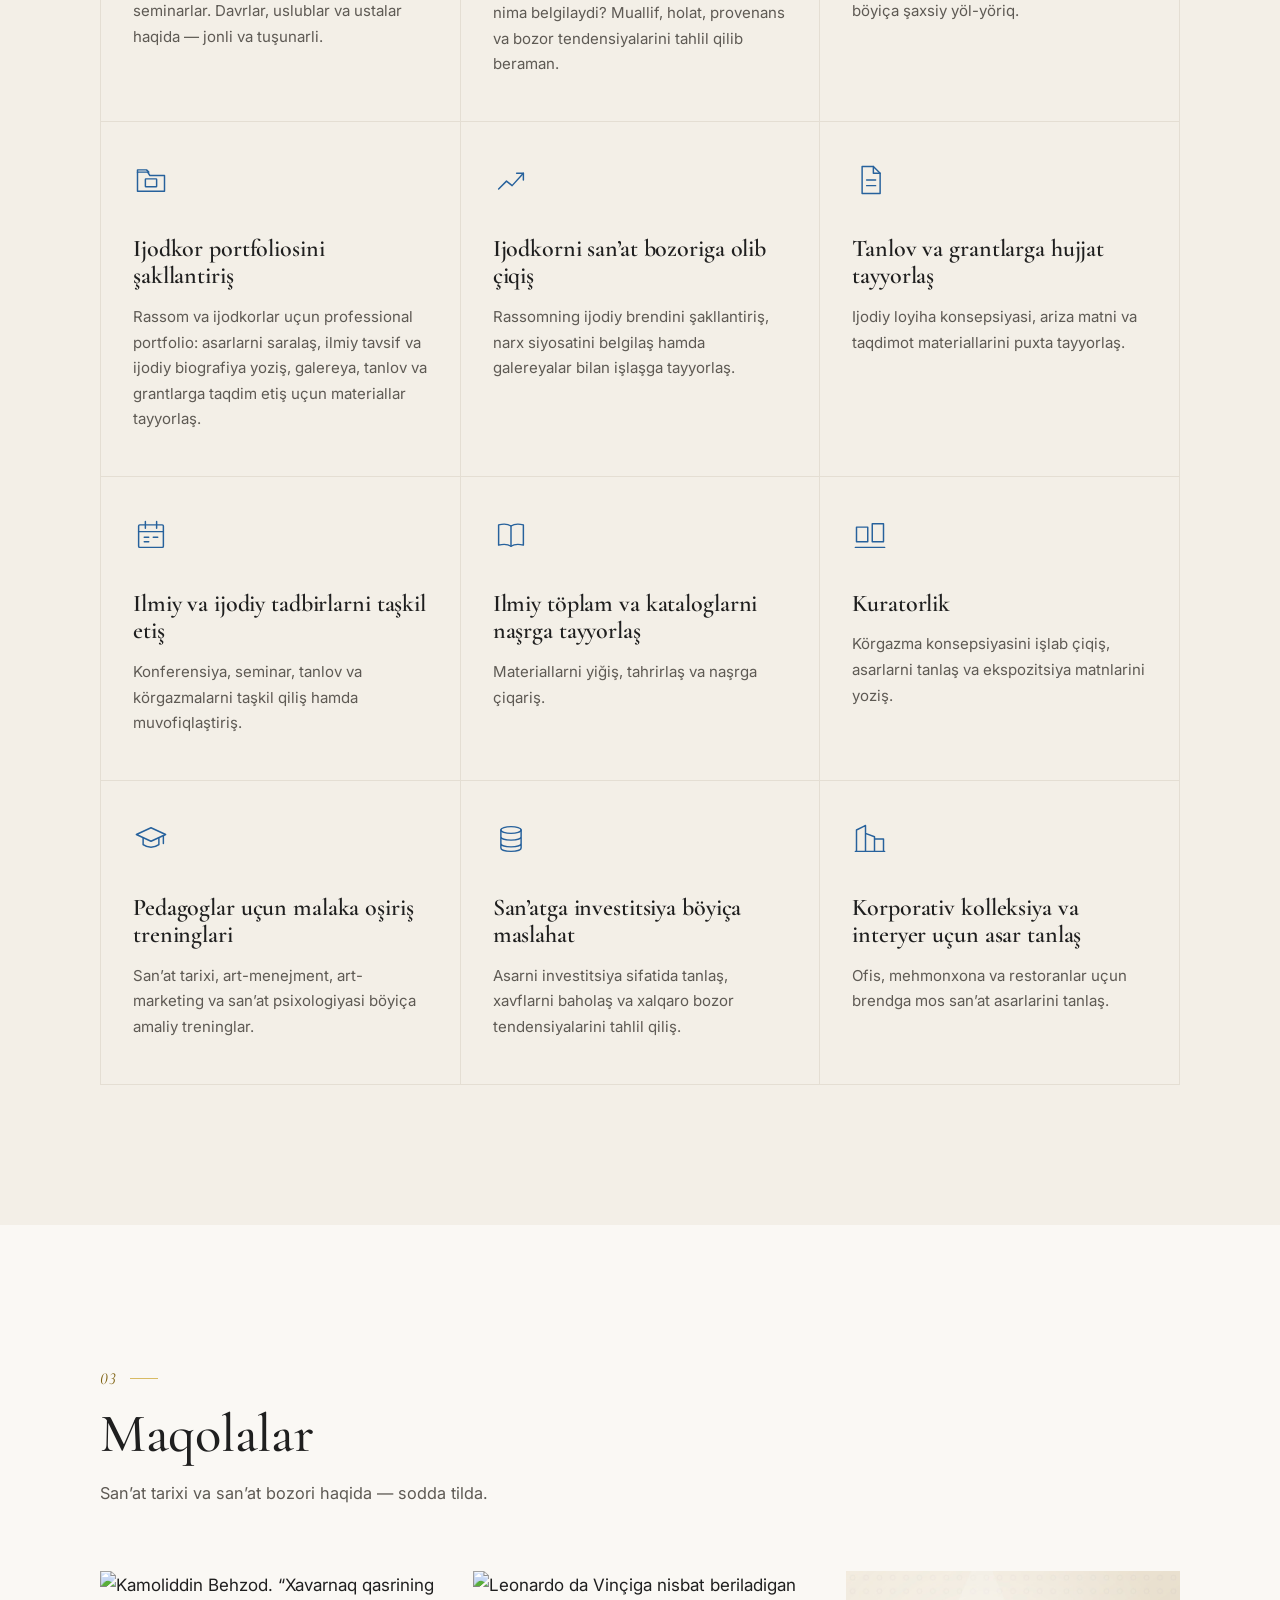
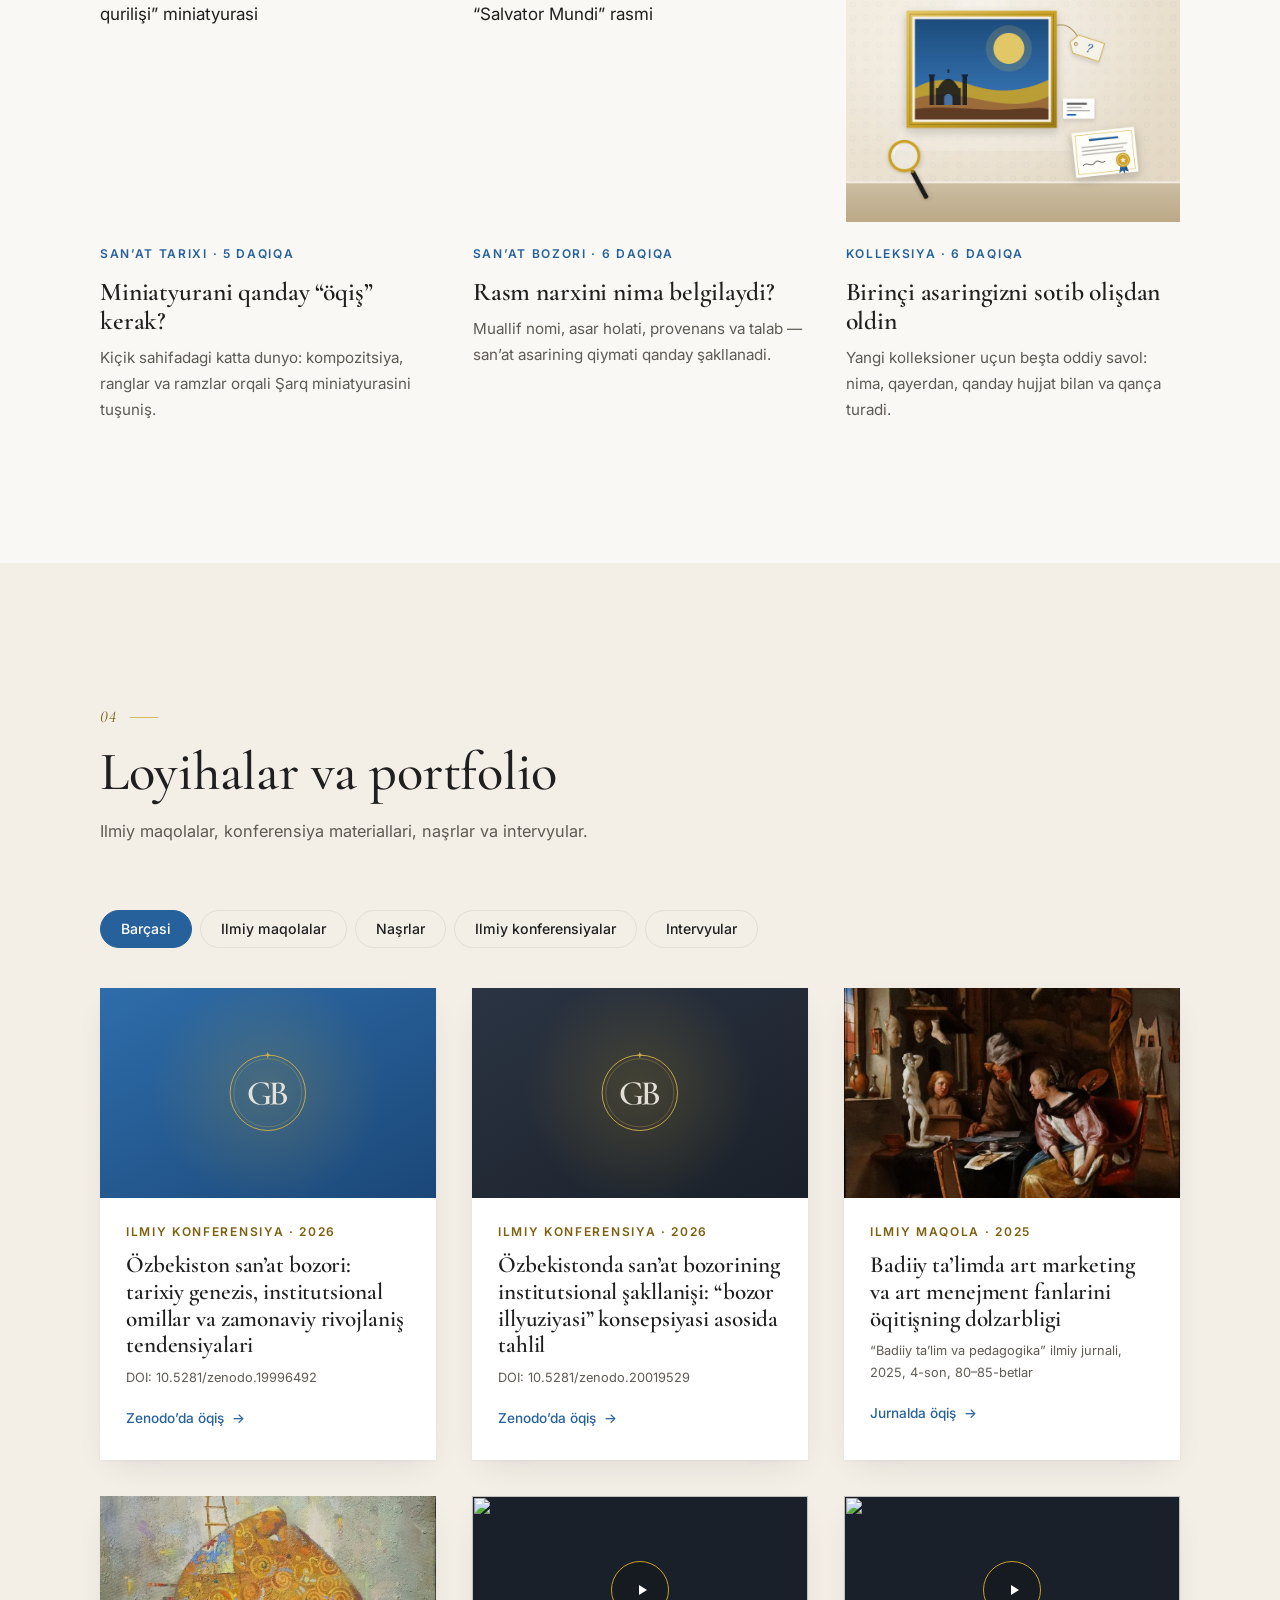
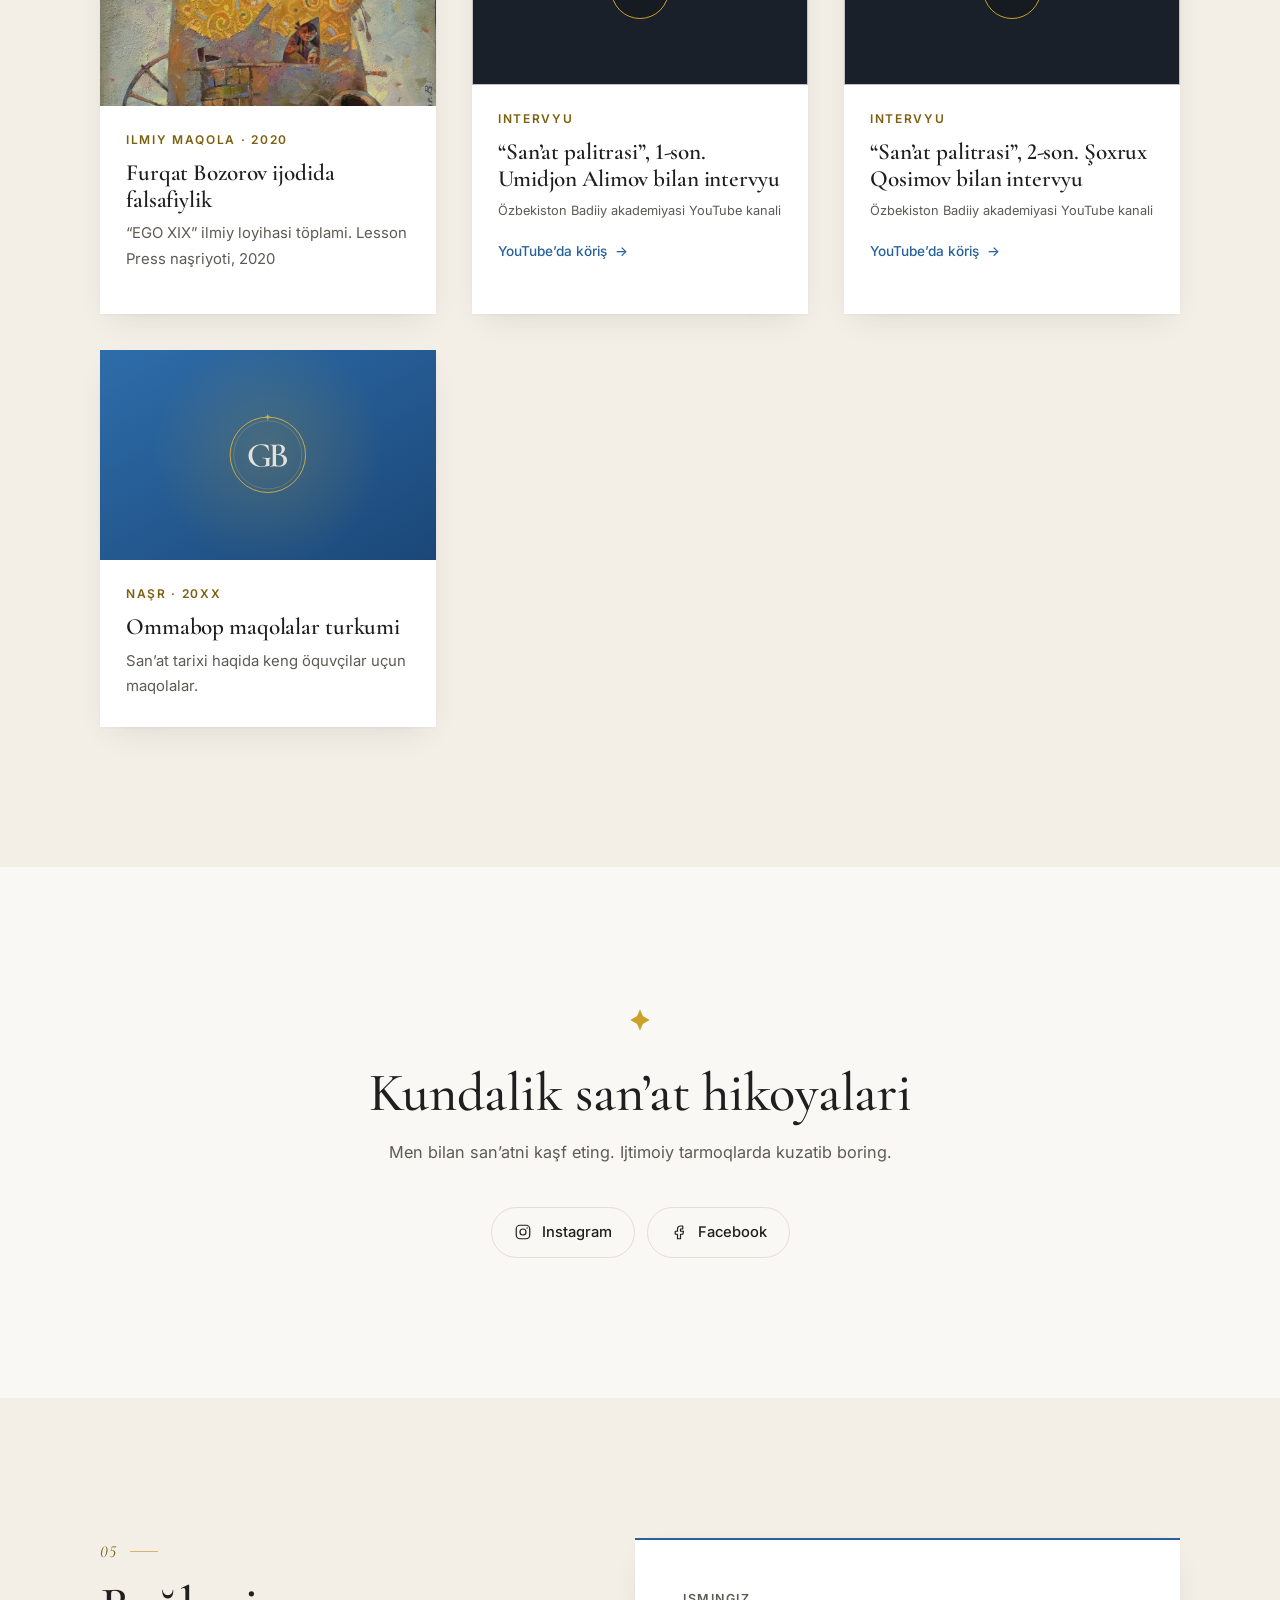
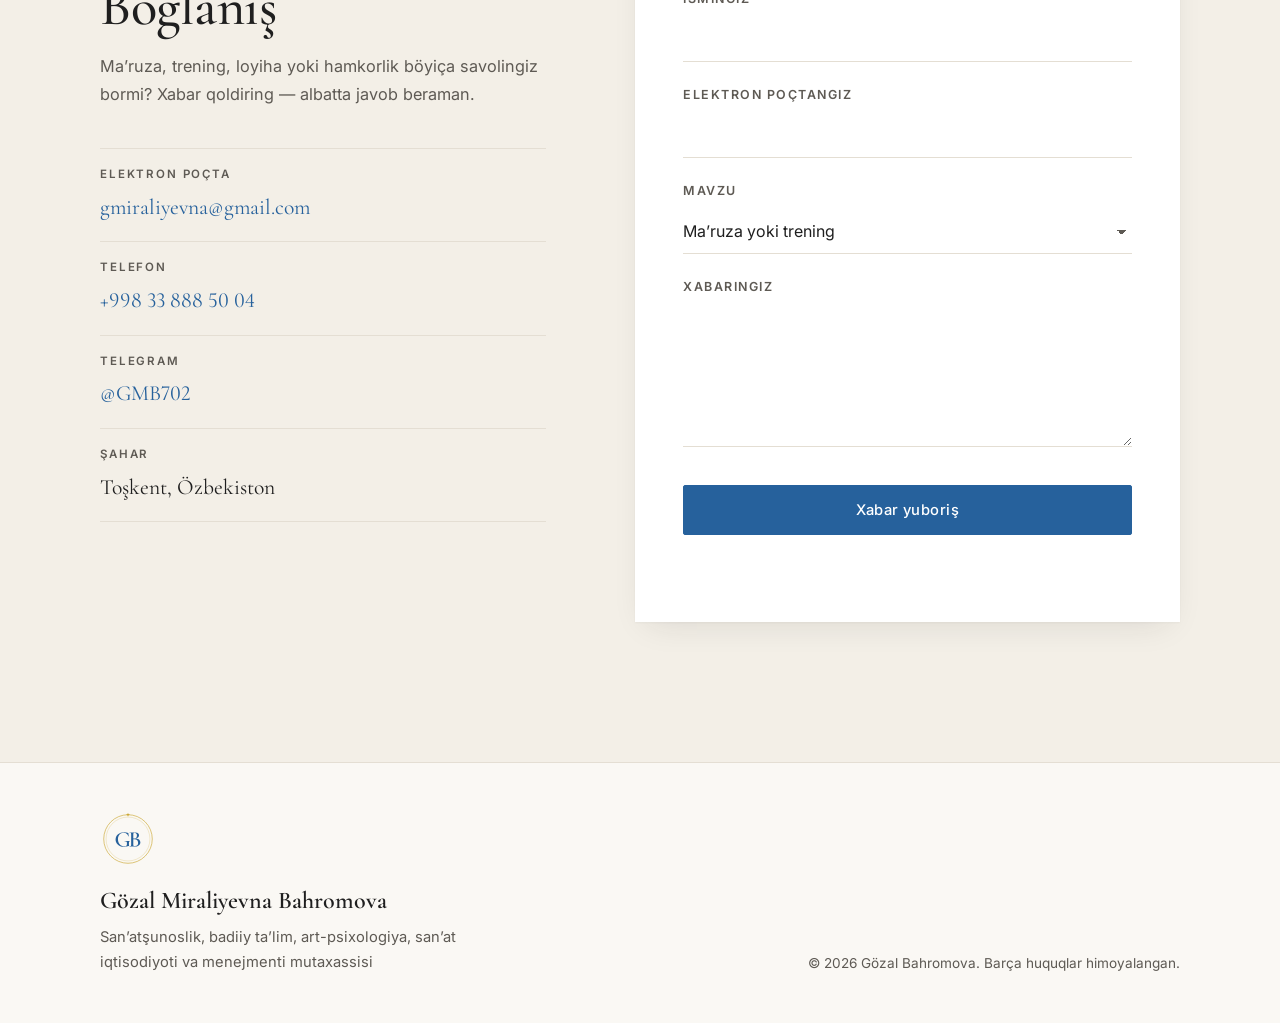
==== commit e05711eb: ""Furqat Bozorov ijodida falsafiylik" maqolasiga rassom asari muqovasi Co-Authored-By: Claude Opus 5." ====
--- a/index.html
+++ b/index.html
@@ -371,7 +371,7 @@
           </article>
 
           <article class="project reveal" data-type="paper">
-            <div class="cover cover-wide" aria-hidden="true"></div>
+            <figure class="art-cover"><img src="images/covers/furqat-bozorov.jpg" alt="Furqat Bozorov asari: naqşli tom, derazadan qarab turgan bolalar, narvon va qizil quyoş" loading="lazy" width="960" height="600"><figcaption data-i18n="cap.furqat">Furqat Bozorov asari</figcaption></figure>
             <div class="project-body">
               <p class="project-meta"><span data-i18n="tab.paperOne">Ilmiy maqola</span> · 2020</p>
               <h3>Furqat Bozorov ijodida falsafiylik</h3>
@@ -502,6 +502,6 @@
     </div>
   </footer>
 
-  <script src="script.js?v=24" defer></script>
+  <script src="script.js?v=25" defer></script>
 </body>
 </html>
